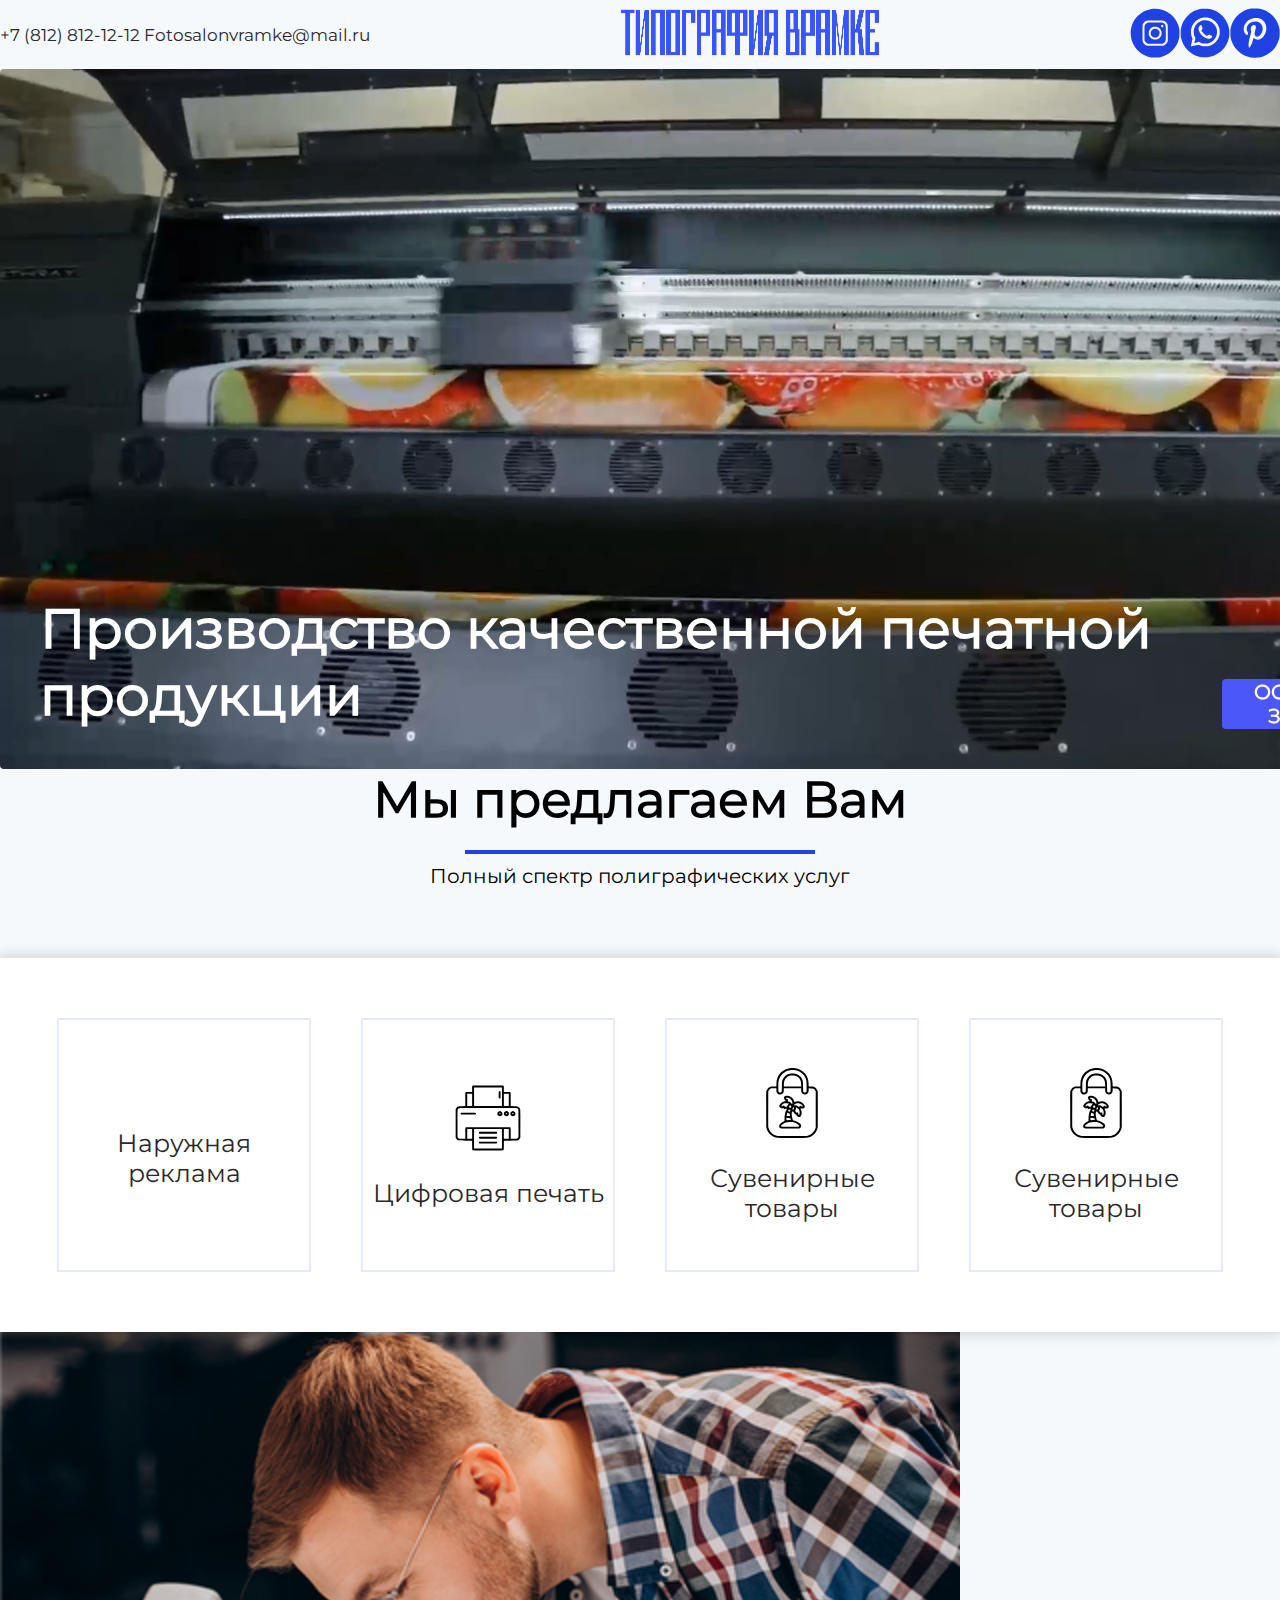
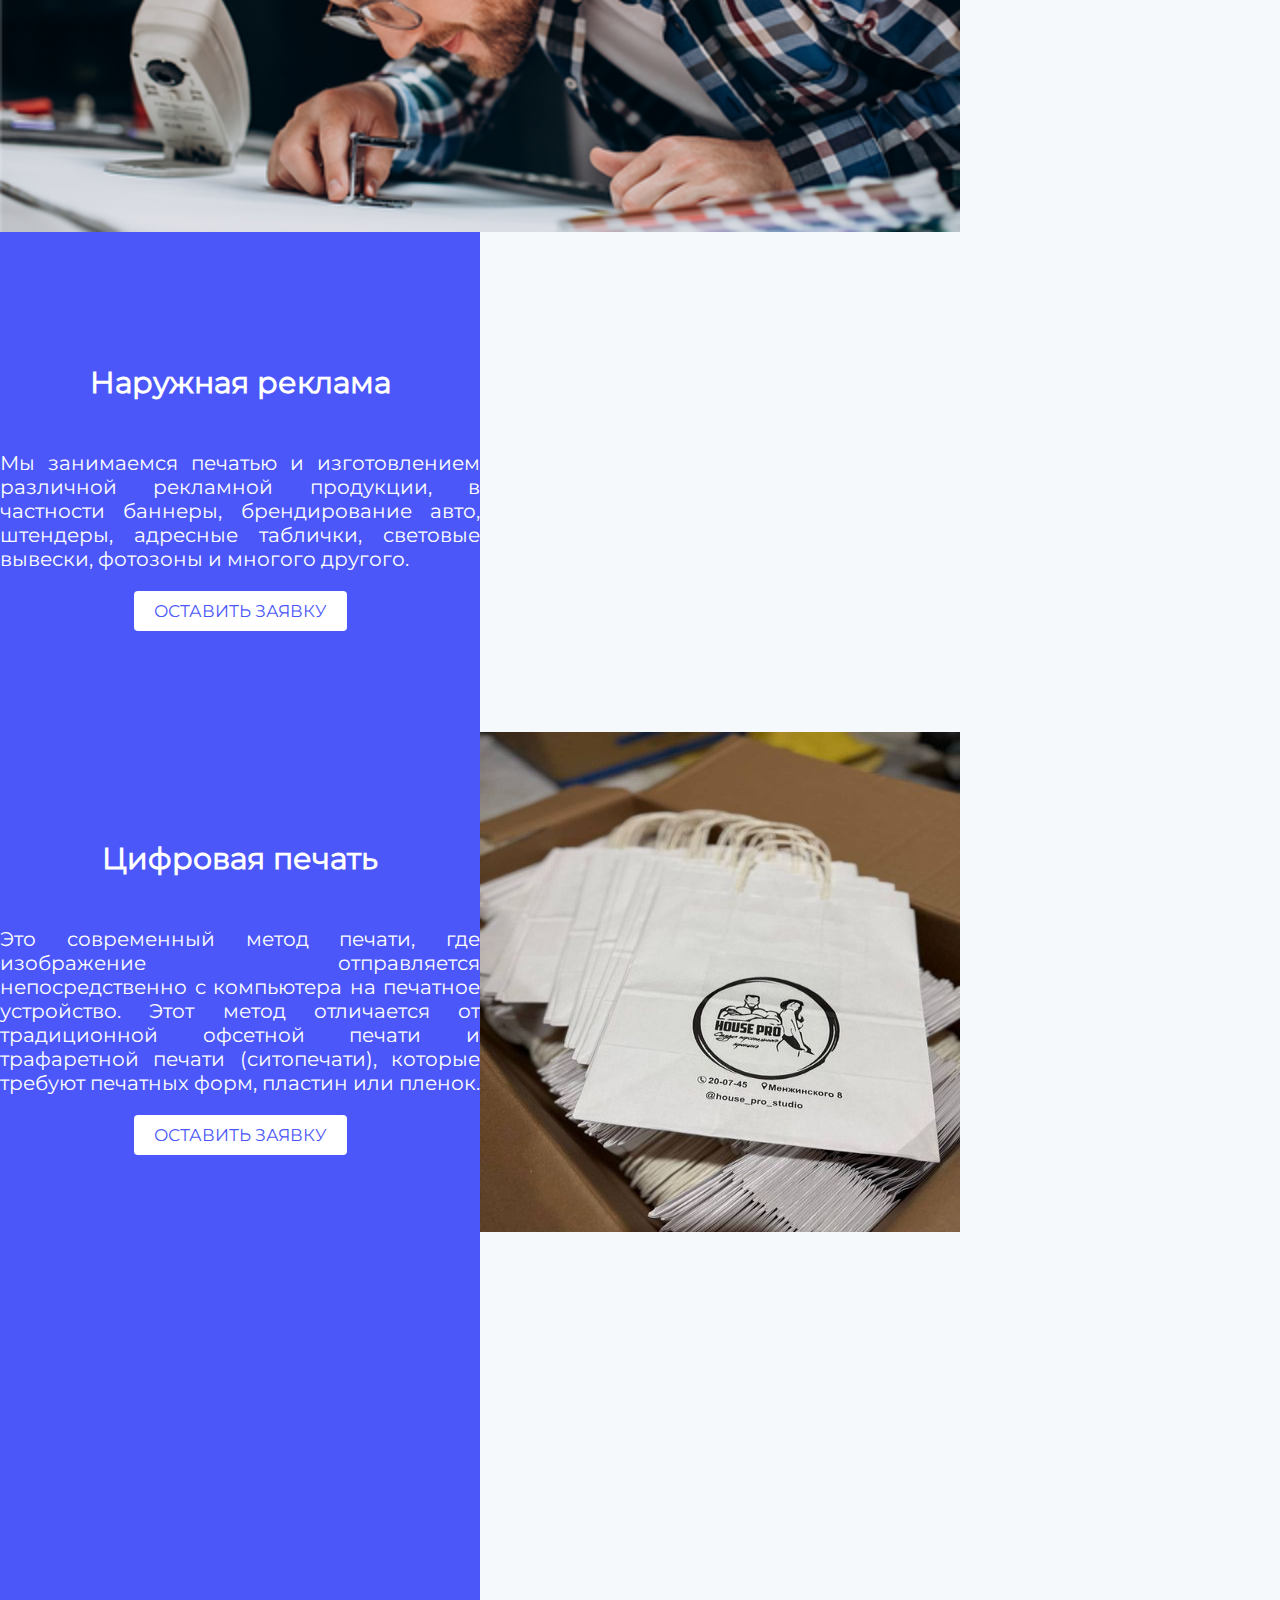
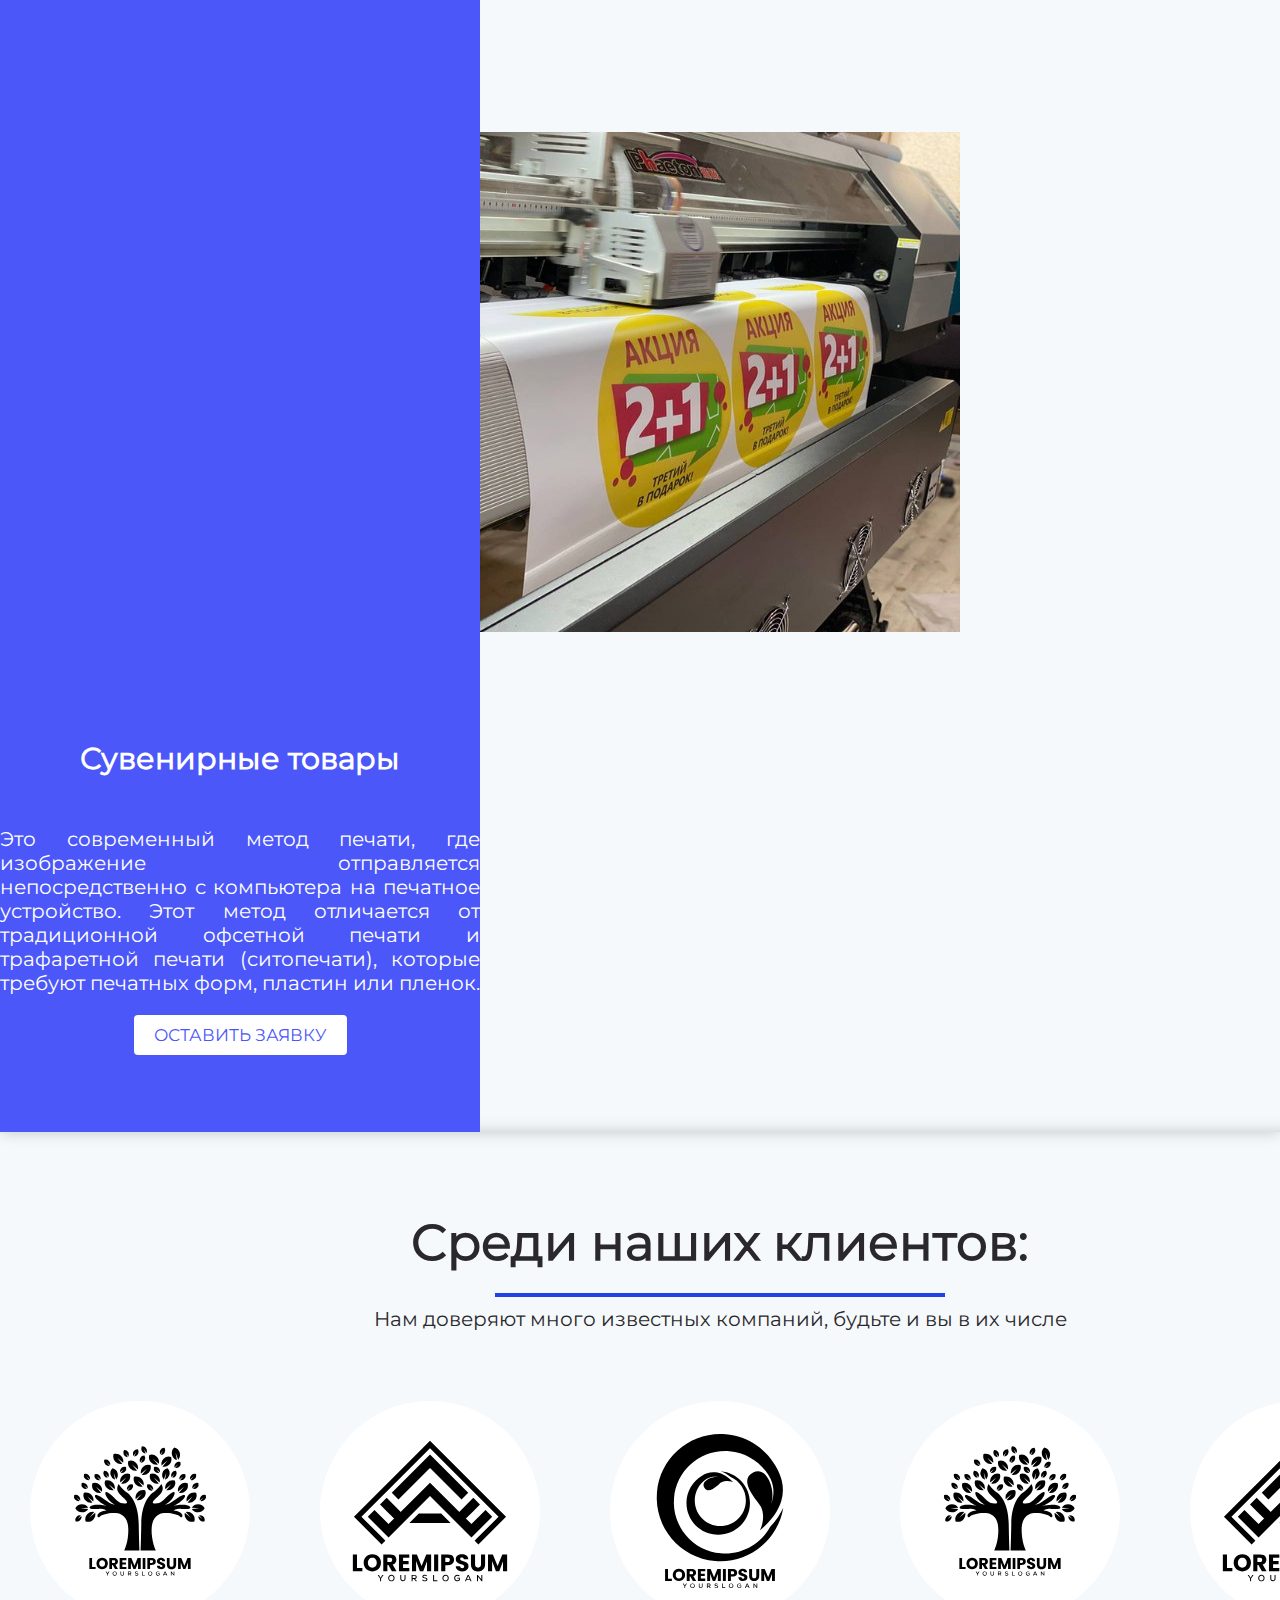
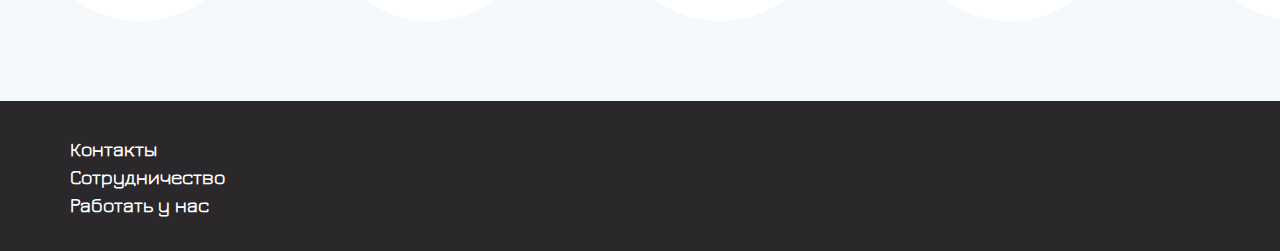
==== index.html @ 412d4329 "внесение изменений" ====
<!DOCTYPE html>
<html lang="ru">

<head>
	<meta charset="UTF-8">
	<title>Врамке</title>
	<meta name="viewport" content="width=device-width,initial-scale=1">
	<link rel="stylesheet" href="style.css">
	<script src="/contact-send.js"></script>
	<script src="/modal-window.js" defer></script>
	<script src="/slider.js" defer></script>
</head>

<body class="page__body">
	<header class="main-header">
		<nav class="main-header__navigation navigation">
			<address class="navigation__communication">
				<a class="navigation__communication-link text-header-link" href="tel:+74956660266">
					+7 (812) 812-12-12
				</a>
				<a class="navigation__communication-link text-header-link" href="Fotosalonvramke@mail.ru">
					Fotosalonvramke@mail.ru
				</a>
			</address>
			<div class="navigation__logo">
				<picture class="navigation__logo-picture-icon">
					<source media="(min-width: 1440px)" width="550" height="50" type="image/png" srcset="/image/logo123@1x.png">
					<source media="(min-width: 768px)" width="260" height="65" type="image/png" srcset="/image/logo123@1x.png">
					<img class="navigation__logo-img" src="/image/logo123@1x.png" width="140" height="40" alt="Логотип Врамке">
				</picture>
			</div>
			<ul class="naigation__social-network">
				<li class="naigation__social-network-item">
					<a class="naigation__social-network-link" href="">
						<img src="/image/instagram1.svg" width="50" height="50" alt="">
					</a>
				</li>
				<li class="naigation__social-network-item">
					<a class="naigation__social-network-link" href="">
						<img src="/image/whatsapp1.svg" width="50" height="50" alt="">
					</a>
				</li>
				<li class="naigation__social-network-item">
					<a class="naigation__social-network-link" href="">
						<img src="/image/pinterest1.svg" width="50" height="50" alt="">
					</a>
				</li>
			</ul>
		</nav>
	</header>
	<main class="main-container">
		<h1 class="visually-hidden">
			Рекламно-полиграфическая компания Врамке
		</h1>
		<section class="main-container__initial-banner initial-banner">
			<div class="initial-banner__container fullscreen-bg">
				<div class="initial-banner__slogan">
					<video loop="" muted="" autoplay="" poster="video/plane.jpg" class="fullscreen-bg__video">
						<source src="/plane.mp4" type="video/mp4">
					</video>
					<div class="initial-banner__block-text">
						<h3 class="initial-banner__subtitle heading1">
							Производство качественной печатной продукции
						</h3>
						<button class="initial-banner__button text-button button-js" type="button">
							Оставить заявку
						</button>
					</div>
				</div>
			</div>
		</section>

		<section class="main-container__we-offer we-offer">
			<div class="we-offer__container">
				<div class="we-offer__content-block">
					<div class="we-offer__text-block">
						<h2 class="we-offer__subtitle heading2 ">
							Мы предлагаем Вам
						</h2>
						<span class="we-offer__text second-text">
							Полный спектр полиграфических услуг
						</span>
					</div>
					<ul class="we-offer__list">
						<li class="we-offer__item">
							<a class="we-offer__link offer-text-link link-advertising" href="#advertising">
								Наружная реклама
							</a>
						</li>
						<li class="we-offer__item">
							<a class="we-offer__link offer-text-link link-digital " href="#digital">
								Цифровая печать
							</a>
						</li>
						<li class="we-offer__item">
							<a class="we-offer__link offer-text-link link-souvenir" href="#">
								Сувенирные товары
							</a>
						</li>
						<li class="we-offer__item">
							<a class="we-offer__link offer-text-link link-souvenir" href="#">
								Сувенирные товары
							</a>
						</li>
					</ul>
				</div>
			</div>
		</section>

		<section class="main-container__about-section about-section">
			<div class="about-section__block">
				<ul class="about-section__card" id="advertising">
					<li class="about-section__item section-image image-slider">
						<img class="about-section__img" src="/image/image-slider1@1x.png" width="960" height="500" alt="">
						<img class="about-section__img visually-hidden" src="/image/image-slider2@1x.png" width="960" height="500" alt="">
						<img class="about-section__img visually-hidden" src="/image/image-slider3@1x.png" width="960" height="500" alt="">
						<button class="about-section__button-image slider-button-left" type="button"></button>
						<button class="about-section__button-image slider-button-right" type="button"></button>
					</li>
					<li class="about-section__item section-text">
						<h3 class="about-section__subtitle heading3">
							Наружная реклама
						</h3>
						<p class="about-section__text second-text">
							Мы занимаемся печатью и изготовлением различной рекламной продукции, в частности баннеры, брендирование авто, штендеры, адресные таблички, световые вывески, фотозоны и многого другого.
						</p>

						<button class="about-section__button about-text-button button-js">
							Оставить заявку
						</button>
					</li>
				</ul>
				<ul class="about-section__card" id="digital">
					<li class="about-section__item section-text">
						<h3 class="about-section__subtitle heading3">
							Цифровая печать
						</h3>
						<p class="about-section__text second-text">
							Это современный метод печати, где изображение отправляется непосредственно с компьютера на печатное устройство. Этот метод отличается от традиционной офсетной печати и трафаретной печати (ситопечати), которые требуют печатных форм, пластин или пленок.
						</p>
						<button class="about-section__button about-text-button button-js">
							Оставить заявку
						</button>
					</li>
					<li class="about-section__item section-text">
						<img class="about-section__img" src="/image/about-image2@1x.jpg" width="480" height="500" alt="">
					</li>
					<li class="about-section__item section-text">
						<video loop="" muted="" autoplay="" poster="video/plane.jpg" class="fullscreen-bg__video">
							<source src="/image/about-video.MP4" type="video/mp4">
						</video>
					</li>
				</ul>
				<ul class="about-section__card" id="digital">
					<li class="about-section__item section-text">
						<video loop="" muted="" autoplay="" poster="video/plane.jpg" class="fullscreen-bg__video">
							<source src="/image/about-video1.MOV" type="video/mp4">
						</video>
					</li>
					<li class="about-section__item section-text">
						<img class="about-section__img" src="/image/about-image3@1x.jpg" width="480" height="500" alt="">
					</li>
					<li class="about-section__item section-text">
						<h3 class="about-section__subtitle heading3">
							Сувенирные товары
						</h3>
						<p class="about-section__text second-text">
							Это современный метод печати, где изображение отправляется непосредственно с компьютера на печатное устройство. Этот метод отличается от традиционной офсетной печати и трафаретной печати (ситопечати), которые требуют печатных форм, пластин или пленок.
						</p>
						<button class="about-section__button about-text-button button-js">
							Оставить заявку
						</button>
					</li>
				</ul>
			</div>
		</section>

		<section class="main-container__clients clients">
			<div class="clients__container">
				<div class="clients__text-block">
					<h2 class="clients__subtitle heading2">
						Среди наших клиентов:
					</h2>
					<span class="clients__text second-text">
						Нам доверяют много известных компаний, будьте и вы в их числе
					</span>
				</div>
				<div class="clients__image-block">
					<div class="clients__image-track">
						<img class="clients__img" width="220" height="220" src="/image/c1.svg" alt="">
						<img class="clients__img" width="220" height="220" src="/image/c2.svg" alt="">
						<img class="clients__img" width="220" height="220" src="/image/c3.svg" alt="">
						<img class="clients__img" width="220" height="220" src="/image/c1.svg" alt="">
						<img class="clients__img" width="220" height="220" src="/image/c2.svg" alt="">

						<img class="clients__img" width="220" height="220" src="/image/c1.svg" alt="">
						<img class="clients__img" width="220" height="220" src="/image/c2.svg" alt="">
						<img class="clients__img" width="220" height="220" src="/image/c3.svg" alt="">
						<img class="clients__img" width="220" height="220" src="/image/c1.svg" alt="">
						<img class="clients__img" width="220" height="220" src="/image/c1.svg" alt="">
					</div>
				</div>
			</div>
		</section>
	</main>

	<footer class="main-footer footer">
		<ul class="footer__list">
			<li class="footer__item">
				Контакты
			</li>
			<li class="footer__item">
				Сотрудничество
			</li>
			<li class="footer__item">
				Работать у нас
			</li>
		</ul>
		<div class="navigation__logo">
			<picture class="navigation__logo-picture-icon">
				<source media="(min-width: 1440px)" width="450" height="100" type="image/png" srcset="image/logo12.png">
				<source media="(min-width: 768px)" width="260" height="65" type="image/png" srcset="image/logo.png">
				<img class="navigation__logo-img" src="image/logo12.png" width="140" height="40" alt="Логотип Врамке">
			</picture>
		</div>
	</footer>

	<!--Модальное окно-->
	<section class="modal-window modal-window--close" id="contact">
		<div class="modal-container">
			<h3 class="contact__subtitle">
				Оставьте Ваш номер телефона и менеджер свяжется с вами
			</h3>
			<div>
				<form class="contact__form-block" enctype="multipart/form-data" method="post" id="form" onsubmit="submitForm(event)" action="/send.php">
					<input class="contact__input" name="name" type="text" placeholder="Введите имя">
					<input class="contact__input" name="tel" type="text" placeholder="Введите номер телефона">
					<input class="contact__button" value="Отправить" type="submit">
				</form>
			</div>
			<button class="modal-window__button button-close">
				<span class="visually-hidden">Закрыть</span>
			</button>
		</div>
	</section>

</body>

</html>
---- style.css ----
@font-face {
	font-family: "Jura";
	font-style: normal;
	font-weight: 400;
	src: url("/fonts/Jura-VariableFont_wght.woff") format("woff");
	font-display: swap;
}

@font-face {
	font-family: "Montserrat";
	font-weight: 400;
	font-style: normal;
	font-display: swap;
	src:
	  url("/fonts/Montserrat-Regular.woff2") format("woff2"),
	  url("/fonts/Montserrat-Regular.woff") format("woff");
}

@font-face {
	font-family: "Montserrat-ExtraBold";
	font-weight: 700;
	font-style: normal;
	font-display: swap;
	src:
	  url("/fonts/Montserrat-ExtraBold.woff2") format("woff2"),
	  url("/fonts/Montserrat-ExtraBold.woff") format("woff");
}

:root {
	--basic-color:#2A282B;
	--second-color:#4B57F9;
	--border-color:#d8dde0;
	--background-color:#F5F9FC;
	--primary-color:#2042E2;

	--text-basic-color: #FFFFFF;
}

.text-header-link {
	font-family: "Montserrat", sans-serif;
	font-size: 17px;
	font-weight: 500;
}

.offer-text-link {
	font-family: "Montserrat", sans-serif;
	font-size: 25px;
	font-weight: 500;
}

.text-button {
	font-family: "Montserrat", sans-serif;
	font-weight: 600;
	font-size: 20px;
}

.about-text-button {
	font-family: "Montserrat", sans-serif;
	font-weight: 500;
	font-size: 17px;
}

.second-text {
	font-family: "Montserrat", sans-serif;
	font-weight: 500;
	font-size: 20px;
}


.heading1 {
	font-family: "Montserrat", sans-serif;
	font-size: 55px;
	font-weight: 700;
}

.heading2 {
	font-family: "Montserrat", sans-serif;
	font-size: 50px;
	font-weight: 700;
}

.heading3 {
	font-family: "Montserrat", sans-serif;
	font-size: 30px;
	font-weight: 600;
}

.visually-hidden {
	position: absolute;
	width: 1px;
	height: 1px;
	margin: -1px;
	padding: 0;
	overflow: hidden;
	clip: rect(0, 0, 0, 0);
	border: 0;
}

.page__body {
	margin: 0;
	padding: 0;
	background-color: var(--background-color);
}

/*-----------navigation------------*/

.navigation {
	display: flex;
	align-items: center;
	justify-content: space-between;

	@media (min-width: 1440px) {
		width: 1380px;
		margin: 0 auto;
		padding: 30px 30px;
		box-shadow: 0 0 15px 0 rgba(0, 0, 0, 0.2);
	}
}

.navigation__communication {

	@media (min-width: 1440px) {
		display: flex;
		flex-direction: column;
	}
}

.navigation__communication-link {
	color: var(--basic-color);
	text-decoration: none;
	font-style: normal;
}

.naigation__social-network {
	list-style: none;
	padding: 0;
	margin: 0;
	display: flex;

	@media (min-width: 1440px) {
		gap: 20px;
	}
}

/*-----------initial-banner------------*/

.initial-banner__container {
	border-radius: 30px;
}

.fullscreen-bg {
    position: relative;
    height: 100%;
    width: 100%;
	z-index: 1;
	margin: 0 auto;
}

.initial-banner__slogan {
	width: 1440px;
	margin: 0 auto;
	padding: 0;
	position: relative;
	display: flex;
}

.fullscreen-bg__video {
	width: 100%;
    height: 700px;
    object-fit: cover;
    z-index: -1;
    overflow: hidden;
	border-radius: 4px;
}

.initial-banner__block-text {
    position: absolute;
    display: flex;
    align-items: end;
    justify-content: space-between;
    width: 1360px;
    bottom: 40px;
    left: 50%;
    transform: translateX(-50%);
}

.initial-banner__subtitle {
	color: var(--text-basic-color);
	margin: 0;

	@media (min-width: 1440px) {
		width: 850px;
	}
}

.initial-banner__button {
	text-decoration: none;
	color: var(--text-basic-color);
	text-transform: uppercase;
	background-color: var(--second-color);
	border-radius: 4px;
	z-index: 3;
	border: none;

	@media (min-width: 1440px) {
		padding: 20px 35px;
	}
}

/*-----------we-offer------------*/

.we-offer__container {
	@media (min-width: 1440px) {
		display: flex;
		justify-content: center;
		width: 1380px;
		margin: 0 auto;
		padding: 80px 30px;
		box-shadow:
			0 -10px 15px -5px rgba(0, 0, 0, 0.2), /* Тень сверху */
			10px 0 15px -5px rgba(0, 0, 0, 0.2),  /* Тень справа */
			-10px 0 15px -5px rgba(0, 0, 0, 0.2);
	}
}

.we-offer__text-block {
	margin: 0;
}

.we-offer__subtitle {
	margin: 0;
	display: flex;
	flex-direction: column;
	align-items: center;

	&::after {
        content: '';
        display: inline-block;
		width: 350px;
		height: 4px;
		background-color: var(--primary-color);
		margin: 20px 0 10px 0;
    }
}

.we-offer__content-block {
	display: flex;
	flex-direction: column;
	justify-content: center;
	align-items: center;
	text-align: center;
	gap: 70px;
}

.we-offer__list {
	list-style: none;
	margin: 0;
	padding: 60px;
	display: flex;
	flex-direction: row;
	gap: 50px;
	background-color: var(--text-basic-color);
	box-shadow: 0 0 15px 0 rgba(0, 0, 0, 0.2);
}

.we-offer__link {
	text-decoration: none;
	color: var(--basic-color);
	display: flex;
	flex-direction: column;
	align-items: center;
	justify-content: center;
	text-align: center;
	width: 250px;
	height: 250px;
	border: 2px solid #E5EAFD;
	gap: 25px;
}

.link-advertising {
    &::before {
        content: '';
        display: inline-block;
		background-image: url('./image/icon-billboard.svg');
		background-size: cover;
        background-repeat: no-repeat;
        vertical-align: middle;

		@media (min-width: 1440px) {
			width: 70px;
        	height: 70px;
		}
    }
}

.link-digital {
    &::before {
        content: '';
        display: inline-block;
        width: 70px;
        height: 70px;
        background-image: url('./image/icon-printer.svg');
        background-size: cover;
        background-repeat: no-repeat;
        vertical-align: middle;
    }
}

.link-souvenir {
    &::before {
        content: '';
        display: inline-block;
        width: 70px;
        height: 70px;
        background-image: url('./image/icon-souvenir.svg');
        background-size: cover;
        background-repeat: no-repeat;
        vertical-align: middle;
    }
}

.we-offer__img {
	border-radius: 15px;
}

/*-----------about-section------------*/

.about-section__block {
	box-shadow: 0 0 15px 0 rgba(0, 0, 0, 0.2);

	@media (min-width: 1440px) {
		width: 1440px;
		margin: 0 auto;
		padding: 0;
	}
}

.about-section__card {
	padding: 0;
	margin: 0;
	list-style: none;
	display: flex;
	flex-wrap: wrap;
}

.about-section__item {
	height: 500px;
}

.section-image {
	position: relative;
	align-self: center;

	&:hover .slider-button-left,
	&:hover .slider-button-right {
		opacity: 1;
	}
}

.section-text {
	display: flex;
	flex-direction: column;
	align-items: center;
	justify-content: center;
	width: 480px;
	background-color: var(--second-color);
	z-index: 2;
}

.about-section__subtitle {
	color: var(--text-basic-color);
	text-align: center;

	@media (min-width: 1440px) {
		margin: 0;
		padding: 20px 20px;
	}
}

.about-section__text {
	color: var(--text-basic-color);
	text-align: justify;

	@media (min-width: 1440px) {
		margin: 0;
		padding: 0 20px 20px;
	}
}

.about-section__img {
	display: flex;
	background-size: cover;
	transition: opacity 0.1s ease-in-out;
}

.about-section__img.visually-hidden {
	opacity: 0;
	pointer-events: none;
}

.about-section__img:not(.visually-hidden) {
	opacity: 1;
}

.about-section__button {
	text-transform: uppercase;
	border: none;
	color: var(--second-color);
	background-color: var(--text-basic-color);
	border-radius: 4px;
	padding: 10px 20px;
}

.services__container-image {
	position: relative;
	align-self: center;
}

.services__container-image:hover .slider-button-left {
	opacity: 1;
}

.services__container-image:hover .slider-button-right {
	opacity: 1;
}

.about-section__button-image {
	position: absolute;
	padding: 40px;
	border-radius: 50%;
	border: none;
	background-color: rgba(247, 246, 246, 0.5);
}

.slider-button-left {
    left: 0;
    margin-left: 20px;
    top: 50%;
    transform: translateY(-50%);
    background-image: url('./image/arrow-left.svg');
    background-repeat: no-repeat;
    background-position: center;
    opacity: 0;
    position: absolute;
}

.slider-button-right {
    right: 0;
	margin-right: 20px;
	top: 50%;
    transform: translateY(-50%);
    background-image: url('./image/arrow-right.svg');
    background-repeat: no-repeat;
    background-position: center;
	opacity: 0;
	position: absolute;
}

/*-----------clients------------*/

.clients__container {
    width: 1380px;
    padding: 80px 30px;
    margin: 0 auto;
    display: flex;
    flex-direction: column;
    align-items: center;
    gap: 70px;
    box-shadow: 0 0 15px 0 rgba(0, 0, 0, 0.2);
    overflow: hidden; /* Скрываем всё, что выходит за пределы контейнера */
}

.clients__subtitle {
	margin: 0;
	color: var(--basic-color);
	align-items: center;
	display: flex;
	flex-direction: column;

	&::after {
        content: '';
        display: inline-block;
		width: 450px;
		height: 4px;
		background-color: var(--primary-color);
		margin: 20px 0 10px 0;
    }
}

.clients__text {
	color: var(--basic-color);
	margin: 0;
}

.clients__image-block {
    overflow: hidden;
    width: 100%;
}

.clients__image-track {
    display: flex;
    min-width: calc(220px * 10 + 70px * 9);
    animation: scroll 20s linear infinite;
    will-change: transform;
}

@keyframes scroll {
    0% {
        transform: translateX(0);
    }
    100% {
        transform: translateX(-50%);
    }
}

.clients__img {
    border-radius: 50%;
    flex-shrink: 0;
    width: 220px;
    height: 220px;
    margin-right: 70px;
}

/*----- footer -----*/

.main-footer {
	width: 1380px;
	margin: 0 auto;
	padding: 0 30px;
	height: 150px;
	background-color:var(--basic-color);
}

.footer {
	display: flex;
	align-items: center;
	justify-content: space-between;
}

.footer__list {
	color: white;
	font-family: "Jura", serif;
	font-weight: 700;
	font-size: 20px;
	list-style: none;
	display: flex;
	flex-direction: column;
	gap: 5px;
}

/*---- modal-window ----*/

.modal-window {
	position: fixed;
	top: 0;
  	right: 0;
    width: 100%;
    height: 100%;
    background-color: rgba(242, 242, 242, 0.8);
	z-index: 60;
}

.modal-window--close {
	display: none;
}

.modal-container {
	width: 717px;
    height: 576px;
    border-radius: 35px;
    margin: 0 auto;
    margin-top: 185px;
    background-color: rgba(255, 255, 255, 1);
    box-shadow: 0 25px 50px 0 rgba(0, 0, 0, 0.15);
	position: relative;
}

/*----- contact -----*/

.main-container__contact {
	height: 400px;
	background-color: beige;
	border-radius: 25px;
}

.contact__subtitle {
	text-align: center;
	font-family: "Jura", serif;
	font-size: 30px;
	width: 700px;
	margin: 0 auto;
	padding-top: 100px;
	padding-bottom: 70px;
}

.contact__form-block {
	display: flex;
	flex-direction: column;
	align-items: center;
}

.contact__input {
	width: 250px;
	height: 30px;
	border: none;
	border-radius: 30px;
	margin-bottom: 40px;
	font-family: "Jura", serif;
	font-size: 18px;
	text-align: center;
	border: 1px solid #022AF5;
}

.contact__button {
	font-family: "Jura", serif;
	border: none;
	width: 150px;
	padding: 10px 0 10px 0;
	border-radius: 25px;
	font-size: 20px;
	background-color: #022AF5;
	color: white
}

.button-close {
	top: 0;
	right: 0;
	width: 60px;
	height: 60px;
	border-radius: 50%;
	border: none;
	background-color: #022AF5;
	position: absolute;
	cursor: pointer;
}

.button-close::after,
.button-close::before {
	content: '';
	display: inline-block;
	background-color: white;
	width: 30px;
	height: 3px;
	position: absolute;
	top: 50%;
	left: 50%;
	transform: translate(-50%, -50%);
}

.button-close::after {
	transform: translate(-50%, -50%) rotate(45deg);
}

.button-close::before {
	transform: translate(-50%, -50%) rotate(-45deg);
}
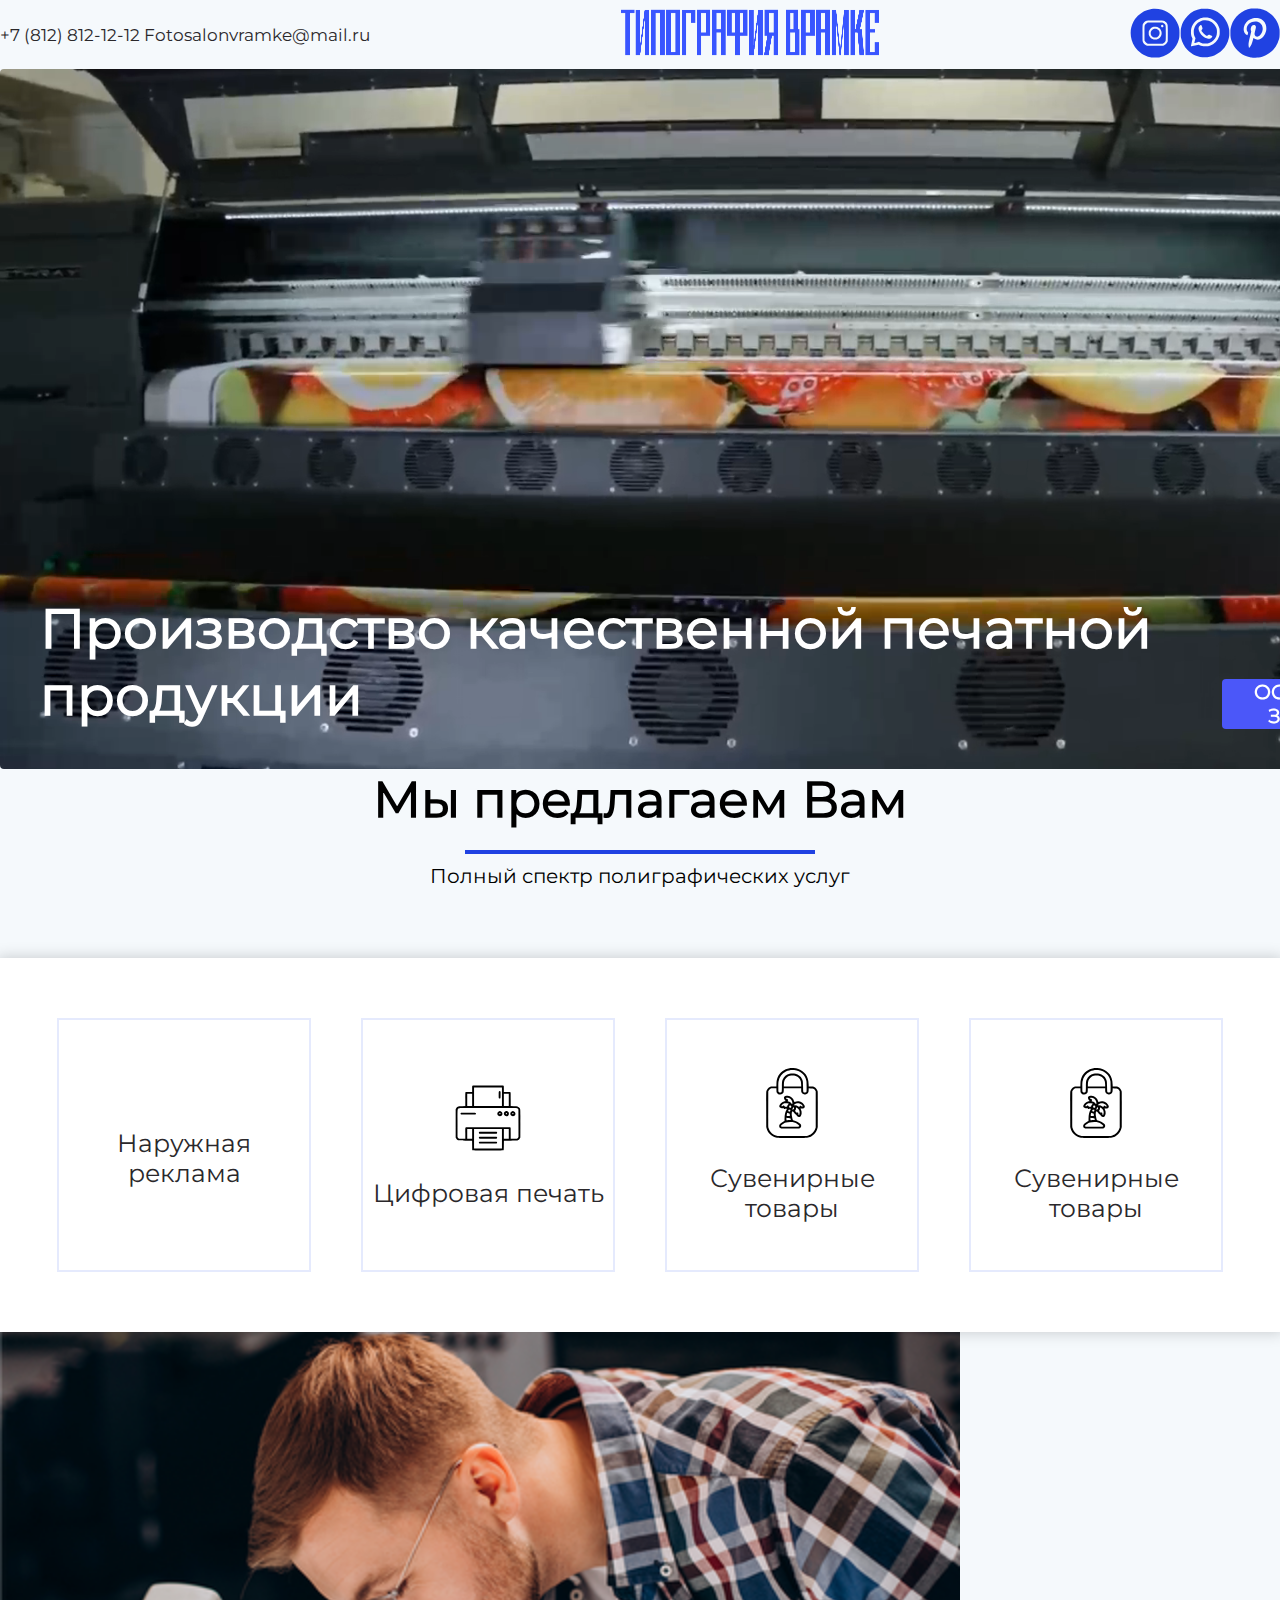
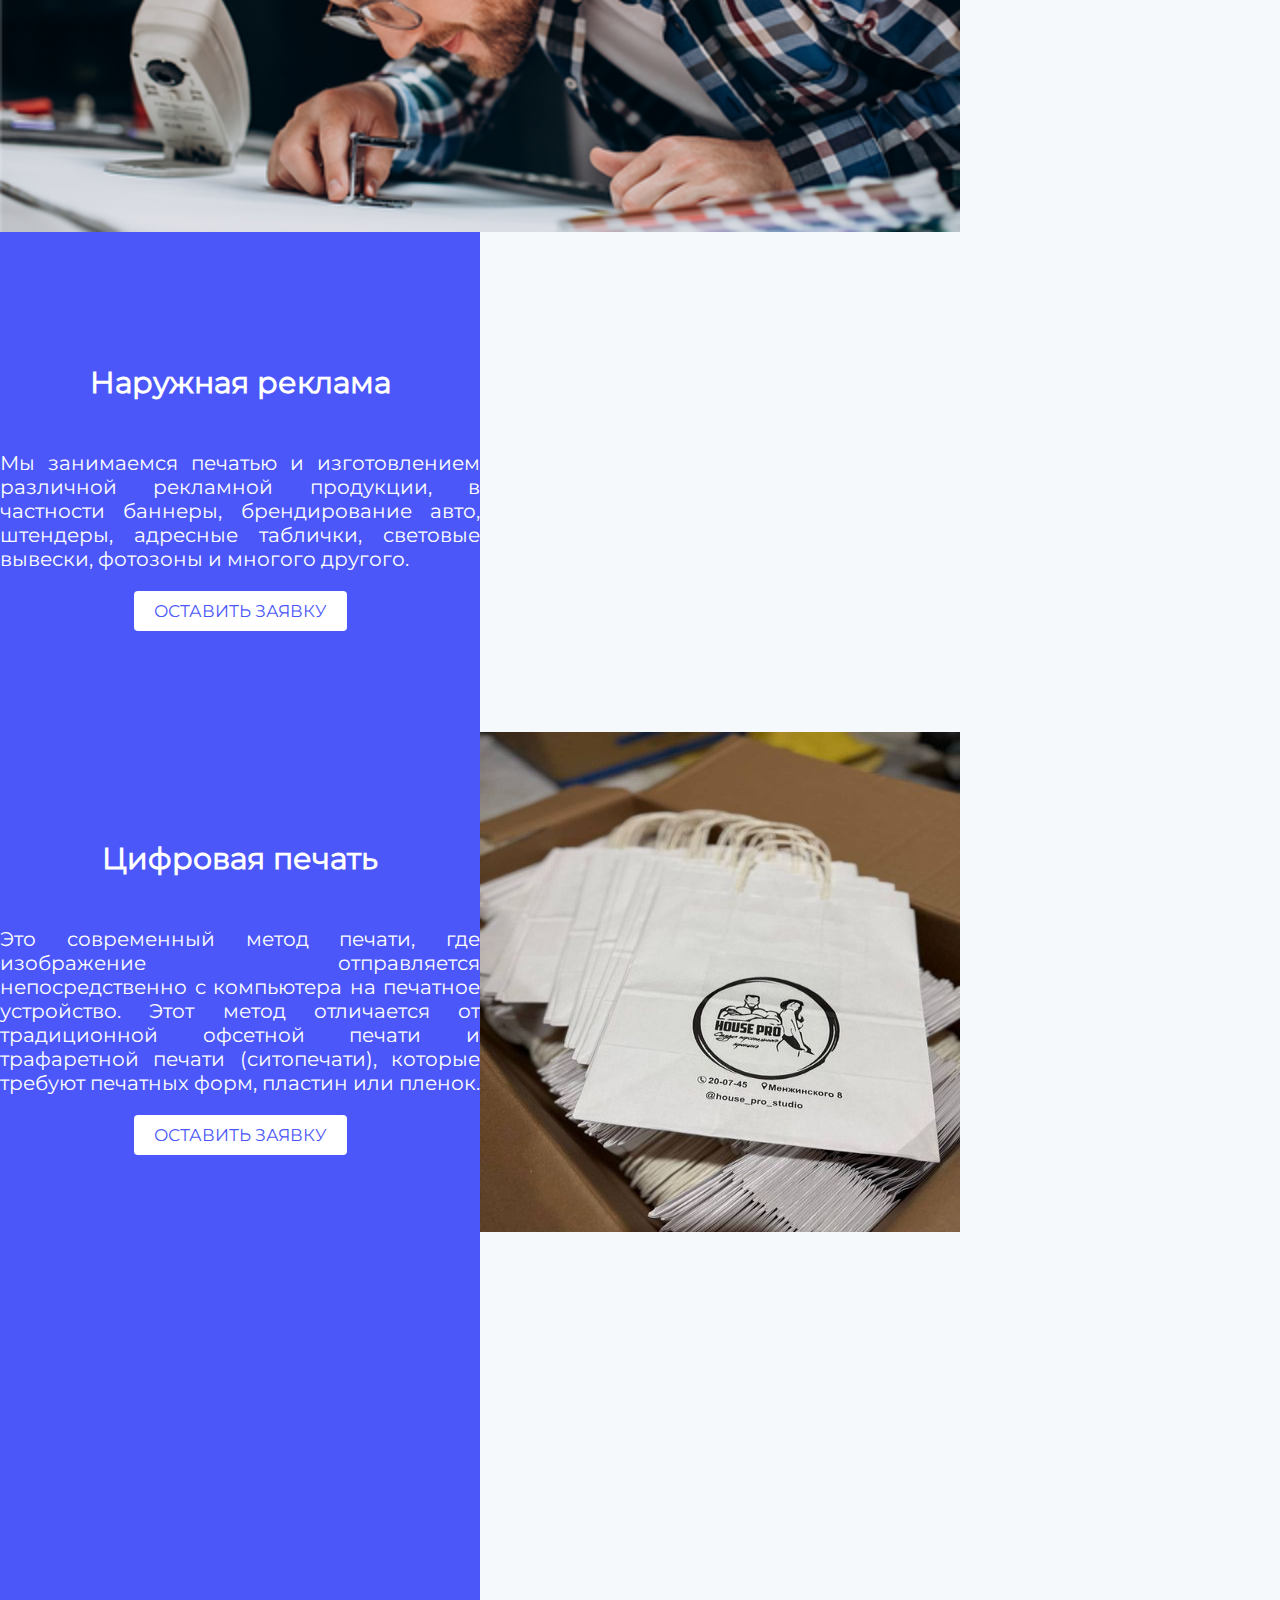
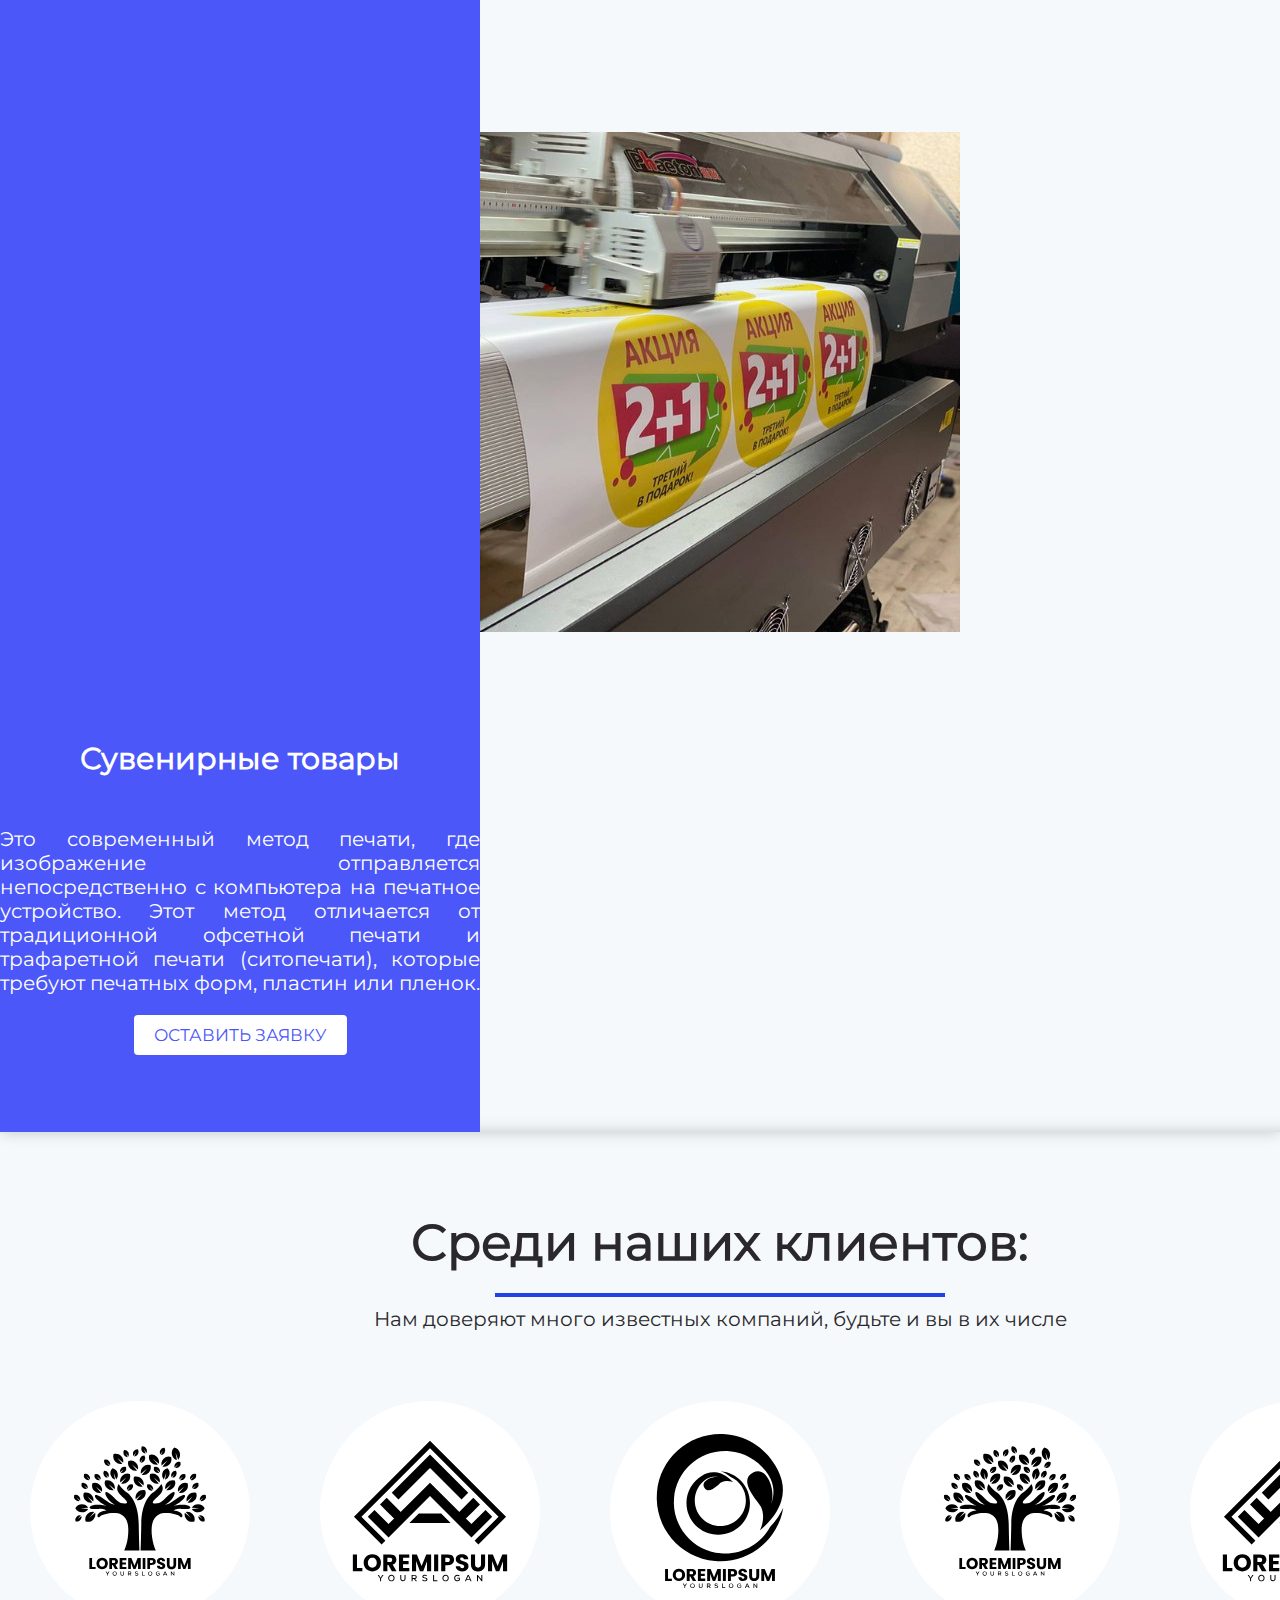
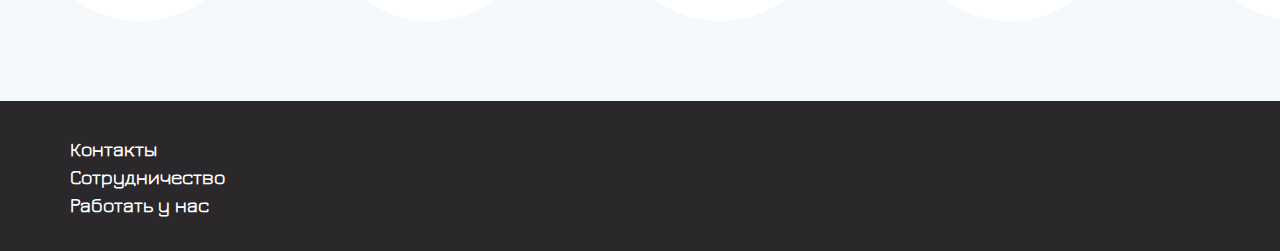
==== commit d96746f6: "добавление интерактивности в модальном окне" ====
--- a/index.html
+++ b/index.html
@@ -234,7 +234,7 @@
 			<div>
 				<form class="contact__form-block" enctype="multipart/form-data" method="post" id="form" onsubmit="submitForm(event)" action="/send.php">
 					<input class="contact__input" name="name" type="text" placeholder="Введите имя">
-					<input class="contact__input" name="tel" type="text" placeholder="Введите номер телефона">
+					<input class="contact__input" name="tel" type="text" placeholder="Введите номер телефона" required>
 					<input class="contact__button" value="Отправить" type="submit">
 				</form>
 			</div>
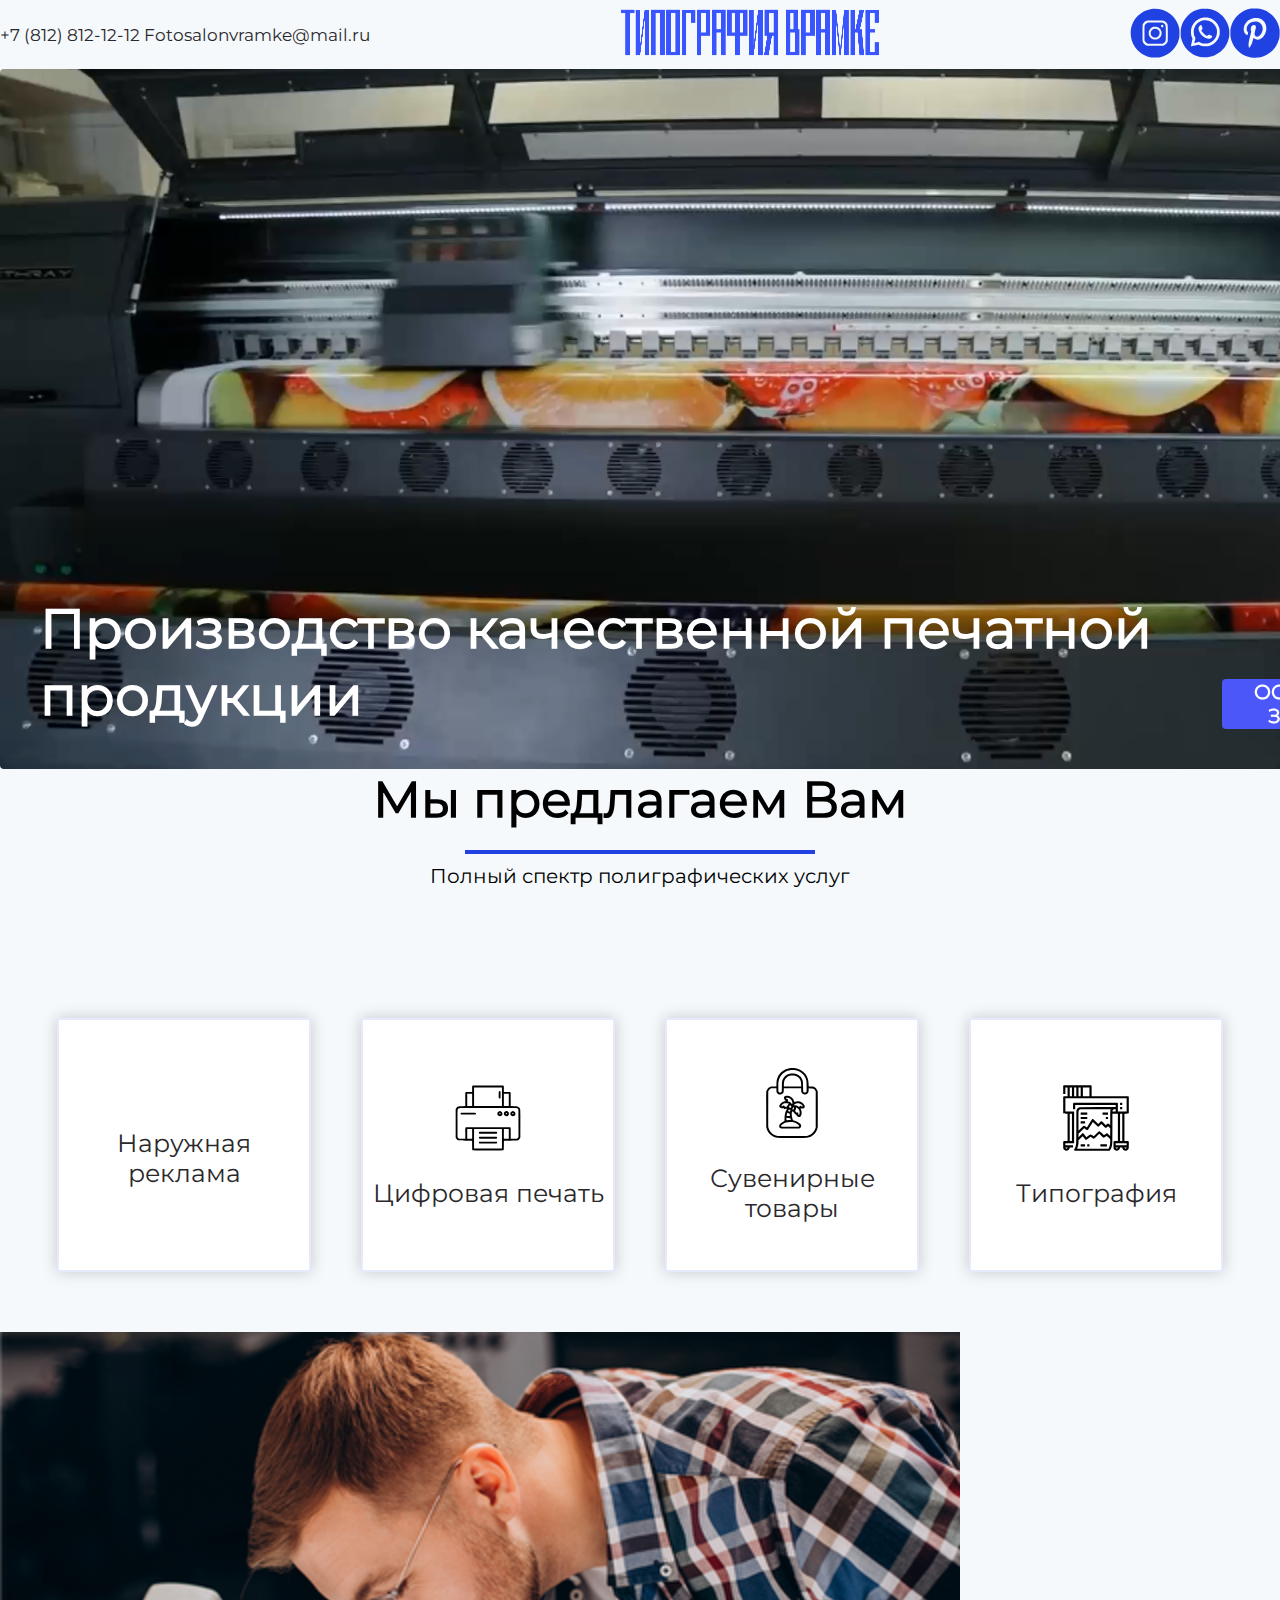
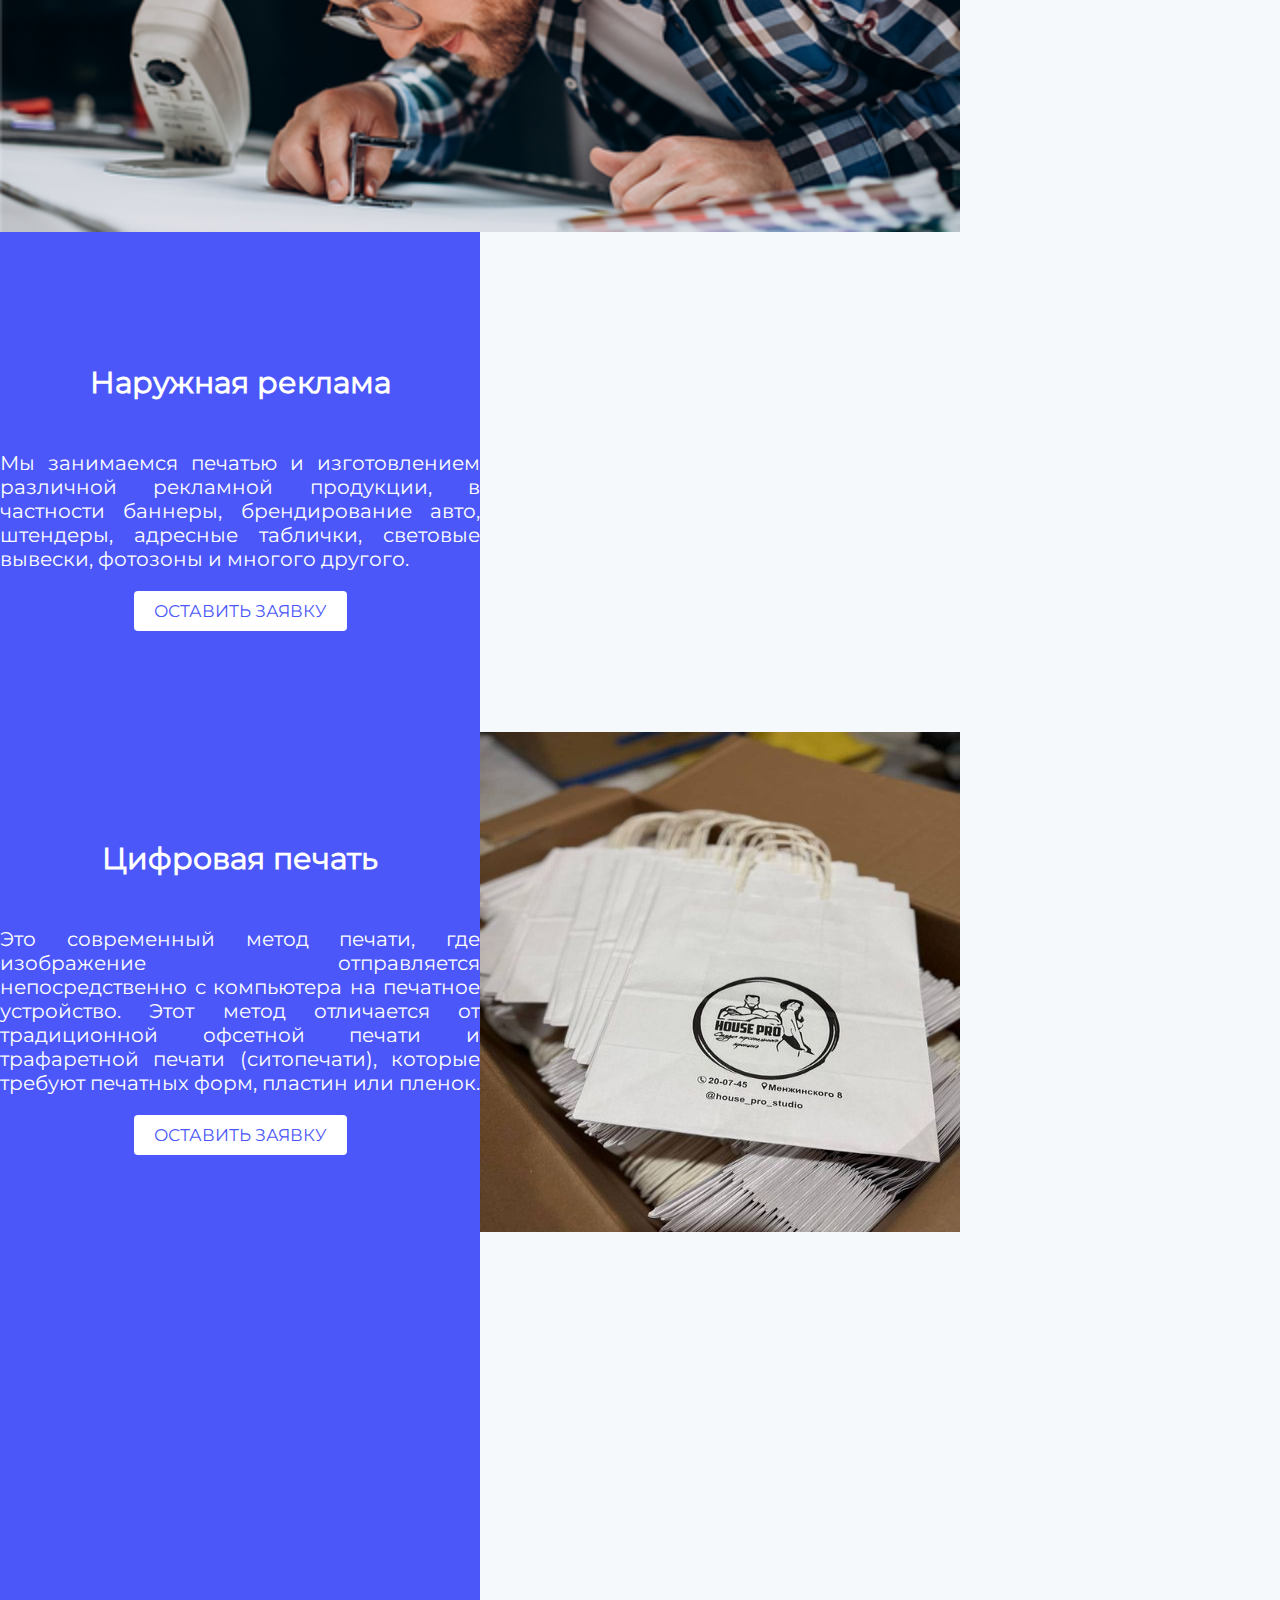
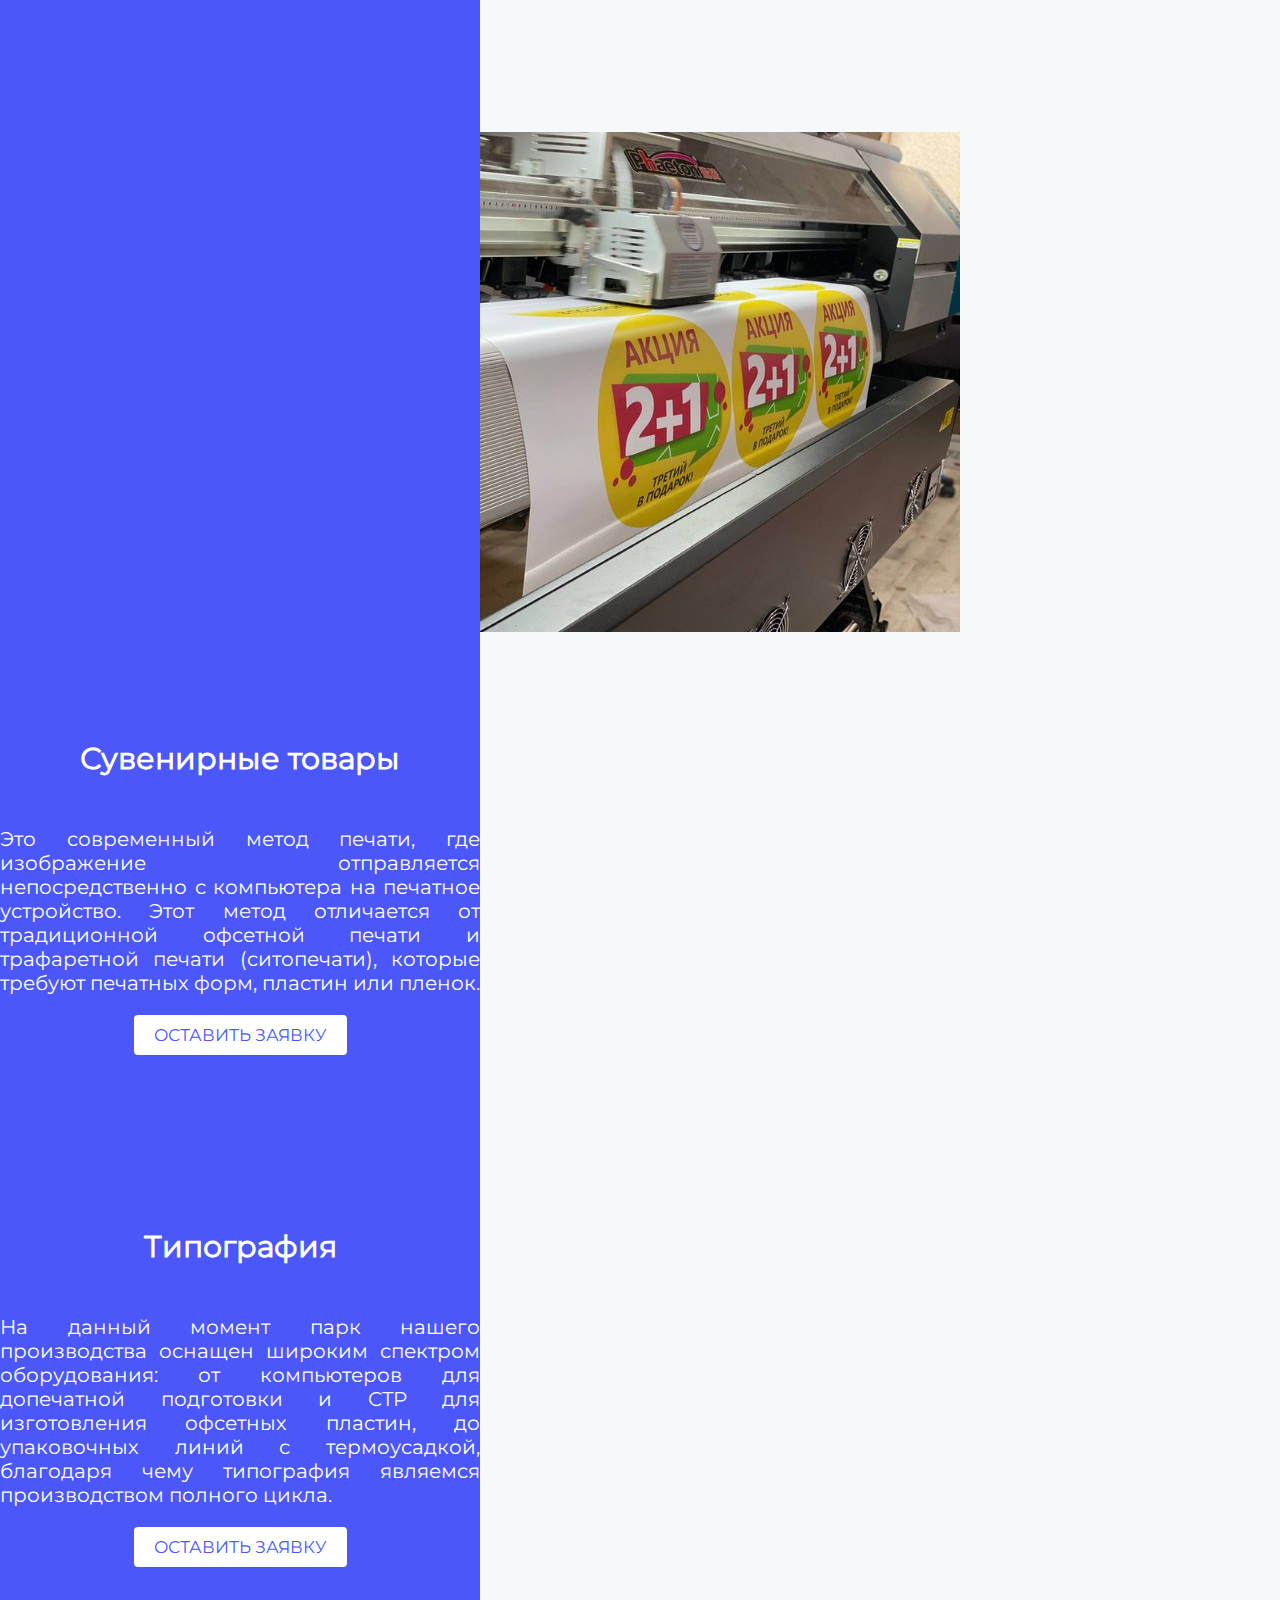
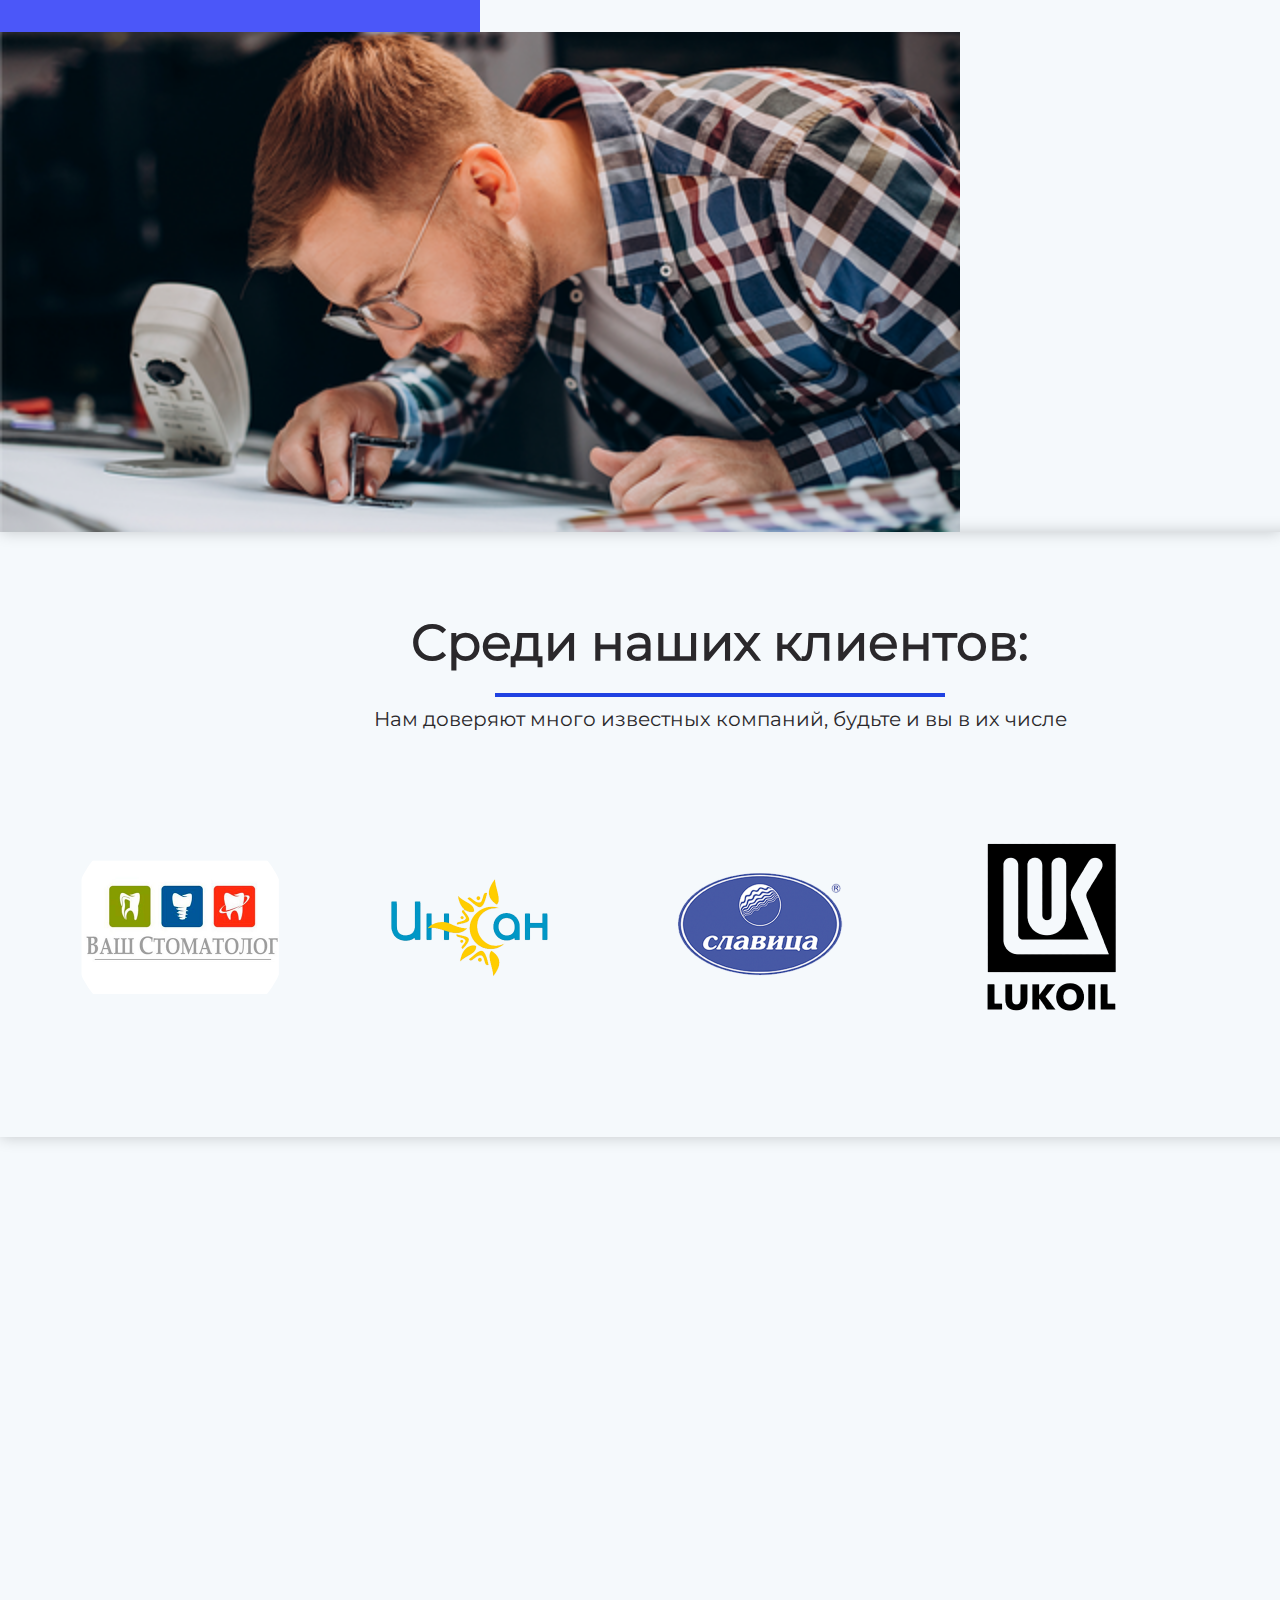
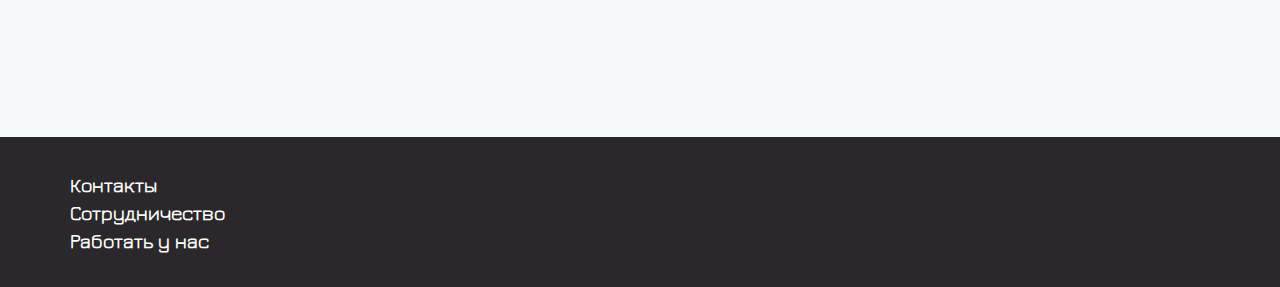
==== commit 7b69f31f: "изменения" ====
--- a/index.html
+++ b/index.html
@@ -98,8 +98,8 @@
 							</a>
 						</li>
 						<li class="we-offer__item">
-							<a class="we-offer__link offer-text-link link-souvenir" href="#">
-								Сувенирные товары
+							<a class="we-offer__link offer-text-link link-printing" href="#printing">
+								Типография
 							</a>
 						</li>
 					</ul>
@@ -172,6 +172,27 @@
 						</button>
 					</li>
 				</ul>
+				<ul class="about-section__card" id="printing">
+					<li class="about-section__item section-text">
+						<h3 class="about-section__subtitle heading3">
+							Типография
+						</h3>
+						<p class="about-section__text second-text">
+							На данный момент парк нашего производства оснащен широким спектром оборудования: от компьютеров для допечатной подготовки и CTP для изготовления офсетных пластин, до упаковочных линий с термоусадкой, благодаря чему типография являемся производством полного цикла.
+						</p>
+
+						<button class="about-section__button about-text-button button-js">
+							Оставить заявку
+						</button>
+					</li>
+					<li class="about-section__item section-image image-slider">
+						<img class="about-section__img" src="/image/image-slider1@1x.png" width="960" height="500" alt="">
+						<img class="about-section__img visually-hidden" src="/image/image-slider2@1x.png" width="960" height="500" alt="">
+						<img class="about-section__img visually-hidden" src="/image/image-slider3@1x.png" width="960" height="500" alt="">
+						<button class="about-section__button-image slider-button-left" type="button"></button>
+						<button class="about-section__button-image slider-button-right" type="button"></button>
+					</li>
+				</ul>
 			</div>
 		</section>
 
@@ -187,20 +208,47 @@
 				</div>
 				<div class="clients__image-block">
 					<div class="clients__image-track">
-						<img class="clients__img" width="220" height="220" src="/image/c1.svg" alt="">
-						<img class="clients__img" width="220" height="220" src="/image/c2.svg" alt="">
-						<img class="clients__img" width="220" height="220" src="/image/c3.svg" alt="">
-						<img class="clients__img" width="220" height="220" src="/image/c1.svg" alt="">
-						<img class="clients__img" width="220" height="220" src="/image/c2.svg" alt="">
-
-						<img class="clients__img" width="220" height="220" src="/image/c1.svg" alt="">
-						<img class="clients__img" width="220" height="220" src="/image/c2.svg" alt="">
-						<img class="clients__img" width="220" height="220" src="/image/c3.svg" alt="">
-						<img class="clients__img" width="220" height="220" src="/image/c1.svg" alt="">
-						<img class="clients__img" width="220" height="220" src="/image/c1.svg" alt="">
+						<ul class="clients__list">
+							<li class="clients__item">
+								<img class="clients__img" width="220" height="220" src="/image/logo/logo21.png" alt="">
+							</li>
+							<li class="clients__item">
+								<img class="clients__img" width="220" height="220" src="/image/logo/logo22.png" alt="">
+							</li>
+							<li class="clients__item">
+								<img class="clients__img" width="220" height="220" src="/image/logo/logo23.png" alt="">
+							</li>
+							<li class="clients__item">
+								<img class="clients__img" width="220" height="220" src="/image/logo/logo24.png" alt="">
+							</li>
+							<li class="clients__item">
+								<img class="clients__img" width="220" height="220" src="/image/logo/logo25.png" alt="">
+							</li>
+
+							<li class="clients__item">
+								<img class="clients__img" width="220" height="220" src="/image/logo/logo21.png" alt="">
+							</li>
+							<li class="clients__item">
+								<img class="clients__img" width="220" height="220" src="/image/logo/logo22.png" alt="">
+							</li>
+							<li class="clients__item">
+								<img class="clients__img" width="220" height="220" src="/image/logo/logo23.png" alt="">
+							</li>
+							<li class="clients__item">
+								<img class="clients__img" width="220" height="220" src="/image/logo/logo24.png" alt="">
+							</li>
+							<li class="clients__item">
+								<img class="clients__img" width="220" height="220" src="/image/logo/logo25.png" alt="">
+							</li>
+						</ul>
+
 					</div>
 				</div>
 			</div>
+		</section>
+		<section class="main-container__map map">
+			<iframe class="map__iframe" src="https://go.2gis.com/FFsiA" allowfullscreen title="Рекламно-производственная компания Врамке">
+			</iframe>
 		</section>
 	</main>
 
--- a/style.css
+++ b/style.css
@@ -259,8 +259,14 @@
 	display: flex;
 	flex-direction: row;
 	gap: 50px;
+	background-color: var(--background-color);
+
+}
+
+.we-offer__item {
 	background-color: var(--text-basic-color);
 	box-shadow: 0 0 15px 0 rgba(0, 0, 0, 0.2);
+
 }
 
 .we-offer__link {
@@ -319,6 +325,19 @@
     }
 }
 
+.link-printing {
+    &::before {
+        content: '';
+        display: inline-block;
+        width: 70px;
+        height: 70px;
+        background-image: url('./image/icon-printing.svg');
+        background-size: cover;
+        background-repeat: no-repeat;
+        vertical-align: middle;
+    }
+}
+
 .we-offer__img {
 	border-radius: 15px;
 }
@@ -497,7 +516,8 @@
     width: 100%;
 }
 
-.clients__image-track {
+.clients__list {
+	list-style: none;
     display: flex;
     min-width: calc(220px * 10 + 70px * 9);
     animation: scroll 20s linear infinite;
@@ -519,6 +539,16 @@
     width: 220px;
     height: 220px;
     margin-right: 70px;
+}
+
+/*----- map -----*/
+
+.map__iframe {
+	width: 1440px;
+	height: 600px;
+	margin: 0 auto;
+	border: none;
+	display: block;
 }
 
 /*----- footer -----*/
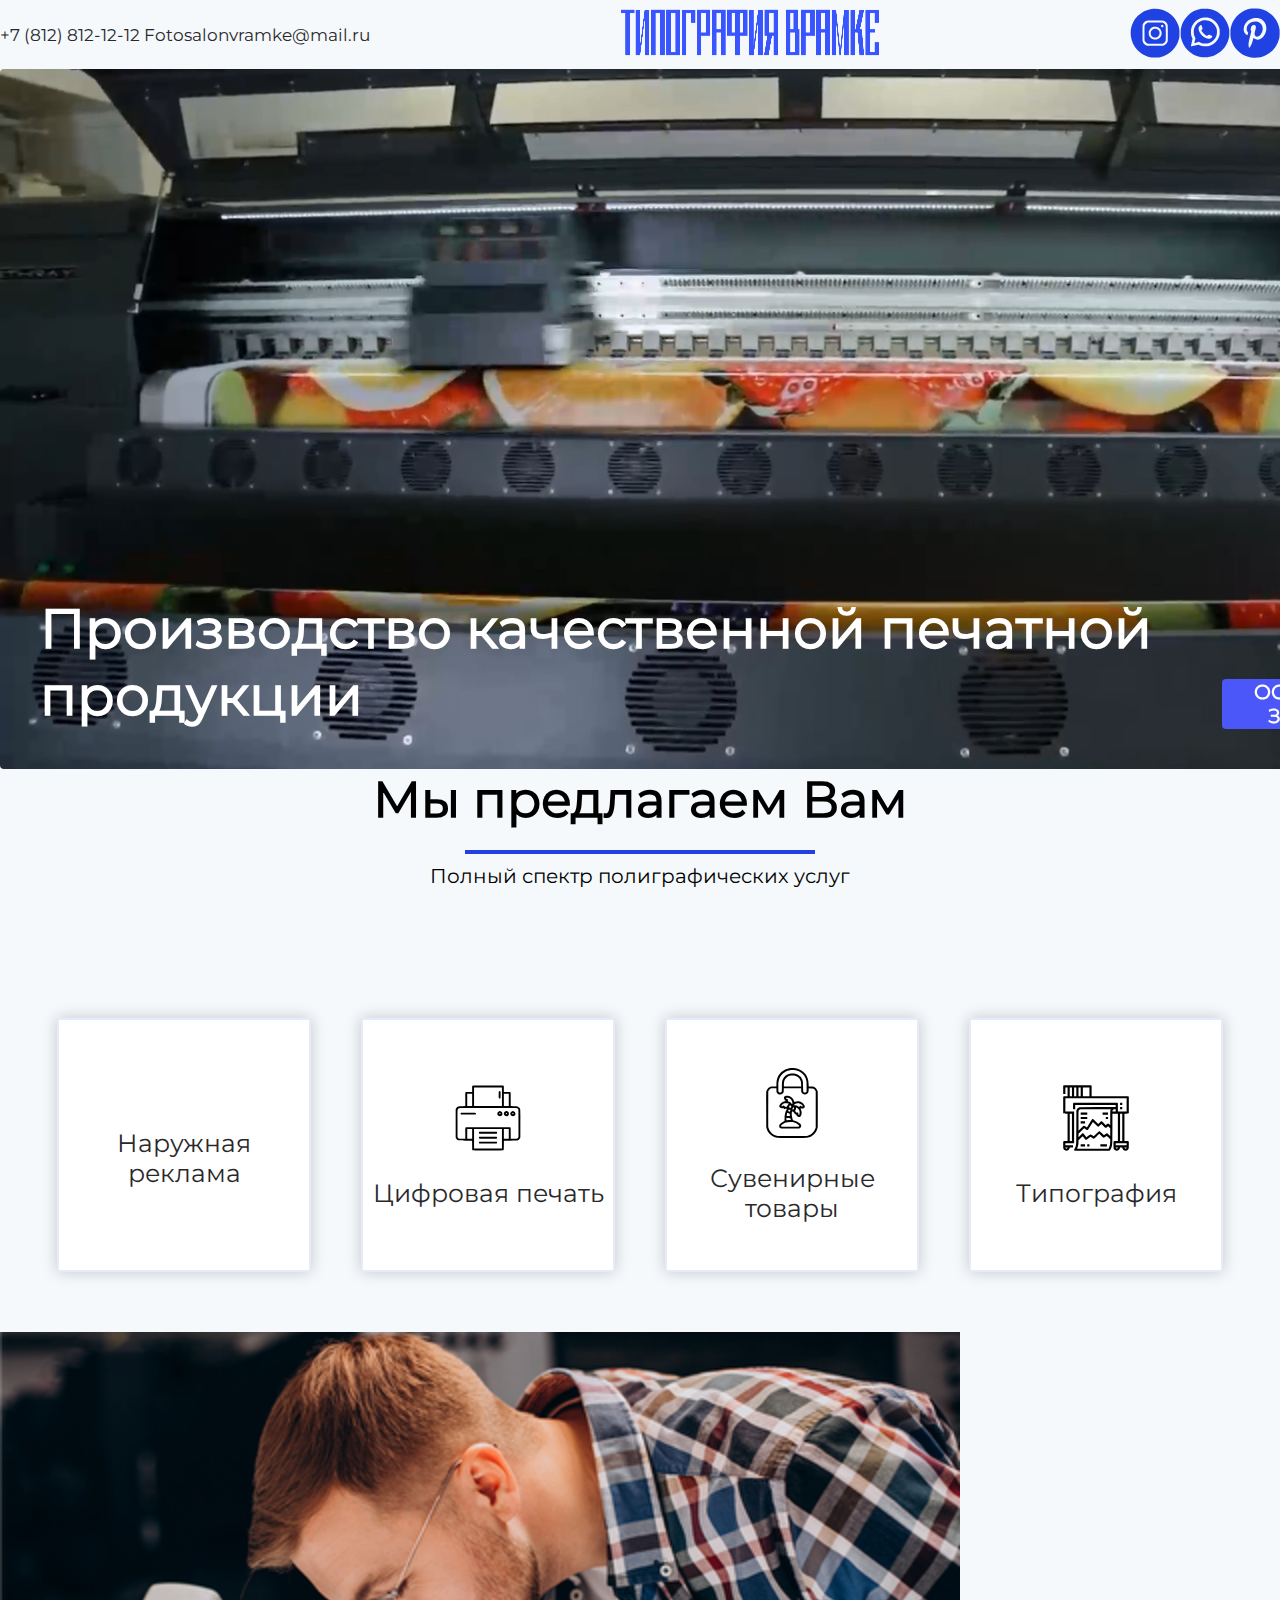
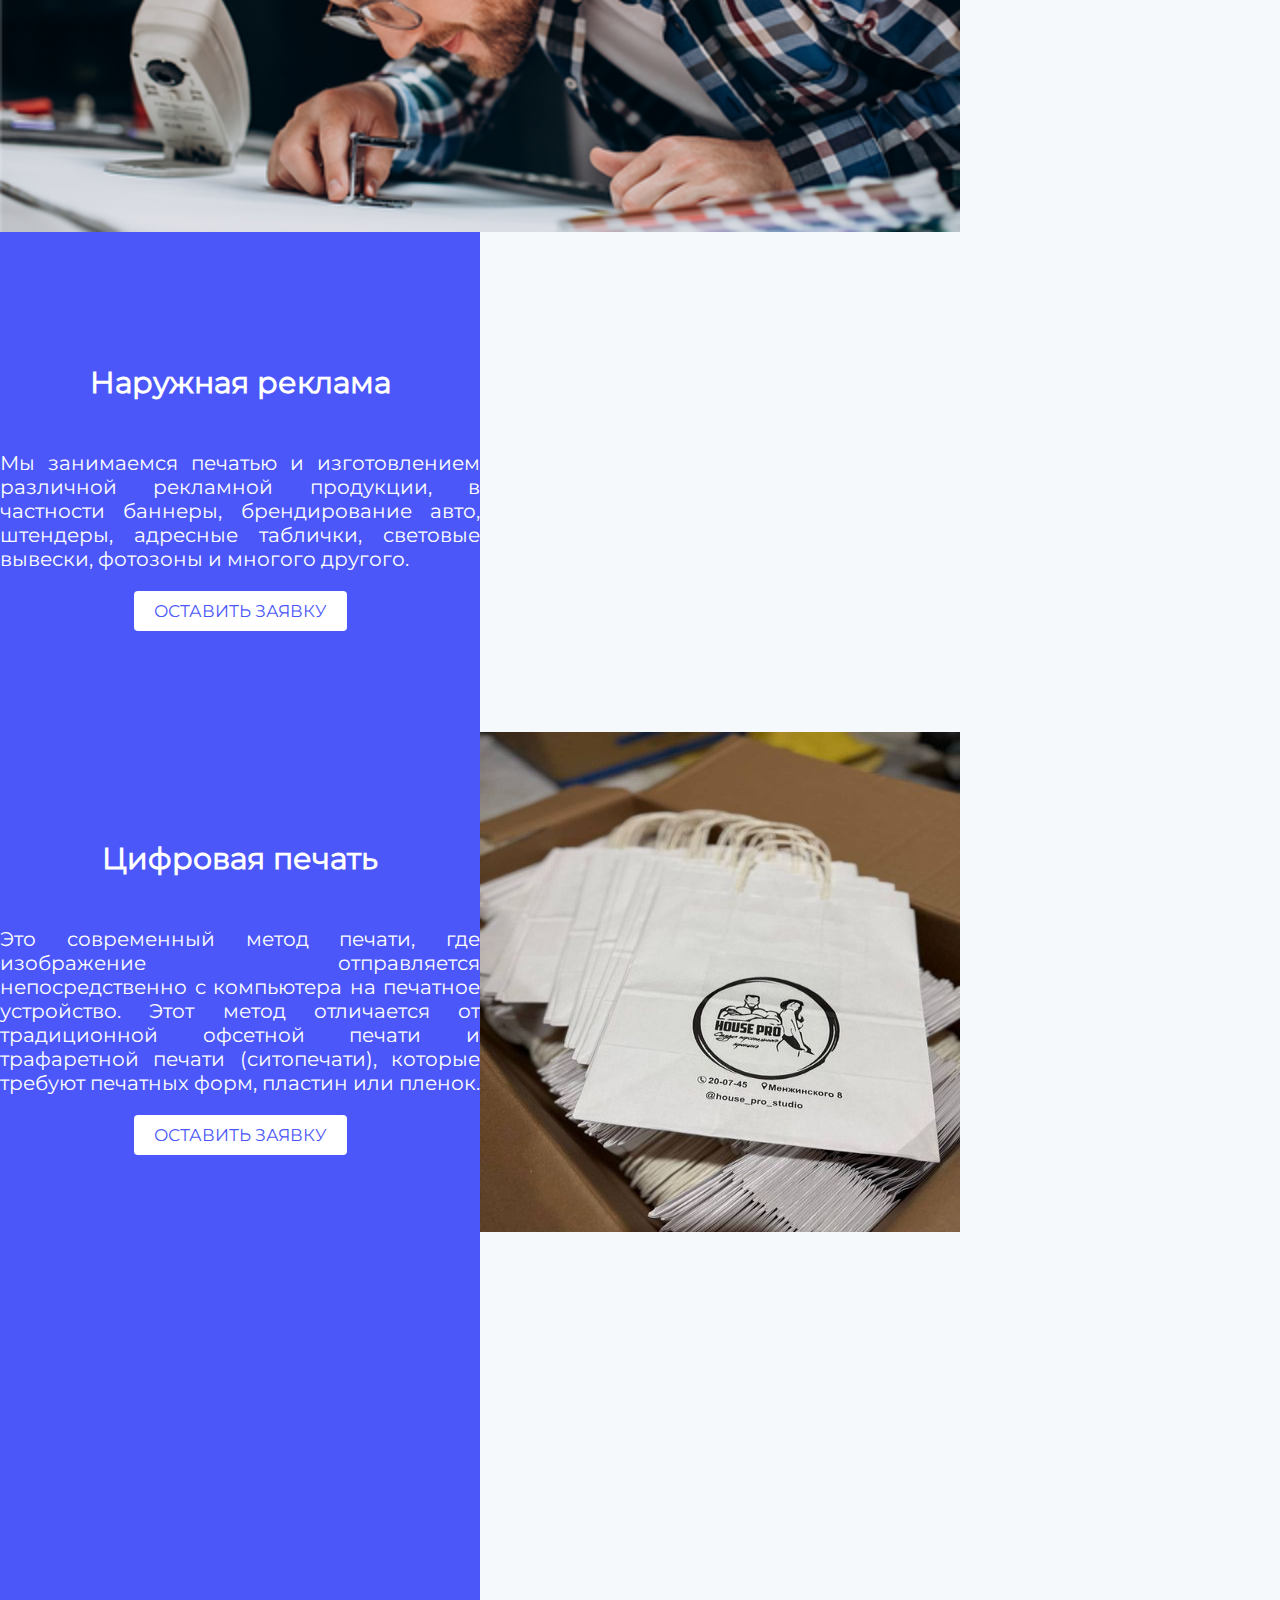
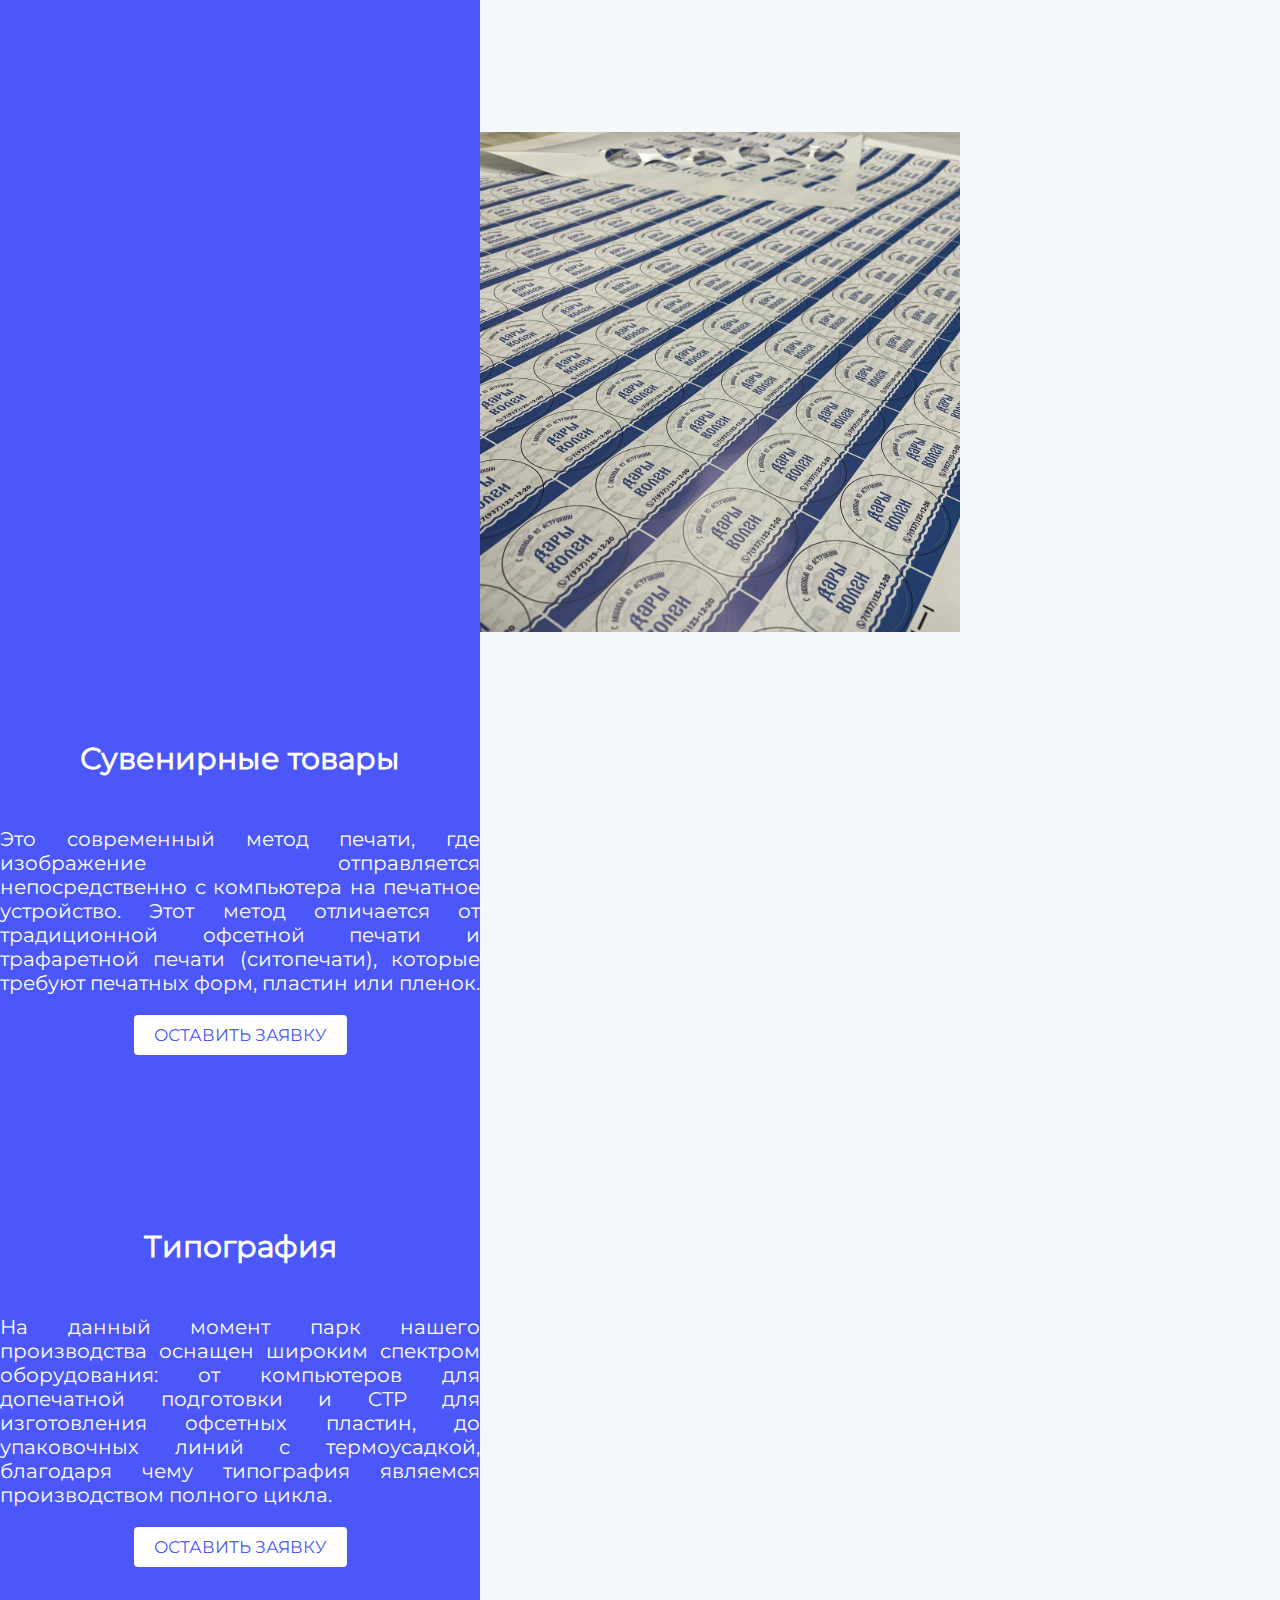
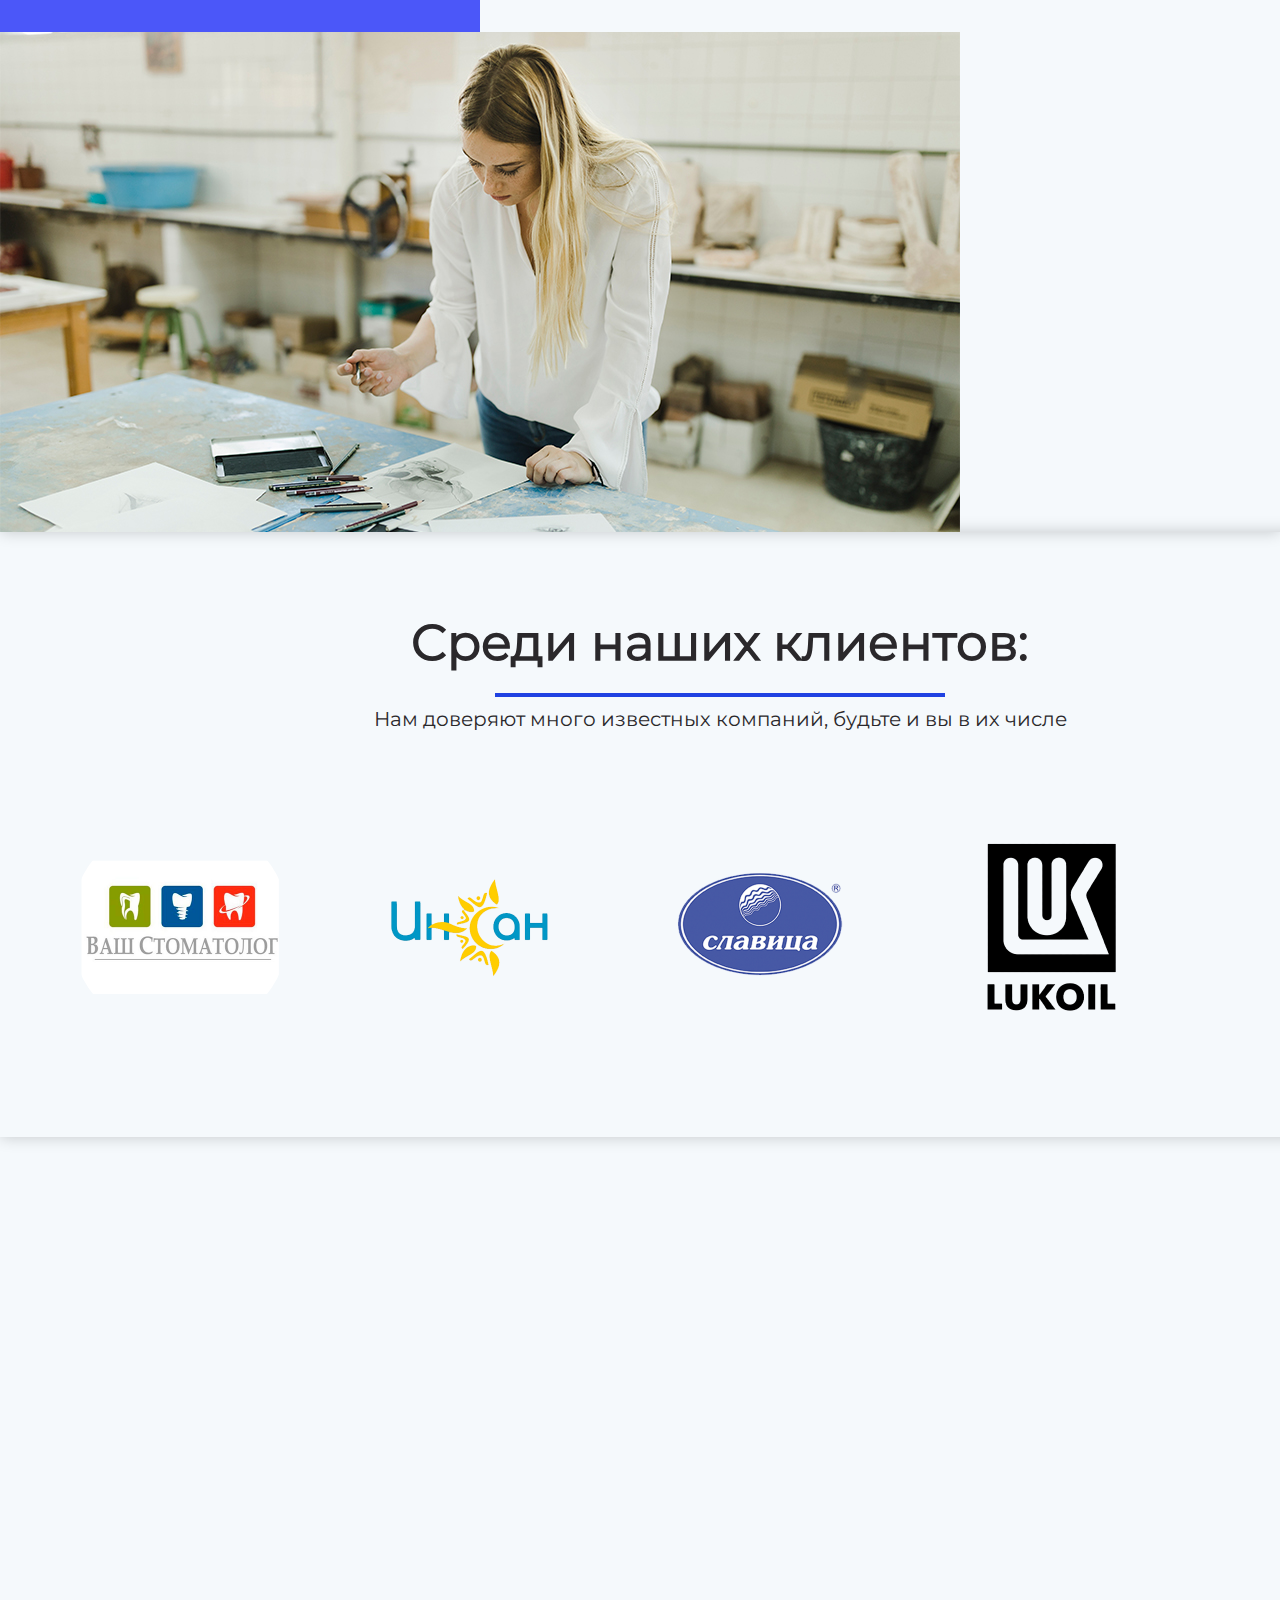
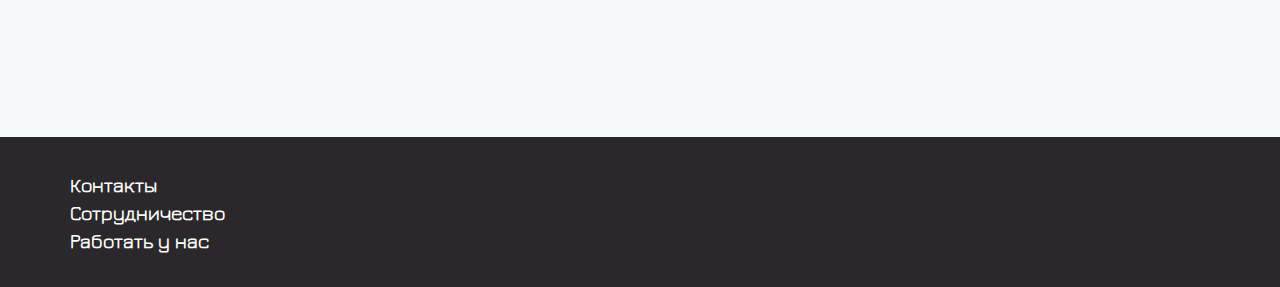
==== commit 9331a093: "внесение изменений" ====
--- a/index.html
+++ b/index.html
@@ -18,7 +18,7 @@
 				<a class="navigation__communication-link text-header-link" href="tel:+74956660266">
 					+7 (812) 812-12-12
 				</a>
-				<a class="navigation__communication-link text-header-link" href="Fotosalonvramke@mail.ru">
+				<a class="navigation__communication-link text-header-link" href="fotosalonvramke@mail.ru">
 					Fotosalonvramke@mail.ru
 				</a>
 			</address>
@@ -55,7 +55,7 @@
 		<section class="main-container__initial-banner initial-banner">
 			<div class="initial-banner__container fullscreen-bg">
 				<div class="initial-banner__slogan">
-					<video loop="" muted="" autoplay="" poster="video/plane.jpg" class="fullscreen-bg__video">
+					<video loop="" muted="" autoplay="" poster="./image/plane.jpg" class="fullscreen-bg__video">
 						<source src="/plane.mp4" type="video/mp4">
 					</video>
 					<div class="initial-banner__block-text">
@@ -158,7 +158,7 @@
 						</video>
 					</li>
 					<li class="about-section__item section-text">
-						<img class="about-section__img" src="/image/about-image3@1x.jpg" width="480" height="500" alt="">
+						<img class="about-section__img" src="/image/about-image3.jpg" width="480" height="500" alt="">
 					</li>
 					<li class="about-section__item section-text">
 						<h3 class="about-section__subtitle heading3">
@@ -186,9 +186,8 @@
 						</button>
 					</li>
 					<li class="about-section__item section-image image-slider">
-						<img class="about-section__img" src="/image/image-slider1@1x.png" width="960" height="500" alt="">
-						<img class="about-section__img visually-hidden" src="/image/image-slider2@1x.png" width="960" height="500" alt="">
-						<img class="about-section__img visually-hidden" src="/image/image-slider3@1x.png" width="960" height="500" alt="">
+						<img class="about-section__img" src="/image/printing-image2.jpg" width="960" height="500" alt="">
+						<img class="about-section__img visually-hidden" src="/image/printing-image1.jpg" width="960" height="500" alt="">
 						<button class="about-section__button-image slider-button-left" type="button"></button>
 						<button class="about-section__button-image slider-button-right" type="button"></button>
 					</li>
@@ -247,8 +246,8 @@
 			</div>
 		</section>
 		<section class="main-container__map map">
-			<iframe class="map__iframe" src="https://go.2gis.com/FFsiA" allowfullscreen title="Рекламно-производственная компания Врамке">
-			</iframe>
+			<iframe class="map__iframe" id="map_71223156" frameborder="0" width="1440px" height="600px" sandbox="allow-modals allow-forms allow-scripts allow-same-origin allow-popups allow-top-navigation-by-user-activation"></iframe>
+			<script type="text/javascript">(function (e, t) { var r = document.getElementById(e); r.contentWindow.document.open(), r.contentWindow.document.write(atob(t)), r.contentWindow.document.close() })("map_71223156", "[base64]/[base64]/dm9pZCAwOnIucHJvcGVydGllcy5maWxsT3BhY2l0eSxjb2xvcjpudWxsPT09KG49ZSl8fHZvaWQgMD09PW4/dm9pZCAwOm4ucHJvcGVydGllcy5zdHJva2VDb2xvcix3ZWlnaHQ6bnVsbD09PShhPWUpfHx2b2lkIDA9PT1hP3ZvaWQgMDphLnByb3BlcnRpZXMuc3Ryb2tlV2lkdGgsb3BhY2l0eTpudWxsPT09KG89ZSl8fHZvaWQgMD09PW8/dm9pZCAwOm8ucHJvcGVydGllcy5zdHJva2VPcGFjaXR5fX0scG9pbnRUb0xheWVyOmZ1bmN0aW9uKGUsdCl7cmV0dXJuInJhZGl1cyJpbiBlLnByb3BlcnRpZXM/[base64]")</script>
 		</section>
 	</main>
 
--- a/style.css
+++ b/style.css
@@ -201,6 +201,17 @@
 	border-radius: 4px;
 	z-index: 3;
 	border: none;
+	cursor: pointer;
+
+	&:hover {
+		background-color: var(--text-basic-color);
+		color: var(--second-color);
+	}
+
+	&:active {
+		background-color: var(--border-color);
+		color: var(--second-color);
+	}
 
 	@media (min-width: 1440px) {
 		padding: 20px 35px;
@@ -428,6 +439,17 @@
 	background-color: var(--text-basic-color);
 	border-radius: 4px;
 	padding: 10px 20px;
+	cursor: pointer;
+
+	&:hover {
+		background-color: var(--background-color);
+		color: var(--second-color);
+	}
+
+	&:active {
+		background-color: var(--border-color);
+		color: var(--second-color);
+	}
 }
 
 .services__container-image {
@@ -544,8 +566,6 @@
 /*----- map -----*/
 
 .map__iframe {
-	width: 1440px;
-	height: 600px;
 	margin: 0 auto;
 	border: none;
 	display: block;
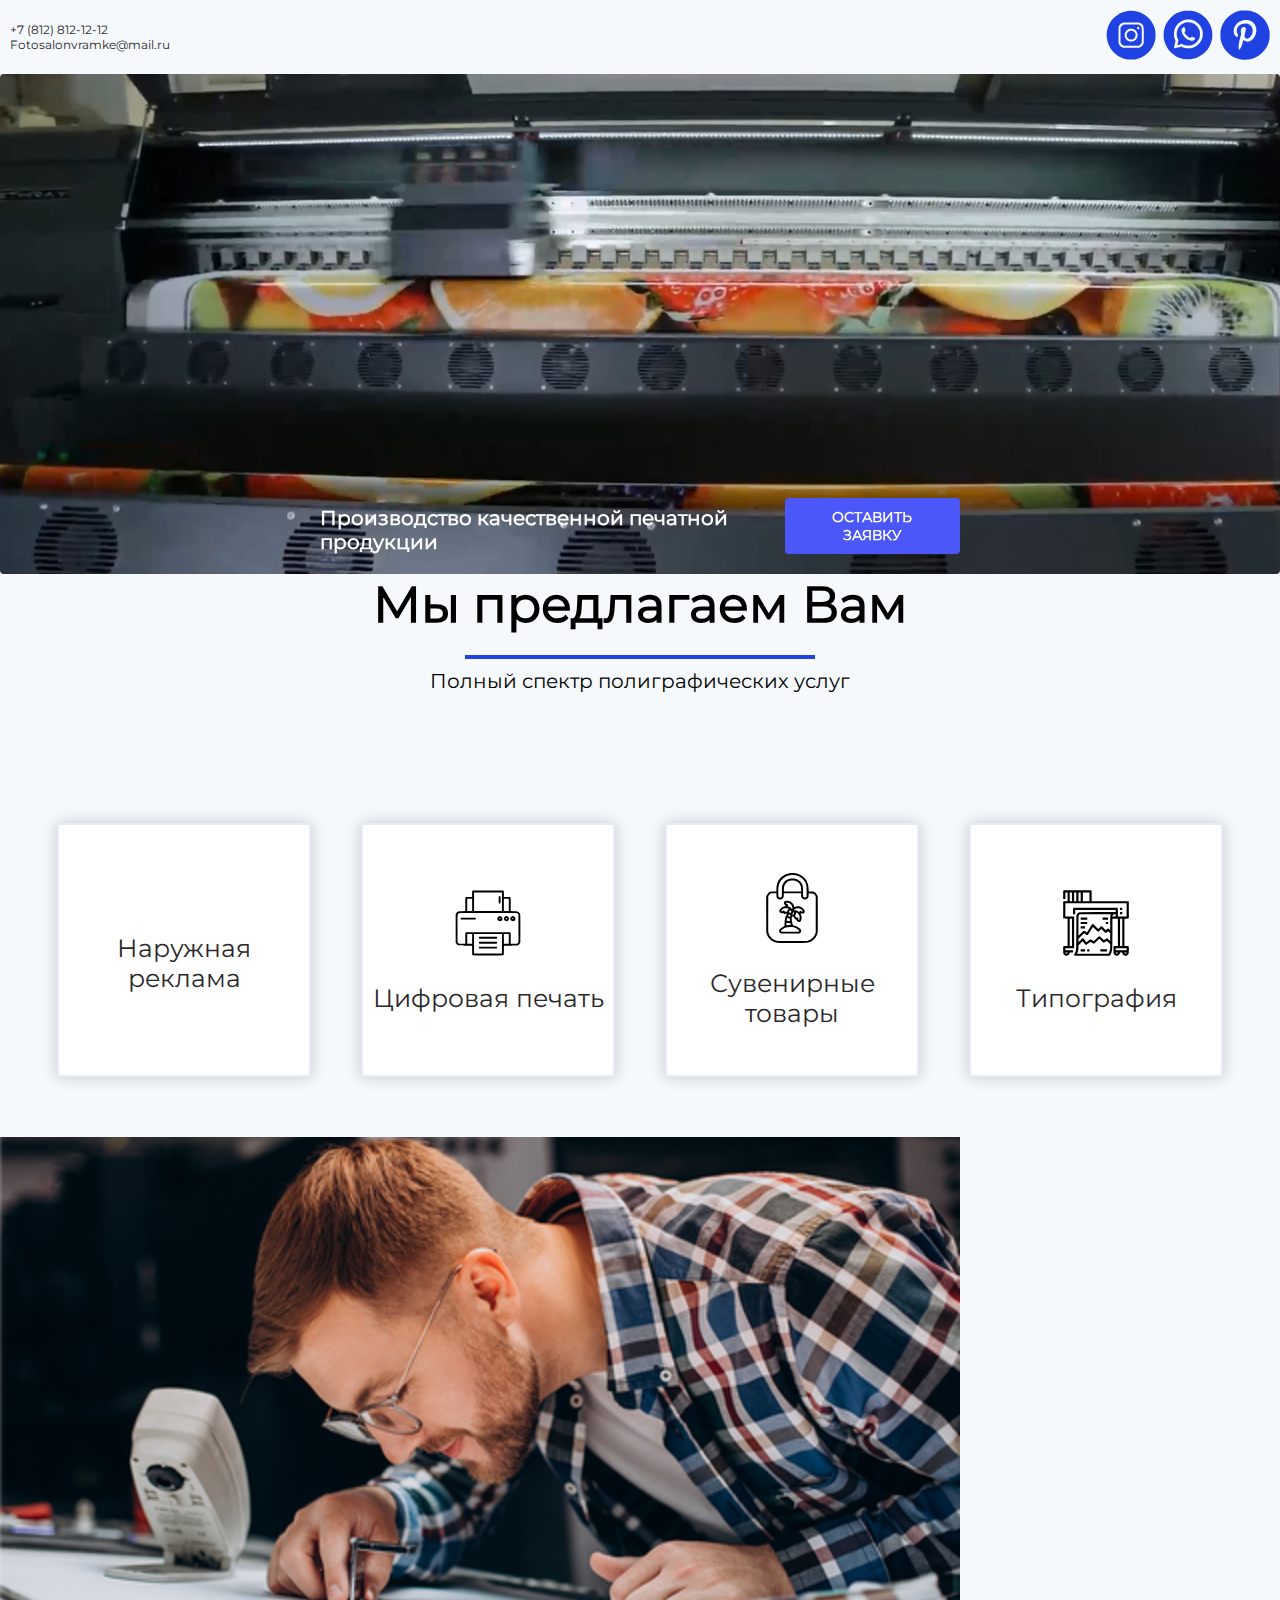
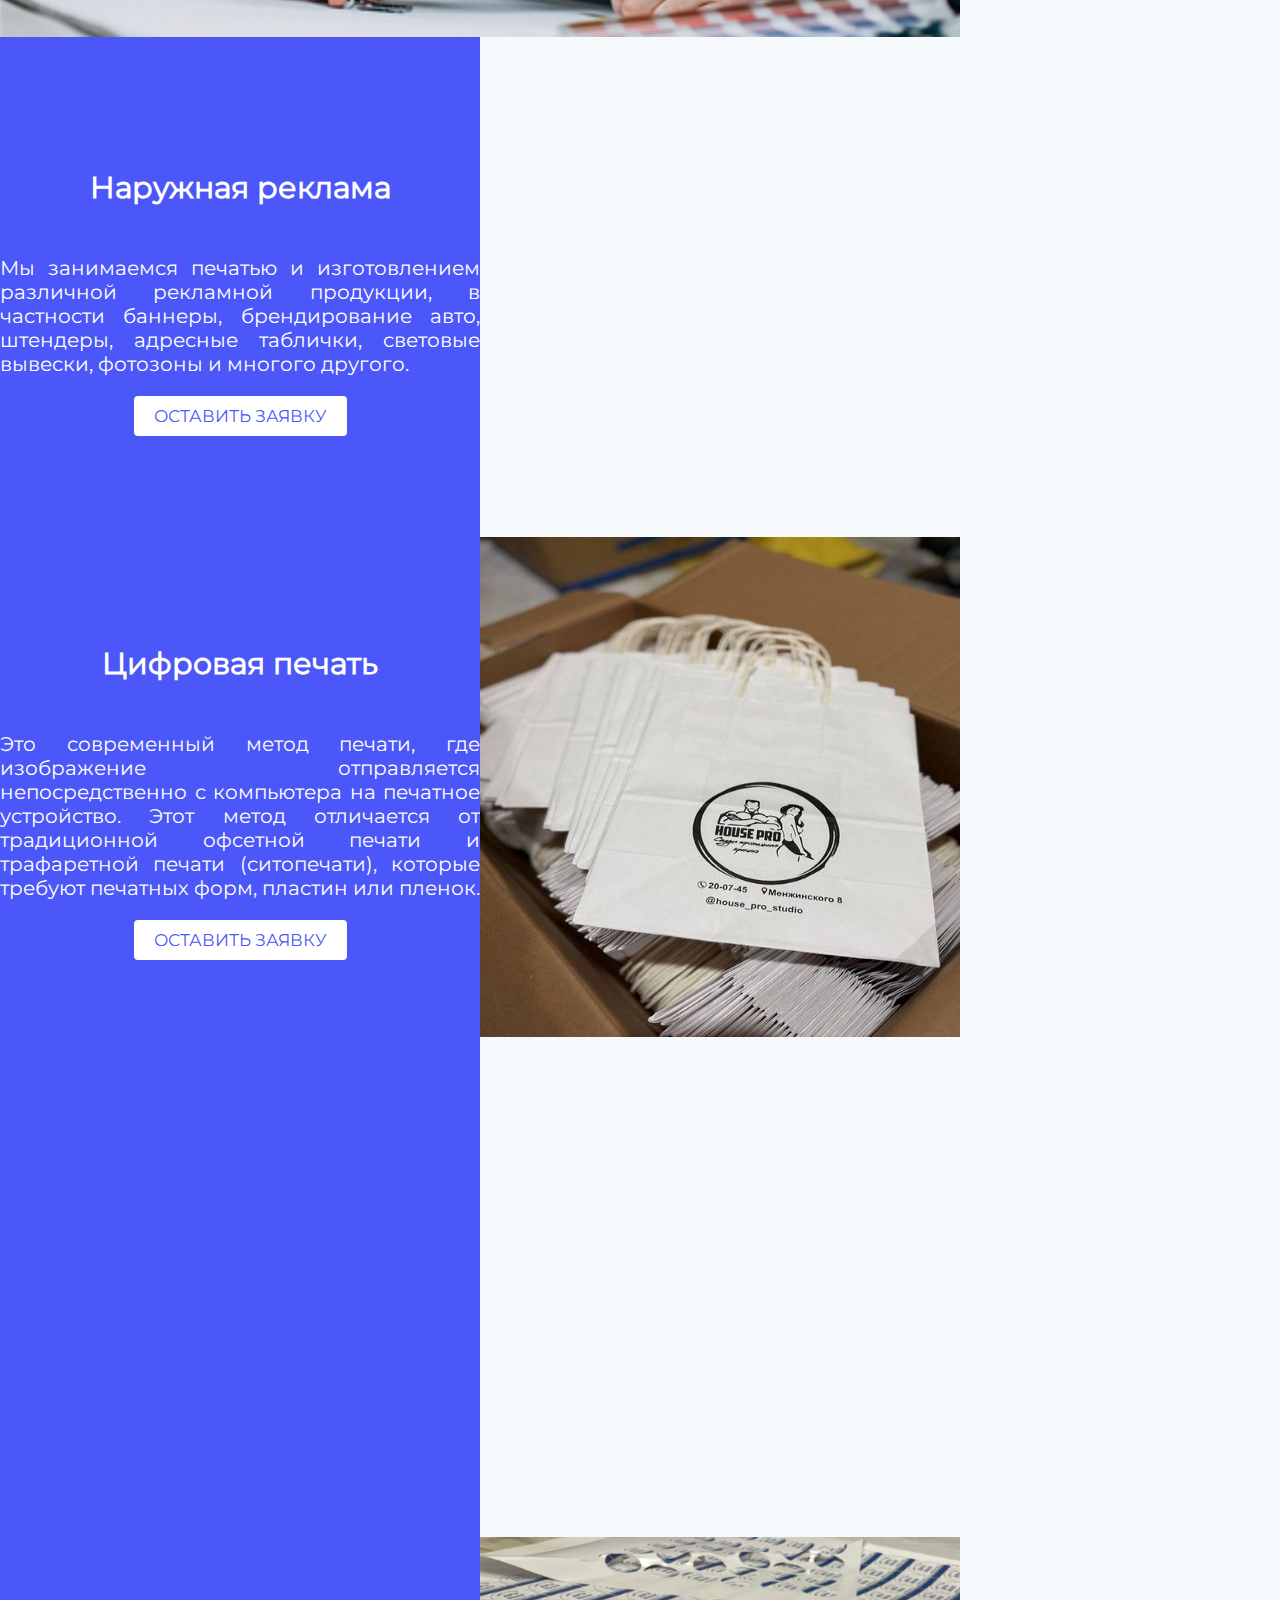
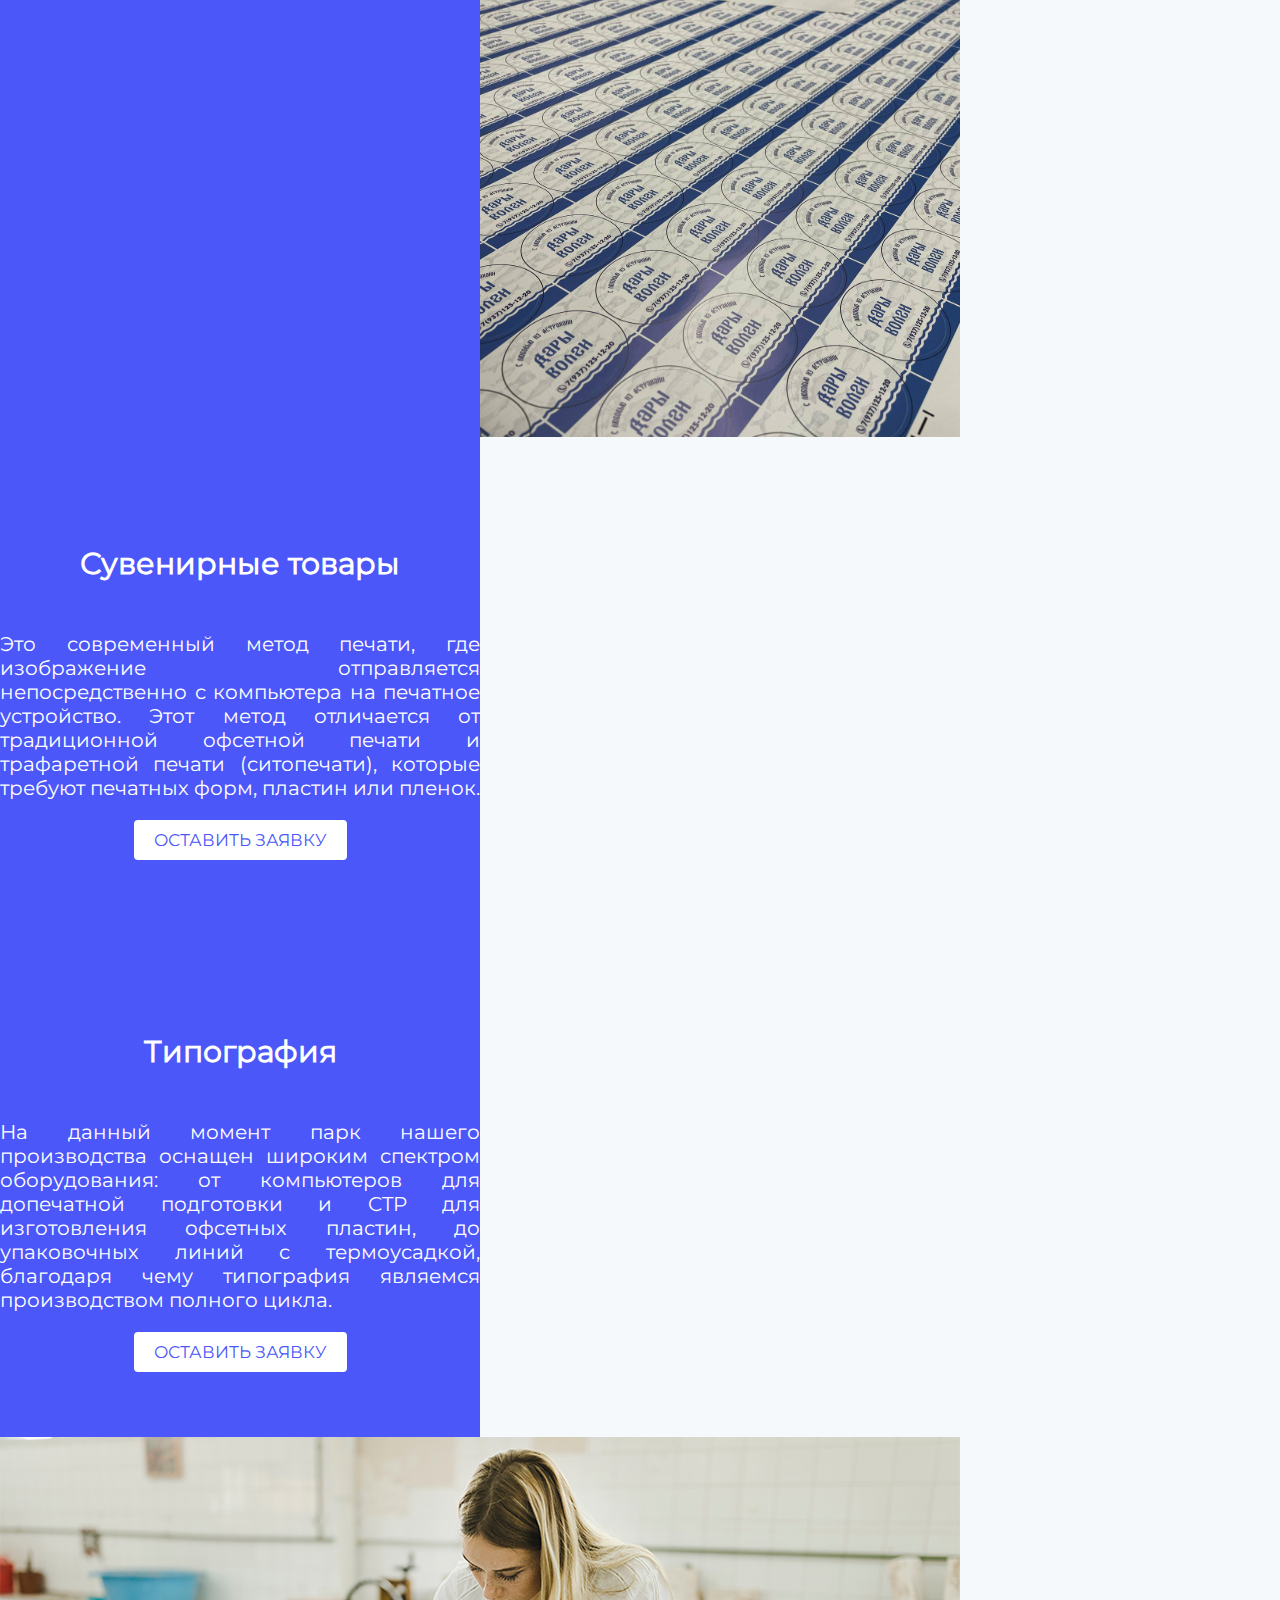
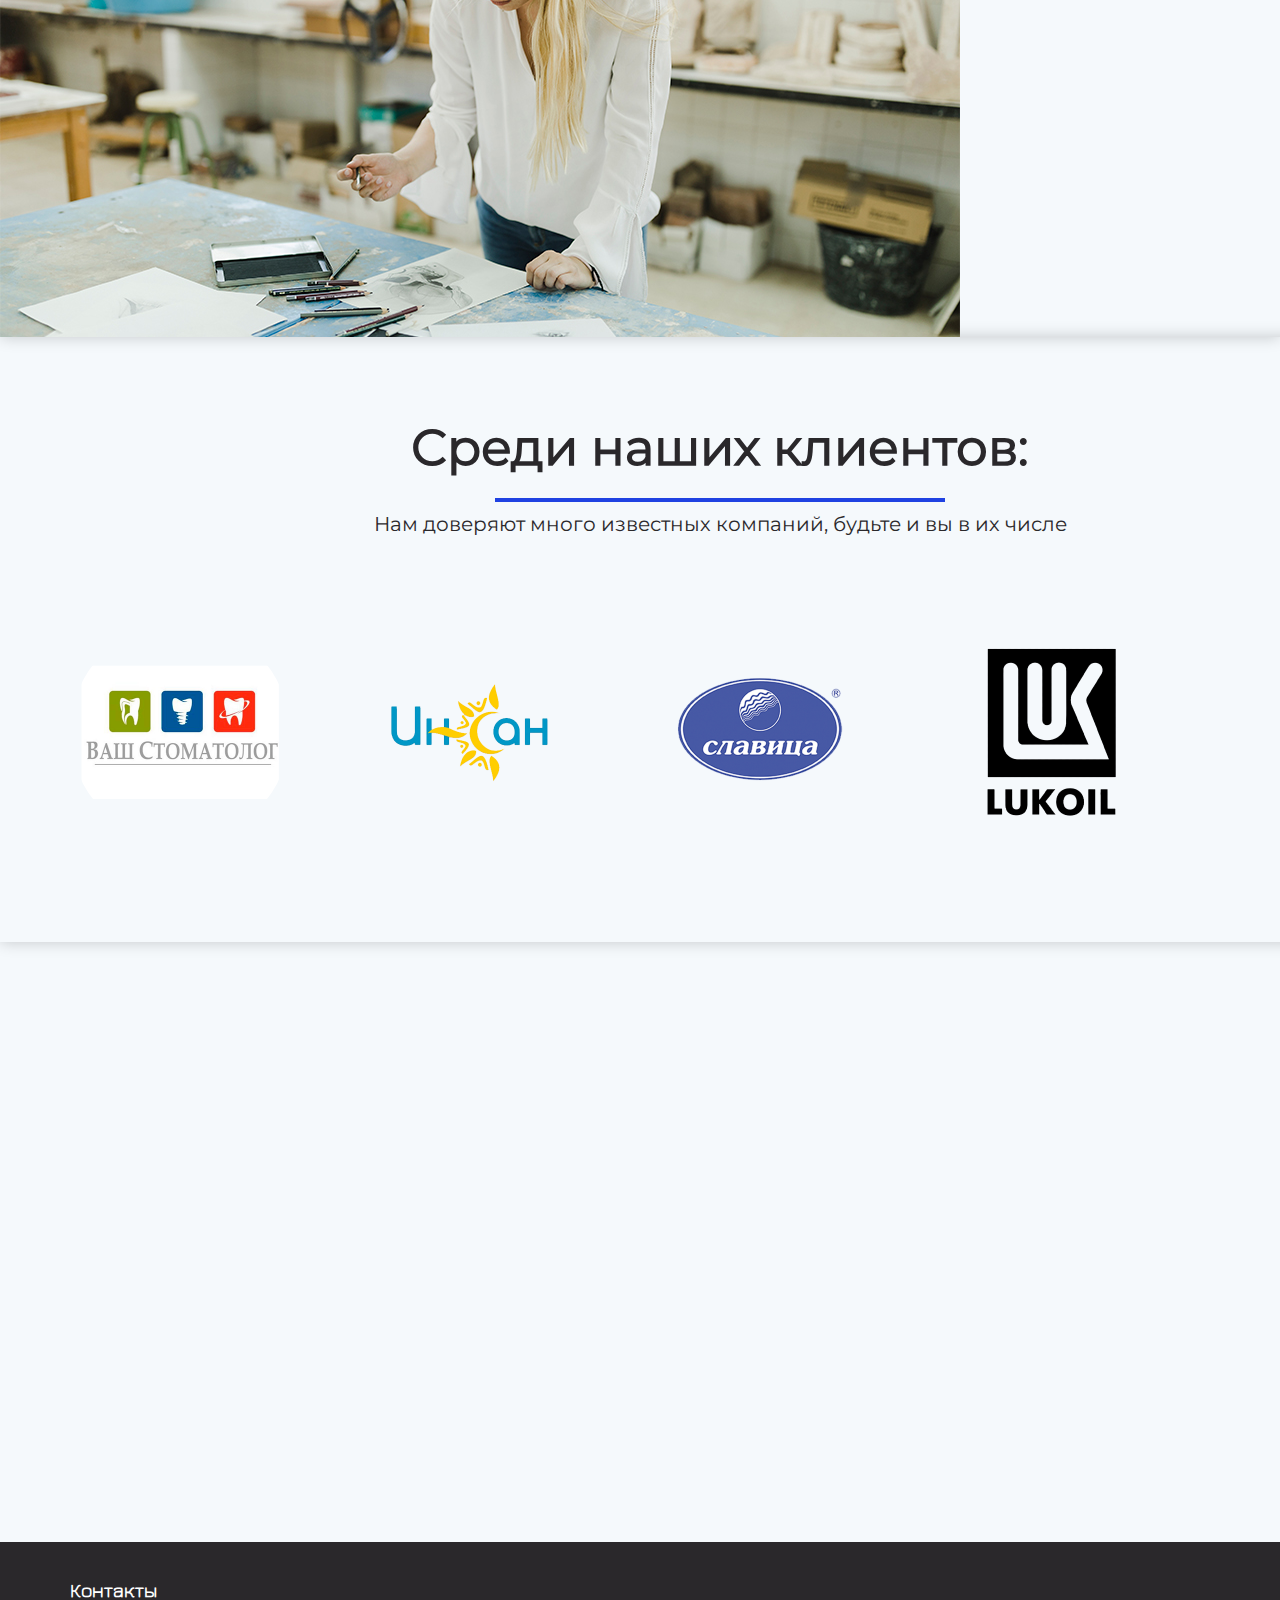
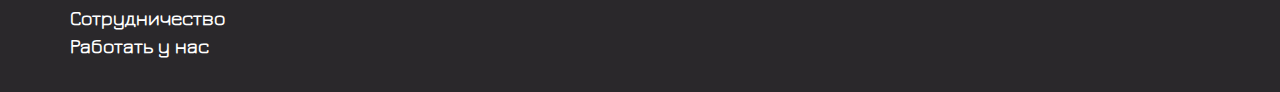
==== commit ff60d008: "внесение изменений" ====
--- a/index.html
+++ b/index.html
@@ -32,17 +32,29 @@
 			<ul class="naigation__social-network">
 				<li class="naigation__social-network-item">
 					<a class="naigation__social-network-link" href="">
-						<img src="/image/instagram1.svg" width="50" height="50" alt="">
+						<picture>
+							<source media="(min-width: 1440px)" width="50" height="50" type="image/svg+xml" srcset="/image/instagram1.svg">
+							<source media="(min-width: 768px)" width="50" height="50" type="image/svg+xml" srcset="/image/instagram1.svg">
+							<img src="/image/instagram1.svg" width="35" height="35" alt="">
+						</picture>
 					</a>
 				</li>
 				<li class="naigation__social-network-item">
 					<a class="naigation__social-network-link" href="">
-						<img src="/image/whatsapp1.svg" width="50" height="50" alt="">
+						<picture>
+							<source media="(min-width: 1440px)" width="50" height="50" type="image/svg+xml" srcset="/image/whatsapp1.svg">
+							<source media="(min-width: 768px)" width="50" height="50" type="image/svg+xml" srcset="/image/whatsapp1.svg">
+							<img src="/image/whatsapp1.svg" width="35" height="35" alt="">
+						</picture>
 					</a>
 				</li>
 				<li class="naigation__social-network-item">
 					<a class="naigation__social-network-link" href="">
-						<img src="/image/pinterest1.svg" width="50" height="50" alt="">
+						<picture>
+							<source media="(min-width: 1440px)" width="50" height="50" type="image/svg+xml" srcset="/image/pinterest1.svg">
+							<source media="(min-width: 768px)" width="50" height="50" type="image/svg+xml" srcset="/image/pinterest1.svg">
+							<img src="/image/pinterest1.svg" width="35" height="35" alt="">
+						</picture>
 					</a>
 				</li>
 			</ul>
--- a/style.css
+++ b/style.css
@@ -38,8 +38,13 @@
 
 .text-header-link {
 	font-family: "Montserrat", sans-serif;
-	font-size: 17px;
+	font-size: 12px;
 	font-weight: 500;
+
+	@media (min-width: 1440px) {
+		font-size: 17px;
+		font-weight: 500;
+	}
 }
 
 .offer-text-link {
@@ -51,7 +56,12 @@
 .text-button {
 	font-family: "Montserrat", sans-serif;
 	font-weight: 600;
-	font-size: 20px;
+	font-size: 14px;
+
+	@media (min-width: 1440px) {
+		font-weight: 600;
+		font-size: 20px;
+	}
 }
 
 .about-text-button {
@@ -69,8 +79,13 @@
 
 .heading1 {
 	font-family: "Montserrat", sans-serif;
-	font-size: 55px;
+	font-size: 20px;
 	font-weight: 700;
+
+	@media (min-width: 1440px) {
+		font-size: 55px;
+		font-weight: 700;
+	}
 }
 
 .heading2 {
@@ -108,6 +123,9 @@
 	display: flex;
 	align-items: center;
 	justify-content: space-between;
+	min-width: 280px;
+	margin: 0 auto;
+	padding: 10px;
 
 	@media (min-width: 1440px) {
 		width: 1380px;
@@ -117,10 +135,19 @@
 	}
 }
 
+.navigation__logo {
+	display: none;
+
+	@media (min-width: 1440px) {
+		display: block;
+	}
+}
+
 .navigation__communication {
-
-	@media (min-width: 1440px) {
-		display: flex;
+	display: flex;
+	flex-direction: column;
+
+	@media (min-width: 1440px) {
 		flex-direction: column;
 	}
 }
@@ -136,6 +163,7 @@
 	padding: 0;
 	margin: 0;
 	display: flex;
+	gap: 7px;
 
 	@media (min-width: 1440px) {
 		gap: 20px;
@@ -157,31 +185,44 @@
 }
 
 .initial-banner__slogan {
-	width: 1440px;
-	margin: 0 auto;
-	padding: 0;
 	position: relative;
 	display: flex;
+
+	@media (min-width: 1440px) {
+		width: 1440px;
+		margin: 0 auto;
+		padding: 0;
+	}
 }
 
 .fullscreen-bg__video {
 	width: 100%;
-    height: 700px;
+    height: 500px;
     object-fit: cover;
     z-index: -1;
     overflow: hidden;
 	border-radius: 4px;
+
+	@media (min-width: 1440px) {
+		width: 100%;
+    	height: 700px;
+	}
 }
 
 .initial-banner__block-text {
     position: absolute;
     display: flex;
-    align-items: end;
-    justify-content: space-between;
-    width: 1360px;
-    bottom: 40px;
     left: 50%;
     transform: translateX(-50%);
+	align-items: end;
+	bottom: 20px;
+
+	@media (min-width: 1440px) {
+		align-items: end;
+		justify-content: space-between;
+		width: 1360px;
+		bottom: 40px;
+	}
 }
 
 .initial-banner__subtitle {
@@ -194,6 +235,7 @@
 }
 
 .initial-banner__button {
+	padding: 10px 25px;
 	text-decoration: none;
 	color: var(--text-basic-color);
 	text-transform: uppercase;
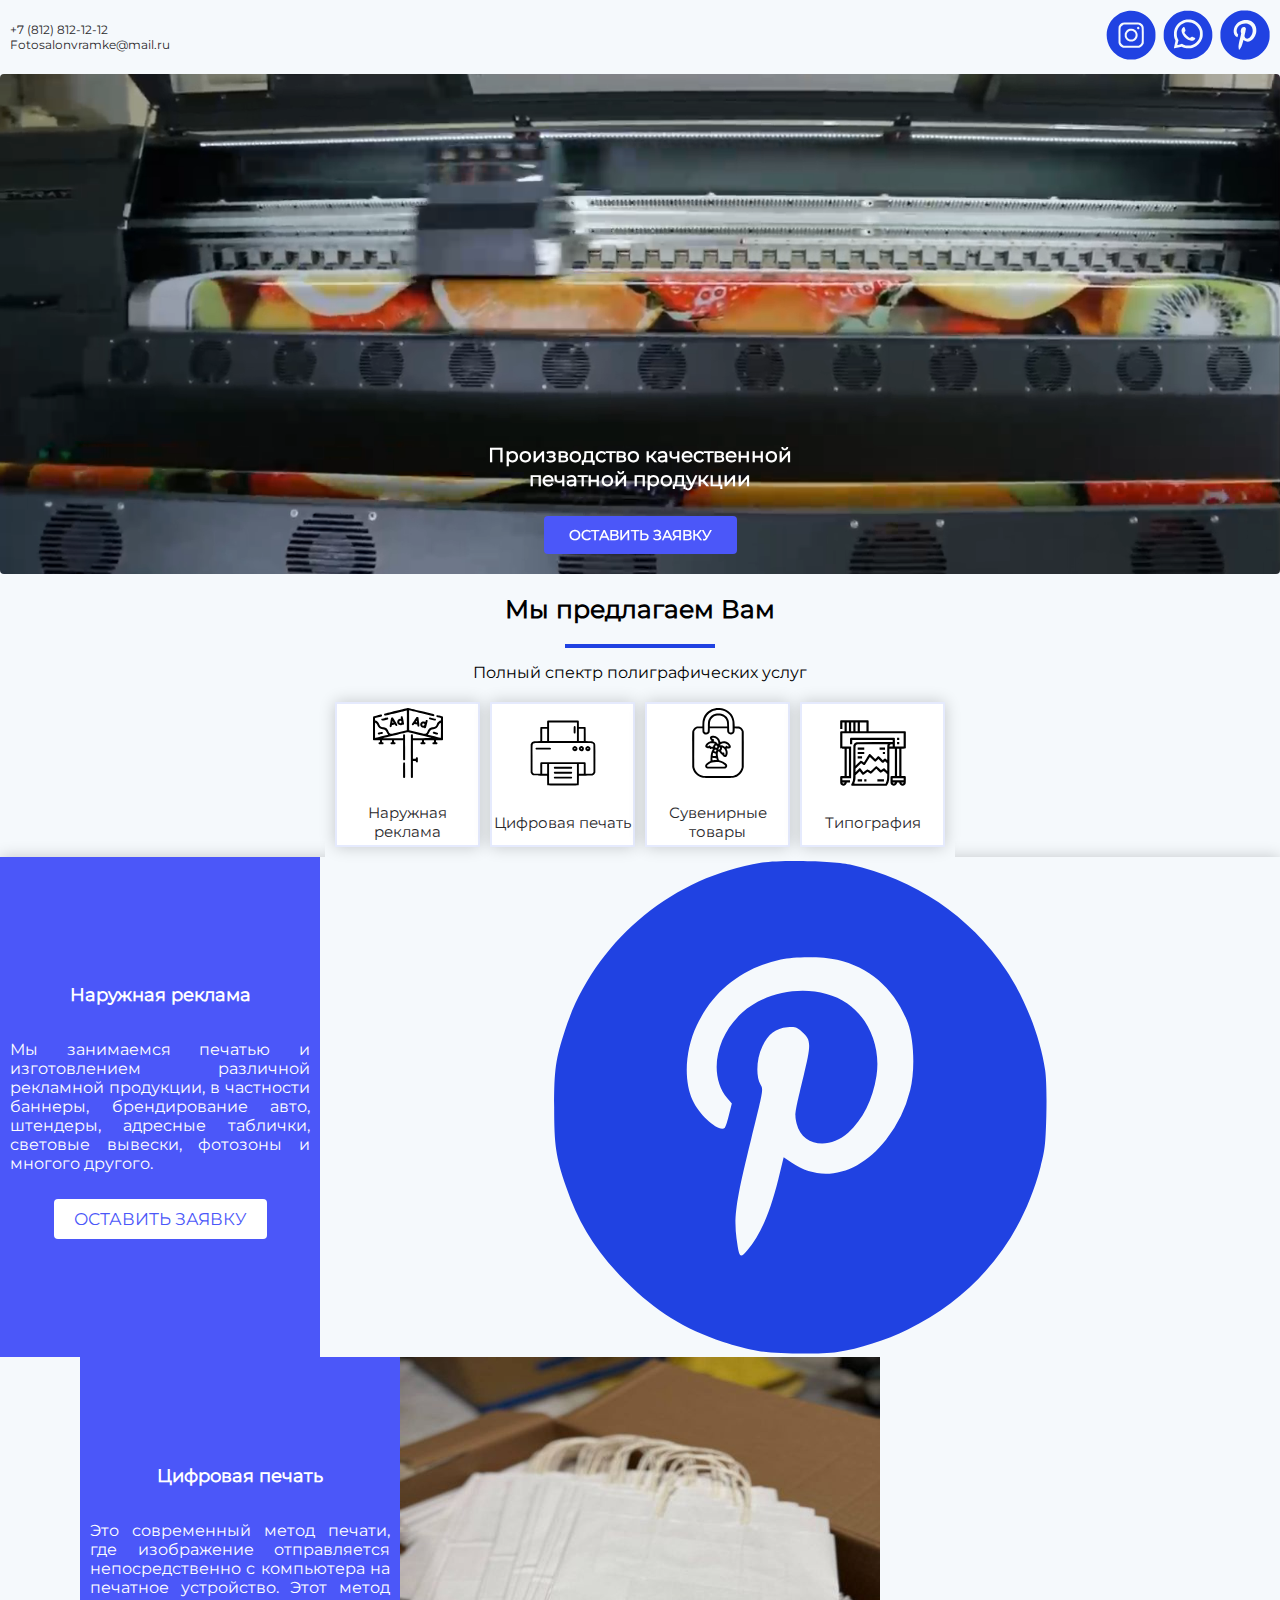
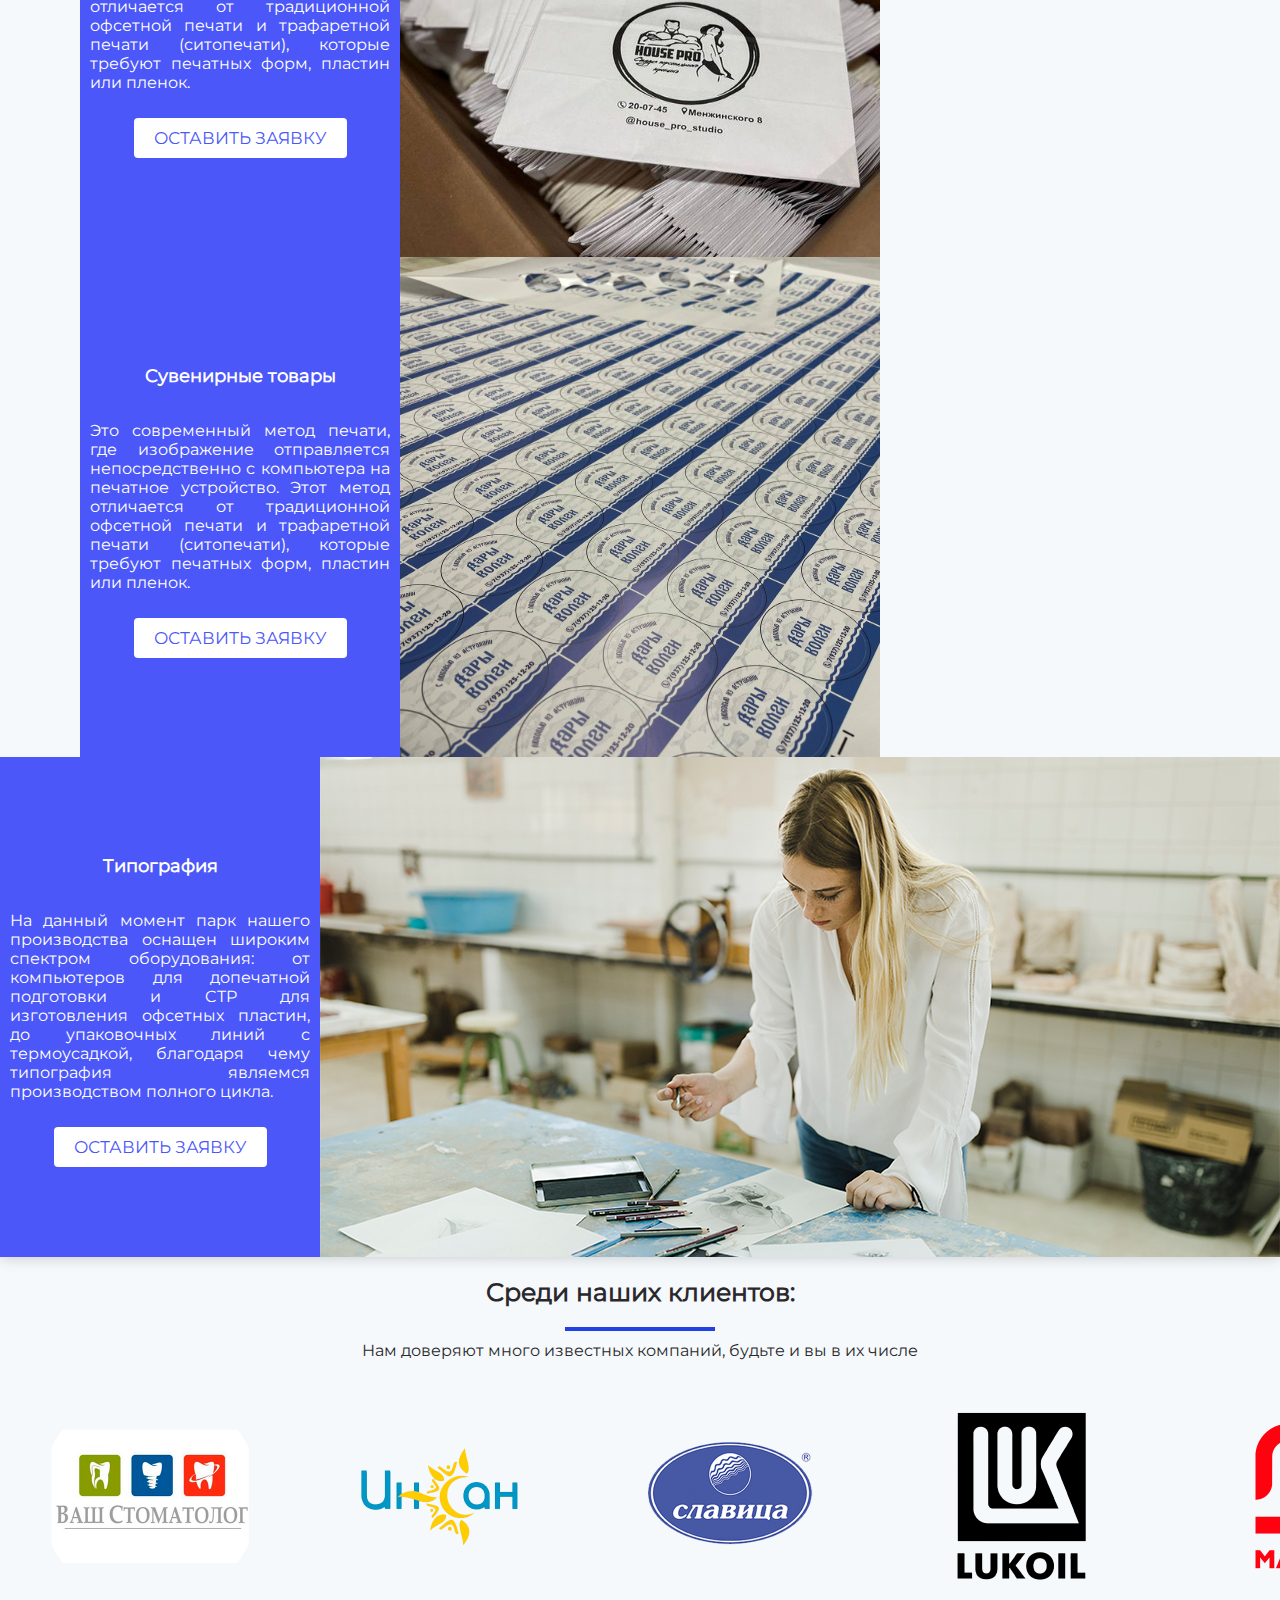
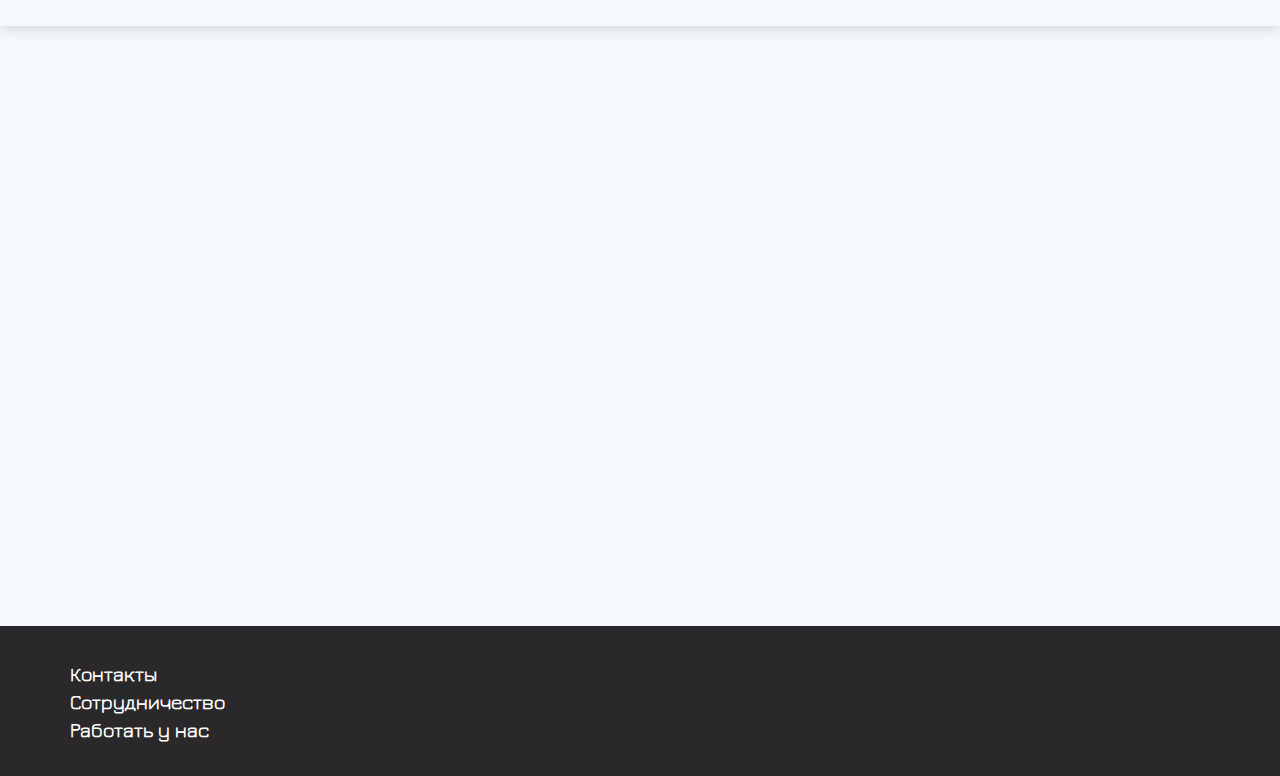
==== commit 993d89d9: "внесение изменений" ====
--- a/index.html
+++ b/index.html
@@ -123,9 +123,21 @@
 			<div class="about-section__block">
 				<ul class="about-section__card" id="advertising">
 					<li class="about-section__item section-image image-slider">
-						<img class="about-section__img" src="/image/image-slider1@1x.png" width="960" height="500" alt="">
-						<img class="about-section__img visually-hidden" src="/image/image-slider2@1x.png" width="960" height="500" alt="">
-						<img class="about-section__img visually-hidden" src="/image/image-slider3@1x.png" width="960" height="500" alt="">
+						<picture>
+							<source media="(min-width: 1440px)" width="960" height="500" type="image/png" srcset="/image/image-slider1@1x.png">
+							<source media="(min-width: 768px)" width="960" height="500" type="image/png" srcset="/image/pinterest1.svg">
+							<img class="about-section__img" src="/image/image-slider1@1x.png" width="320" height="200" alt="">
+						</picture>
+						<picture>
+							<source media="(min-width: 1440px)" width="960" height="500" type="image/png" srcset="/image/image-slider1@1x.png">
+							<source media="(min-width: 768px)" width="960" height="500" type="image/png" srcset="/image/image-slider2@1x.png">
+							<img class="about-section__img visually-hidden" src="/image/image-slider2@1x.png" width="320" height="200" alt="">
+						</picture>
+						<picture>
+							<source media="(min-width: 1440px)" width="960" height="500" type="image/png" srcset="/image/image-slider3@1x.png">
+							<source media="(min-width: 768px)" width="960" height="500" type="image/png" srcset="/image/image-slider3@1x.png">
+							<img class="about-section__img visually-hidden" src="/image/image-slider3@1x.png" width="320" height="200" alt="">
+						</picture>
 						<button class="about-section__button-image slider-button-left" type="button"></button>
 						<button class="about-section__button-image slider-button-right" type="button"></button>
 					</li>
@@ -154,23 +166,31 @@
 							Оставить заявку
 						</button>
 					</li>
-					<li class="about-section__item section-text">
-						<img class="about-section__img" src="/image/about-image2@1x.jpg" width="480" height="500" alt="">
-					</li>
-					<li class="about-section__item section-text">
+					<li class="about-section__item section-image">
+						<picture>
+							<source media="(min-width: 1440px)" width="480" height="500" type="image/jpg" srcset="/image/about-image2@1x.jpg">
+							<source media="(min-width: 768px)" width="480" height="500" type="image/jpg" srcset="/image/about-image2@1x.jpg">
+							<img class="about-section__img" src="/image/about-image2@1x.jpg" width="320" height="400" alt="">
+						</picture>
+					</li>
+					<li class="about-section__item section-video">
 						<video loop="" muted="" autoplay="" poster="video/plane.jpg" class="fullscreen-bg__video">
 							<source src="/image/about-video.MP4" type="video/mp4">
 						</video>
 					</li>
 				</ul>
 				<ul class="about-section__card" id="digital">
-					<li class="about-section__item section-text">
+					<li class="about-section__item section-video">
 						<video loop="" muted="" autoplay="" poster="video/plane.jpg" class="fullscreen-bg__video">
 							<source src="/image/about-video1.MOV" type="video/mp4">
 						</video>
 					</li>
-					<li class="about-section__item section-text">
-						<img class="about-section__img" src="/image/about-image3.jpg" width="480" height="500" alt="">
+					<li class="about-section__item section-image">
+						<picture>
+							<source media="(min-width: 1440px)" width="480" height="500" type="image/jpg" srcset="/image/about-image3.jpg">
+							<source media="(min-width: 768px)" width="480" height="500" type="image/jpg" srcset="/image/about-image3.jpg">
+							<img class="about-section__img" src="/image/about-image3.jpg" width="320" height="400" alt="">
+						</picture>
 					</li>
 					<li class="about-section__item section-text">
 						<h3 class="about-section__subtitle heading3">
@@ -198,8 +218,16 @@
 						</button>
 					</li>
 					<li class="about-section__item section-image image-slider">
-						<img class="about-section__img" src="/image/printing-image2.jpg" width="960" height="500" alt="">
-						<img class="about-section__img visually-hidden" src="/image/printing-image1.jpg" width="960" height="500" alt="">
+						<picture>
+							<source media="(min-width: 1440px)" width="960" height="500" type="image/jpg" srcset="/image/printing-image2.jpg">
+							<source media="(min-width: 768px)" width="960" height="500" type="image/jpg" srcset="/image/printing-image2.jpg">
+							<img class="about-section__img visually-hidden" src="/image/printing-image2.jpg" width="320" height="200" alt="">
+						</picture>
+						<picture>
+							<source media="(min-width: 1440px)" width="960" height="500" type="image/jpg" srcset="/image/printing-image1.jpg">
+							<source media="(min-width: 768px)" width="960" height="500" type="image/jpg" srcset="/image/printing-image1.jpg">
+							<img class="about-section__img visually-hidden" src="/image/printing-image1.jpg" width="320" height="200" alt="">
+						</picture>
 						<button class="about-section__button-image slider-button-left" type="button"></button>
 						<button class="about-section__button-image slider-button-right" type="button"></button>
 					</li>
--- a/style.css
+++ b/style.css
@@ -49,8 +49,13 @@
 
 .offer-text-link {
 	font-family: "Montserrat", sans-serif;
-	font-size: 25px;
+	font-size: 15px;
 	font-weight: 500;
+
+	@media (min-width: 1440px) {
+		font-size: 25px;
+		font-weight: 500;
+	}
 }
 
 .text-button {
@@ -73,7 +78,12 @@
 .second-text {
 	font-family: "Montserrat", sans-serif;
 	font-weight: 500;
-	font-size: 20px;
+	font-size: 16px;
+
+	@media (min-width: 1440px) {
+		font-weight: 500;
+		font-size: 20px;
+	}
 }
 
 
@@ -90,14 +100,24 @@
 
 .heading2 {
 	font-family: "Montserrat", sans-serif;
-	font-size: 50px;
+	font-size: 25px;
 	font-weight: 700;
+
+	@media (min-width: 1440px) {
+		font-size: 50px;
+		font-weight: 700;
+	}
 }
 
 .heading3 {
 	font-family: "Montserrat", sans-serif;
-	font-size: 30px;
+	font-size: 18px;
 	font-weight: 600;
+
+	@media (min-width: 1440px) {
+		font-size: 30px;
+		font-weight: 600;
+	}
 }
 
 .visually-hidden {
@@ -214,10 +234,18 @@
     display: flex;
     left: 50%;
     transform: translateX(-50%);
-	align-items: end;
+	align-items: center;
 	bottom: 20px;
-
-	@media (min-width: 1440px) {
+	flex-direction: column;
+	width: 320px;
+	text-align: center;
+	gap: 25px;
+
+
+
+	@media (min-width: 1440px) {
+		text-align: start;
+		flex-direction: row;
 		align-items: end;
 		justify-content: space-between;
 		width: 1360px;
@@ -281,18 +309,28 @@
 }
 
 .we-offer__subtitle {
-	margin: 0;
-	display: flex;
-	flex-direction: column;
-	align-items: center;
+	margin: 20px 0 0 0;
+	display: flex;
+	flex-direction: column;
+	align-items: center;
+
+	@media (min-width: 1440px) {
+		margin: 0;
+	}
 
 	&::after {
         content: '';
         display: inline-block;
-		width: 350px;
+		width: 150px;
 		height: 4px;
 		background-color: var(--primary-color);
-		margin: 20px 0 10px 0;
+		margin: 20px 0 15px 0;
+
+		@media (min-width: 1440px) {
+			width: 350px;
+			height: 4px;
+			margin: 20px 0 10px 0;
+		}
     }
 }
 
@@ -302,17 +340,31 @@
 	justify-content: center;
 	align-items: center;
 	text-align: center;
-	gap: 70px;
+	gap: 10px;
+
+	@media (min-width: 1440px) {
+		gap: 70px;
+	}
 }
 
 .we-offer__list {
 	list-style: none;
+	padding: 60px;
+	display: flex;
+	flex-direction: row;
+	flex-wrap: wrap;
+	gap: 10px;
+	background-color: var(--background-color);
+	padding: 10px;
+	align-items: center;
+	justify-content: center;
 	margin: 0;
-	padding: 60px;
-	display: flex;
-	flex-direction: row;
-	gap: 50px;
-	background-color: var(--background-color);
+
+	@media (min-width: 1440px) {
+		margin: 0;
+		padding: 60px;
+		gap: 50px;
+	}
 
 }
 
@@ -330,10 +382,16 @@
 	align-items: center;
 	justify-content: center;
 	text-align: center;
-	width: 250px;
-	height: 250px;
+	width: 145px;
+	height: 145px;
 	border: 2px solid #E5EAFD;
 	gap: 25px;
+	box-sizing: border-box;
+
+	@media (min-width: 1440px) {
+		width: 250px;
+		height: 250px;
+	}
 }
 
 .link-advertising {
@@ -344,6 +402,8 @@
 		background-size: cover;
         background-repeat: no-repeat;
         vertical-align: middle;
+		width: 70px;
+        height: 70px;
 
 		@media (min-width: 1440px) {
 			width: 70px;
@@ -413,20 +473,29 @@
 	list-style: none;
 	display: flex;
 	flex-wrap: wrap;
+	justify-content: center;
 }
 
 .about-section__item {
-	height: 500px;
+
+	@media (min-width: 1440px) {
+		height: 500px;
+	}
 }
 
 .section-image {
 	position: relative;
 	align-self: center;
+	order: 2;
 
 	&:hover .slider-button-left,
 	&:hover .slider-button-right {
 		opacity: 1;
 	}
+
+	@media (min-width: 1440px) {
+		order: 0;
+	}
 }
 
 .section-text {
@@ -434,9 +503,24 @@
 	flex-direction: column;
 	align-items: center;
 	justify-content: center;
-	width: 480px;
+	width: 320px;
 	background-color: var(--second-color);
 	z-index: 2;
+
+	@media (min-width: 1440px) {
+		width: 480px;
+	}
+}
+
+.section-video {
+	width: 320px;
+	display: flex;
+	order: 3;
+
+	@media (min-width: 1440px) {
+		width: 480px;
+		order: 0;
+	}
 }
 
 .about-section__subtitle {
@@ -452,6 +536,7 @@
 .about-section__text {
 	color: var(--text-basic-color);
 	text-align: justify;
+	padding: 0 10px 10px;
 
 	@media (min-width: 1440px) {
 		margin: 0;
@@ -482,6 +567,7 @@
 	border-radius: 4px;
 	padding: 10px 20px;
 	cursor: pointer;
+	margin: 0 0 10px 0;
 
 	&:hover {
 		background-color: var(--background-color);
@@ -492,6 +578,10 @@
 		background-color: var(--border-color);
 		color: var(--second-color);
 	}
+
+	@media (min-width: 1440px) {
+		margin: 0;
+	}
 }
 
 .services__container-image {
@@ -508,11 +598,15 @@
 }
 
 .about-section__button-image {
+	padding: 20px;
 	position: absolute;
-	padding: 40px;
 	border-radius: 50%;
 	border: none;
 	background-color: rgba(247, 246, 246, 0.5);
+
+	@media (min-width: 1440px) {
+		padding: 40px;
+	}
 }
 
 .slider-button-left {
@@ -542,19 +636,25 @@
 /*-----------clients------------*/
 
 .clients__container {
-    width: 1380px;
-    padding: 80px 30px;
+
+    padding: 0;
     margin: 0 auto;
     display: flex;
     flex-direction: column;
     align-items: center;
-    gap: 70px;
+    gap: 10px;
     box-shadow: 0 0 15px 0 rgba(0, 0, 0, 0.2);
-    overflow: hidden; /* Скрываем всё, что выходит за пределы контейнера */
+    overflow: hidden;
+
+	@media (min-width: 1440px) {
+		width: 1380px;
+    	padding: 80px 30px;
+		gap: 70px;
+	}
 }
 
 .clients__subtitle {
-	margin: 0;
+	margin: 20px 0 0 0;
 	color: var(--basic-color);
 	align-items: center;
 	display: flex;
@@ -563,16 +663,31 @@
 	&::after {
         content: '';
         display: inline-block;
-		width: 450px;
+		width: 150px;
 		height: 4px;
 		background-color: var(--primary-color);
 		margin: 20px 0 10px 0;
+
+		@media (min-width: 1440px) {
+			width: 450px;
+		}
     }
+
+	@media (min-width: 1440px) {
+		margin: 0;
+	}
+}
+
+.clients__text-block {
+	display: flex;
+	flex-direction: column;
+	align-items:center;
 }
 
 .clients__text {
 	color: var(--basic-color);
 	margin: 0;
+	text-align: center;
 }
 
 .clients__image-block {
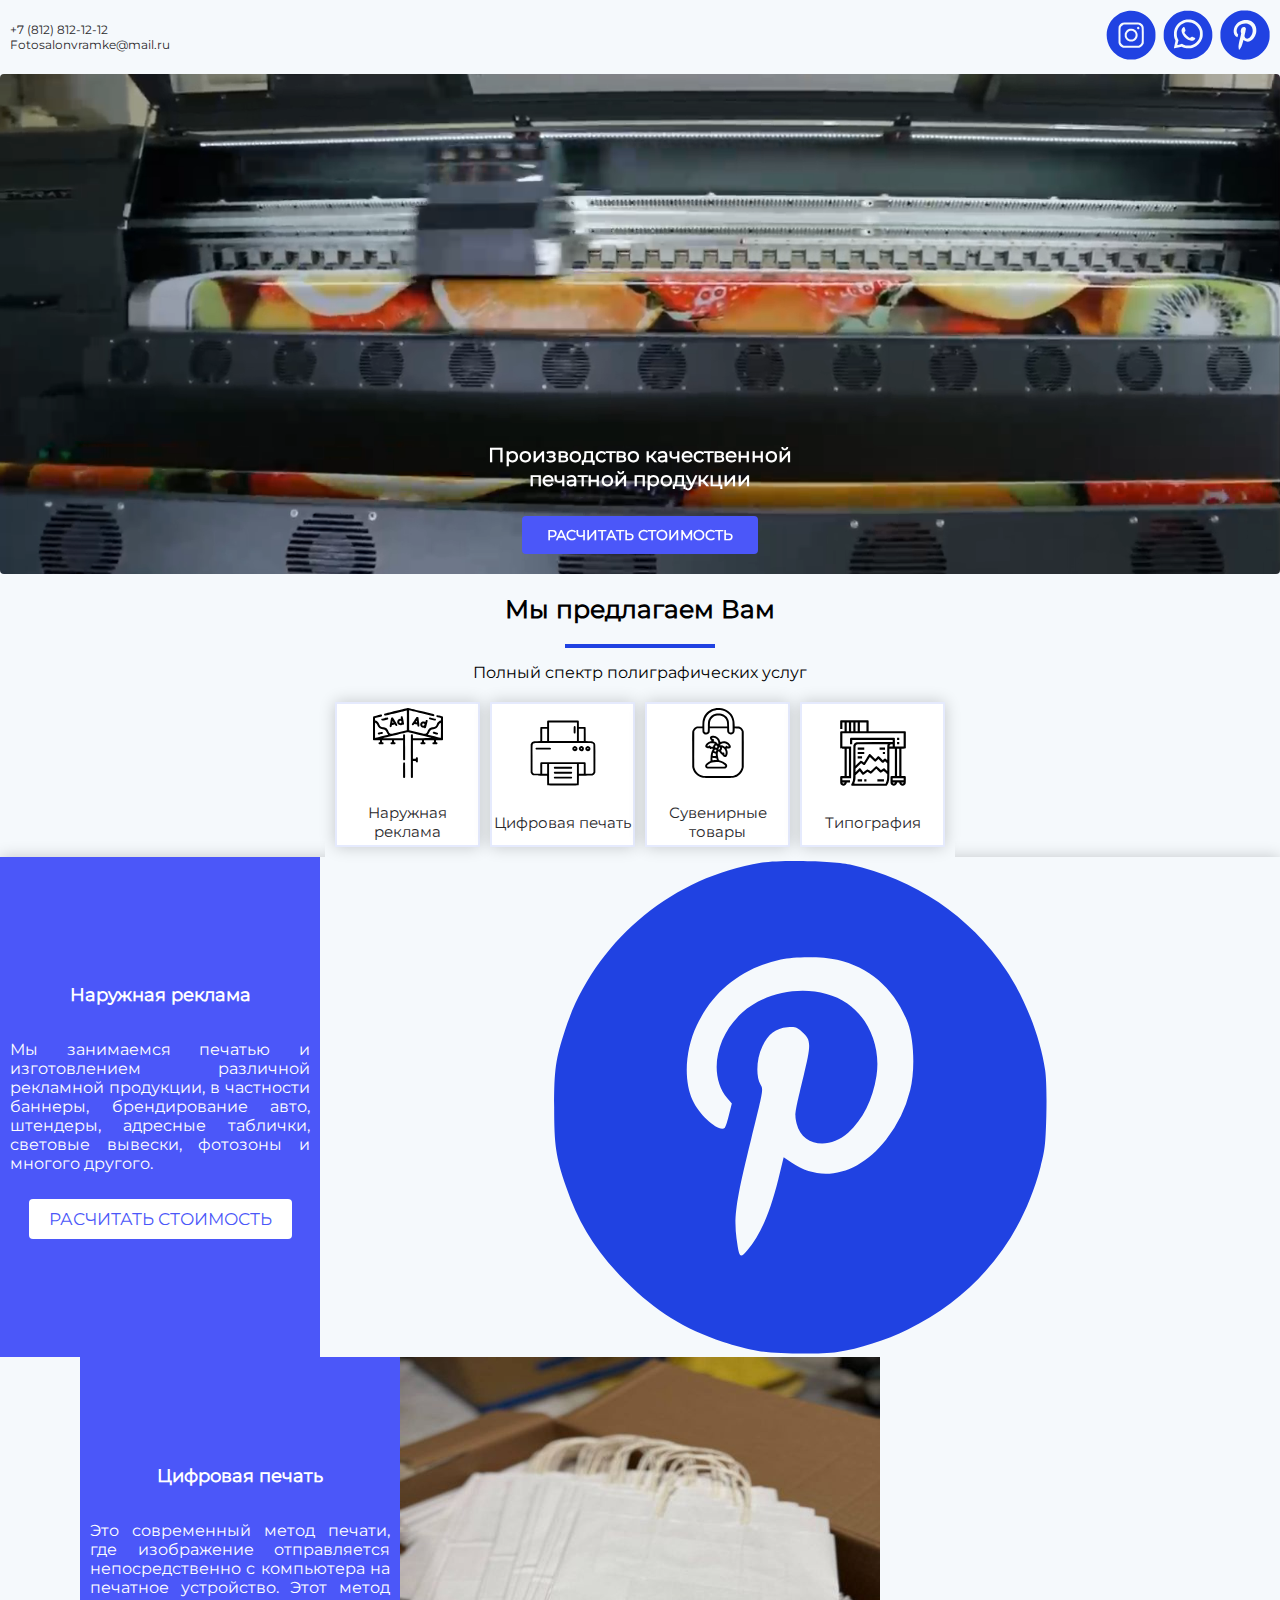
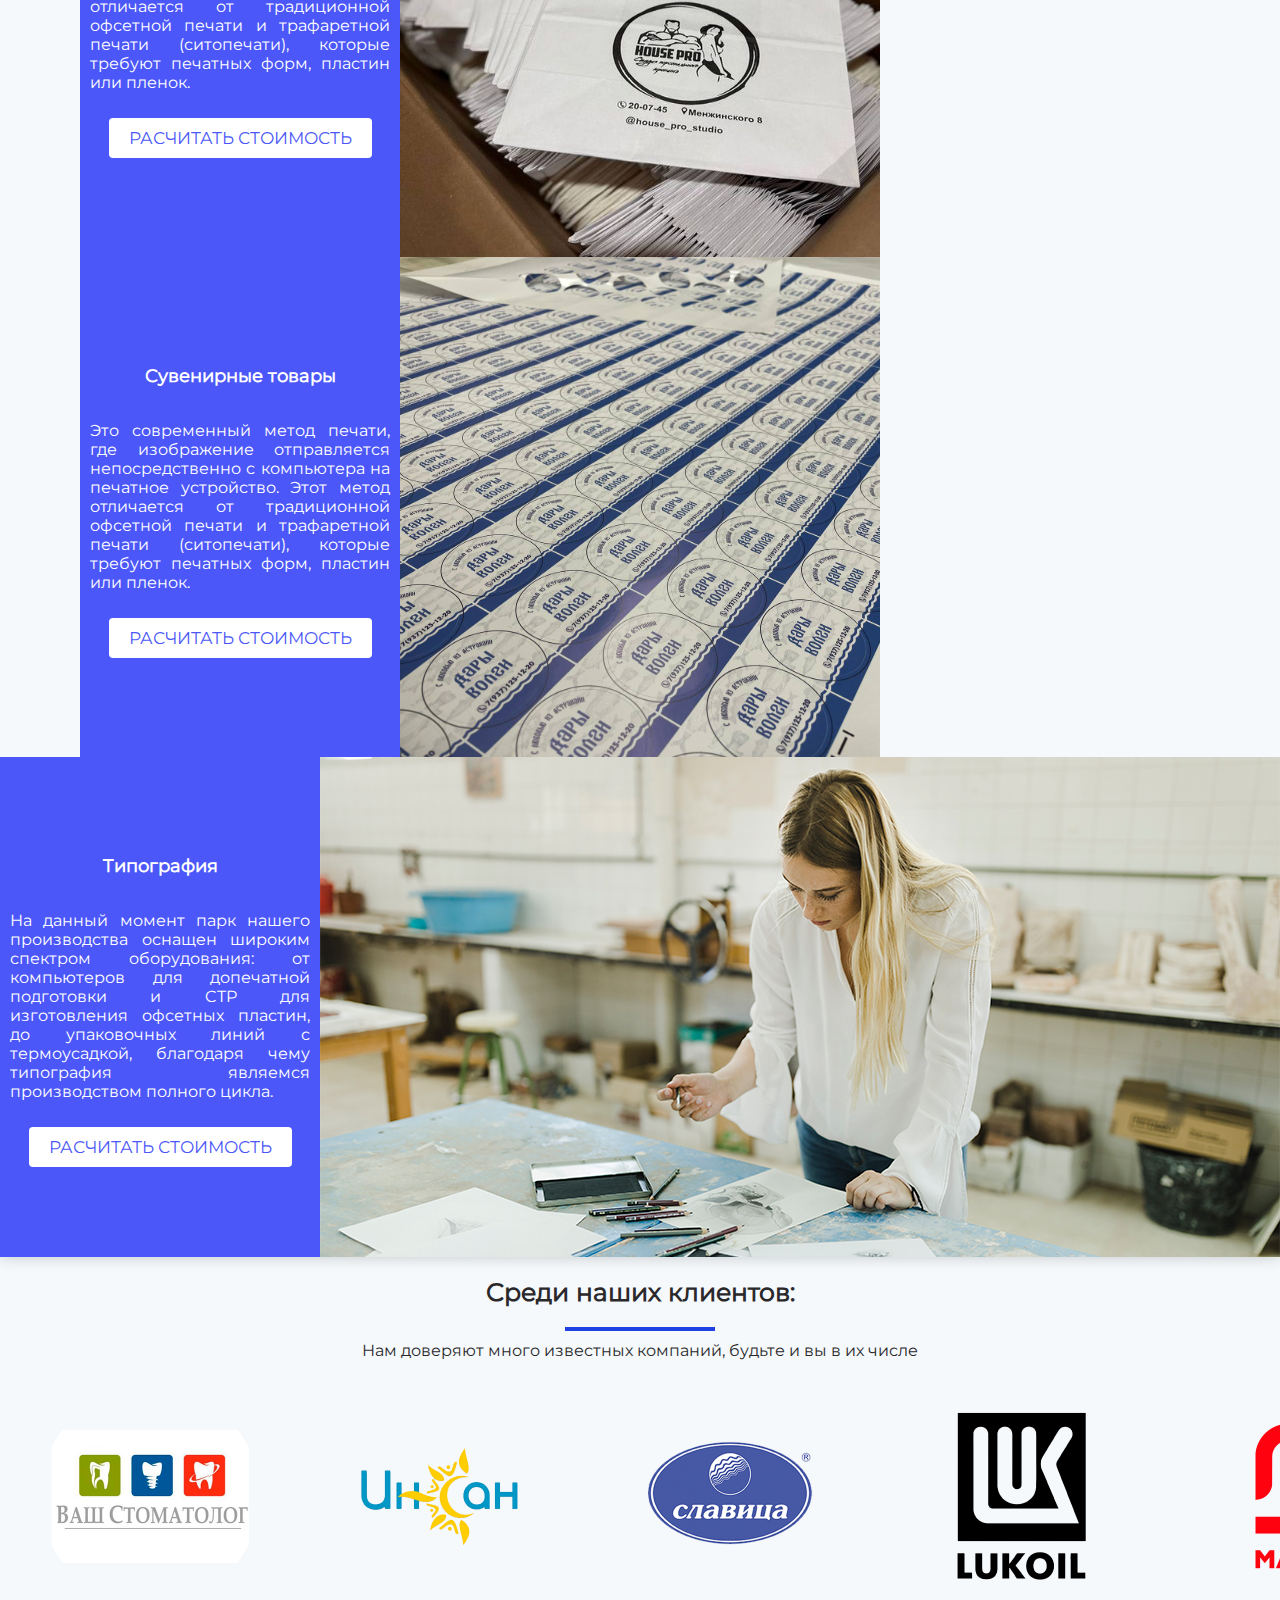
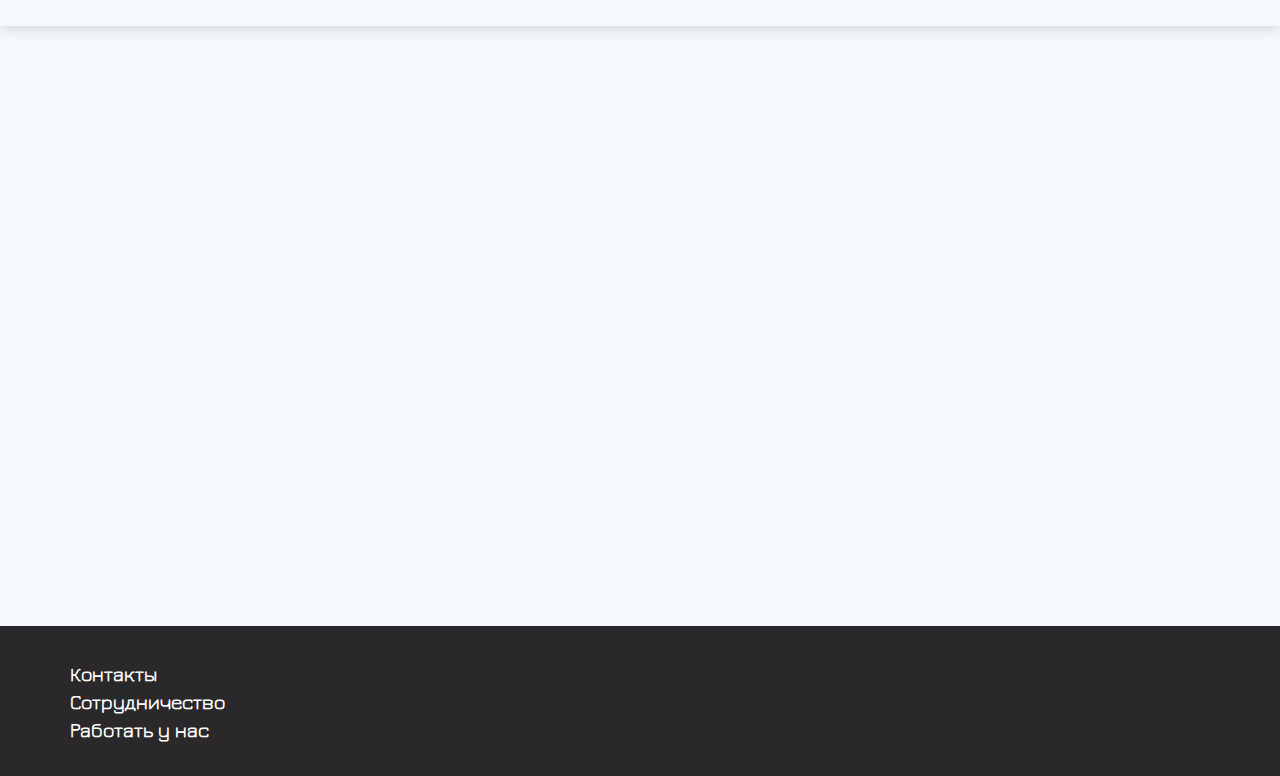
==== commit b26f226f: "Изменения" ====
--- a/index.html
+++ b/index.html
@@ -75,7 +75,7 @@
 							Производство качественной печатной продукции
 						</h3>
 						<button class="initial-banner__button text-button button-js" type="button">
-							Оставить заявку
+							Расчитать стоимость
 						</button>
 					</div>
 				</div>
@@ -150,7 +150,7 @@
 						</p>
 
 						<button class="about-section__button about-text-button button-js">
-							Оставить заявку
+							Расчитать стоимость
 						</button>
 					</li>
 				</ul>
@@ -163,7 +163,7 @@
 							Это современный метод печати, где изображение отправляется непосредственно с компьютера на печатное устройство. Этот метод отличается от традиционной офсетной печати и трафаретной печати (ситопечати), которые требуют печатных форм, пластин или пленок.
 						</p>
 						<button class="about-section__button about-text-button button-js">
-							Оставить заявку
+							Расчитать стоимость
 						</button>
 					</li>
 					<li class="about-section__item section-image">
@@ -200,7 +200,7 @@
 							Это современный метод печати, где изображение отправляется непосредственно с компьютера на печатное устройство. Этот метод отличается от традиционной офсетной печати и трафаретной печати (ситопечати), которые требуют печатных форм, пластин или пленок.
 						</p>
 						<button class="about-section__button about-text-button button-js">
-							Оставить заявку
+							Расчитать стоимость
 						</button>
 					</li>
 				</ul>
@@ -214,7 +214,7 @@
 						</p>
 
 						<button class="about-section__button about-text-button button-js">
-							Оставить заявку
+							Расчитать стоимость
 						</button>
 					</li>
 					<li class="about-section__item section-image image-slider">
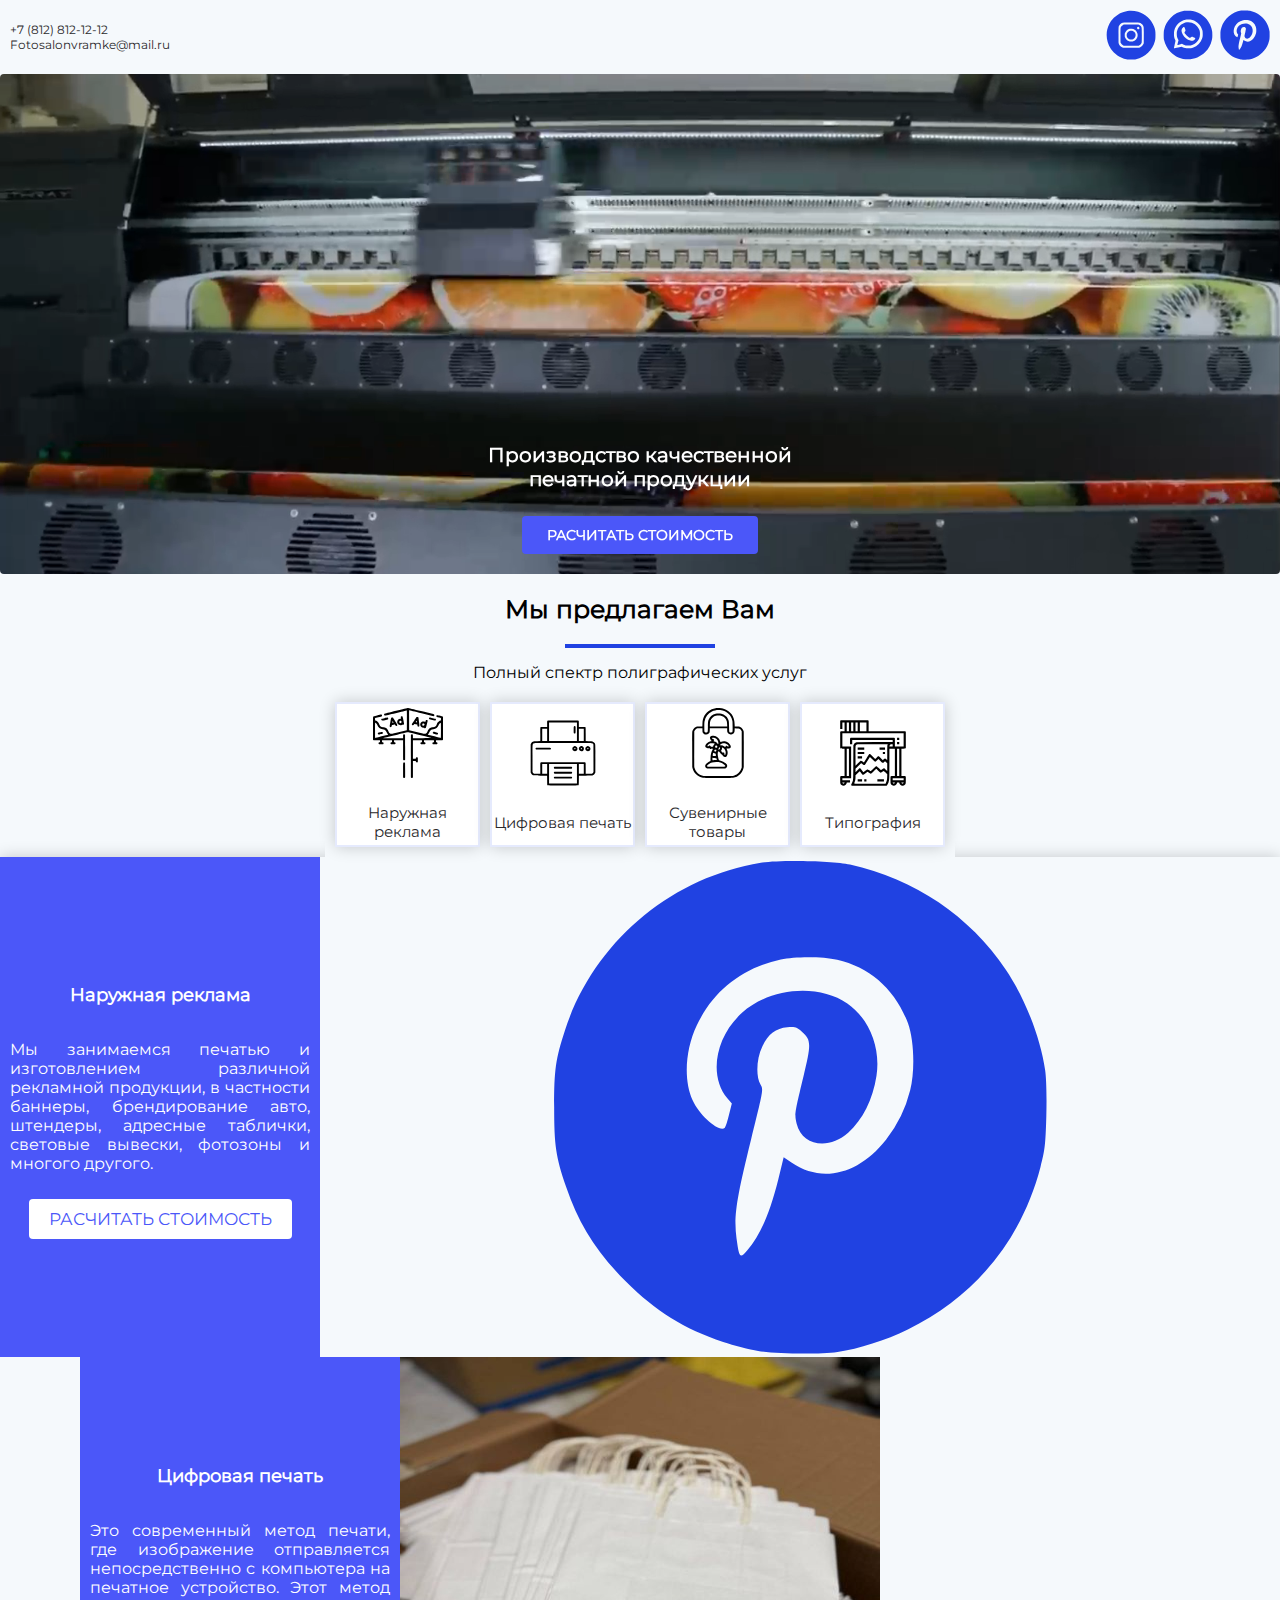
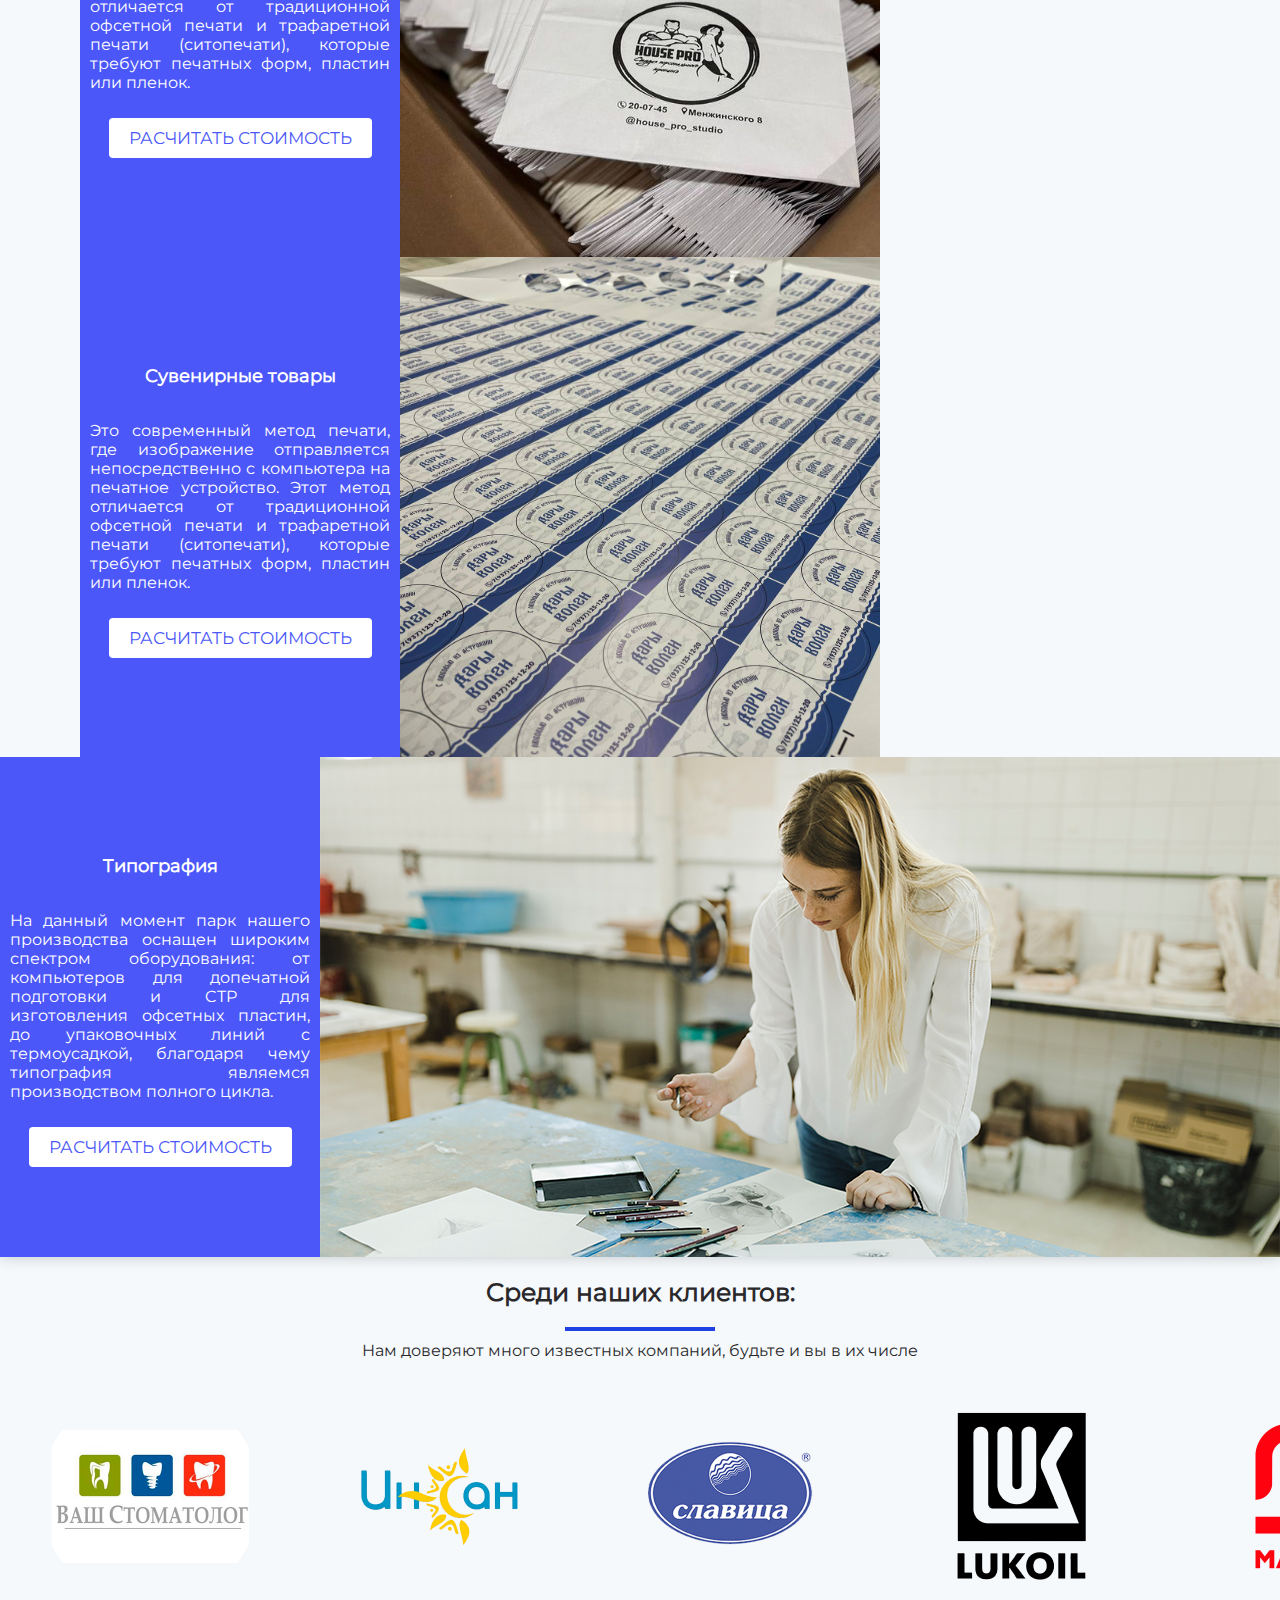
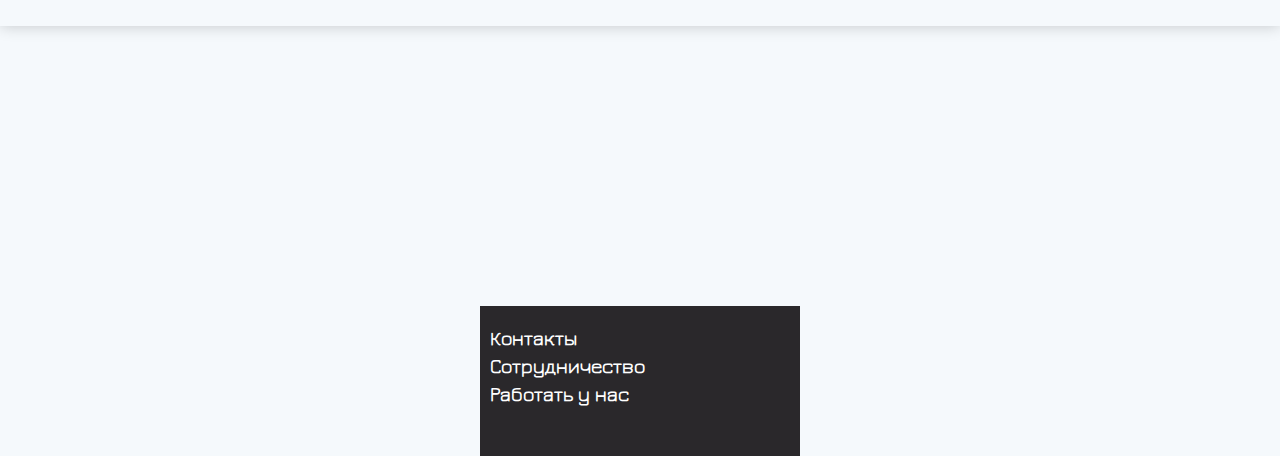
==== commit 53d159e3: "внесение изменений + мобильная раскладка" ====
--- a/index.html
+++ b/index.html
@@ -286,7 +286,7 @@
 			</div>
 		</section>
 		<section class="main-container__map map">
-			<iframe class="map__iframe" id="map_71223156" frameborder="0" width="1440px" height="600px" sandbox="allow-modals allow-forms allow-scripts allow-same-origin allow-popups allow-top-navigation-by-user-activation"></iframe>
+			<iframe class="map__iframe" id="map_71223156" frameborder="0" sandbox="allow-modals allow-forms allow-scripts allow-same-origin allow-popups allow-top-navigation-by-user-activation"></iframe>
 			<script type="text/javascript">(function (e, t) { var r = document.getElementById(e); r.contentWindow.document.open(), r.contentWindow.document.write(atob(t)), r.contentWindow.document.close() })("map_71223156", "[base64]/[base64]/dm9pZCAwOnIucHJvcGVydGllcy5maWxsT3BhY2l0eSxjb2xvcjpudWxsPT09KG49ZSl8fHZvaWQgMD09PW4/dm9pZCAwOm4ucHJvcGVydGllcy5zdHJva2VDb2xvcix3ZWlnaHQ6bnVsbD09PShhPWUpfHx2b2lkIDA9PT1hP3ZvaWQgMDphLnByb3BlcnRpZXMuc3Ryb2tlV2lkdGgsb3BhY2l0eTpudWxsPT09KG89ZSl8fHZvaWQgMD09PW8/dm9pZCAwOm8ucHJvcGVydGllcy5zdHJva2VPcGFjaXR5fX0scG9pbnRUb0xheWVyOmZ1bmN0aW9uKGUsdCl7cmV0dXJuInJhZGl1cyJpbiBlLnByb3BlcnRpZXM/[base64]")</script>
 		</section>
 	</main>
@@ -303,11 +303,11 @@
 				Работать у нас
 			</li>
 		</ul>
-		<div class="navigation__logo">
-			<picture class="navigation__logo-picture-icon">
+		<div class="footer__logo">
+			<picture class="footer__logo-picture-icon">
 				<source media="(min-width: 1440px)" width="450" height="100" type="image/png" srcset="image/logo12.png">
 				<source media="(min-width: 768px)" width="260" height="65" type="image/png" srcset="image/logo.png">
-				<img class="navigation__logo-img" src="image/logo12.png" width="140" height="40" alt="Логотип Врамке">
+				<img class="footer__logo-img" src="image/logo12.png" width="140" height="40" alt="Логотип Врамке">
 			</picture>
 		</div>
 	</footer>
--- a/style.css
+++ b/style.css
@@ -723,28 +723,55 @@
 /*----- map -----*/
 
 .map__iframe {
+	width:320px;
+	height:280px;
 	margin: 0 auto;
 	border: none;
 	display: block;
+
+	@media (min-width: 1440px) {
+		margin: 0;
+		width:1440px;
+		height:600px;
+		margin: 0 auto;
+	}
 }
 
 /*----- footer -----*/
 
 .main-footer {
-	width: 1380px;
+	width: 320px;
 	margin: 0 auto;
-	padding: 0 30px;
 	height: 150px;
 	background-color:var(--basic-color);
+
+	@media (min-width: 1440px) {
+		width: 1380px;
+		margin: 0 auto;
+		padding: 0 30px;
+		height: 150px;
+	}
 }
 
 .footer {
-	display: flex;
-	align-items: center;
-	justify-content: space-between;
+
+	@media (min-width: 1440px) {
+		display: flex;
+		align-items: center;
+		justify-content: space-between;
+	}
+}
+
+.footer__logo {
+	display: none;
+	@media (min-width: 1440px) {
+		display: block;
+	}
 }
 
 .footer__list {
+	margin: 0;
+	padding: 20px 10px;
 	color: white;
 	font-family: "Jura", serif;
 	font-weight: 700;
@@ -753,33 +780,12 @@
 	display: flex;
 	flex-direction: column;
 	gap: 5px;
-}
-
-/*---- modal-window ----*/
-
-.modal-window {
-	position: fixed;
-	top: 0;
-  	right: 0;
-    width: 100%;
-    height: 100%;
-    background-color: rgba(242, 242, 242, 0.8);
-	z-index: 60;
-}
-
-.modal-window--close {
-	display: none;
-}
-
-.modal-container {
-	width: 717px;
-    height: 576px;
-    border-radius: 35px;
-    margin: 0 auto;
-    margin-top: 185px;
-    background-color: rgba(255, 255, 255, 1);
-    box-shadow: 0 25px 50px 0 rgba(0, 0, 0, 0.15);
-	position: relative;
+
+	@media (min-width: 1440px) {
+		gap: 5px;
+		font-weight: 700;
+		font-size: 20px;
+	}
 }
 
 /*----- contact -----*/
@@ -792,12 +798,16 @@
 
 .contact__subtitle {
 	text-align: center;
-	font-family: "Jura", serif;
-	font-size: 30px;
-	width: 700px;
+	font-family: "Montserrat", sans-serif;
+	font-weight: 500;
+	font-size: 20px;
 	margin: 0 auto;
-	padding-top: 100px;
-	padding-bottom: 70px;
+	padding: 100px 20px 50px;
+
+	@media (min-width: 1440px) {
+		font-weight: 500;
+		font-size: 30px;
+	}
 }
 
 .contact__form-block {
@@ -861,3 +871,44 @@
 .button-close::before {
 	transform: translate(-50%, -50%) rotate(-45deg);
 }
+
+/*---- modal-window ----*/
+
+.modal-window {
+	position: fixed;
+	top: 0;
+  	right: 0;
+    width: 100%;
+    height: 100%;
+	display: flex;
+	justify-content: center;
+    background-color: rgba(242, 242, 242, 0.8);
+	z-index: 60;
+
+	@media (min-width: 1440px) {
+		top: 0;
+  		right: 0;
+    	width: 100%;
+    	height: 100%;
+	}
+}
+
+.modal-window--close {
+	display: none;
+}
+
+.modal-container {
+	width: 320px;
+    height: 500px;
+    border-radius: 35px;
+    background-color: rgba(255, 255, 255, 1);
+    box-shadow: 0 25px 50px 0 rgba(0, 0, 0, 0.15);
+	position: relative;
+
+	@media (min-width: 1440px) {
+		width: 717px;
+    	height: 576px;
+		margin: 0 auto;
+		margin-top: 185px;
+	}
+}
